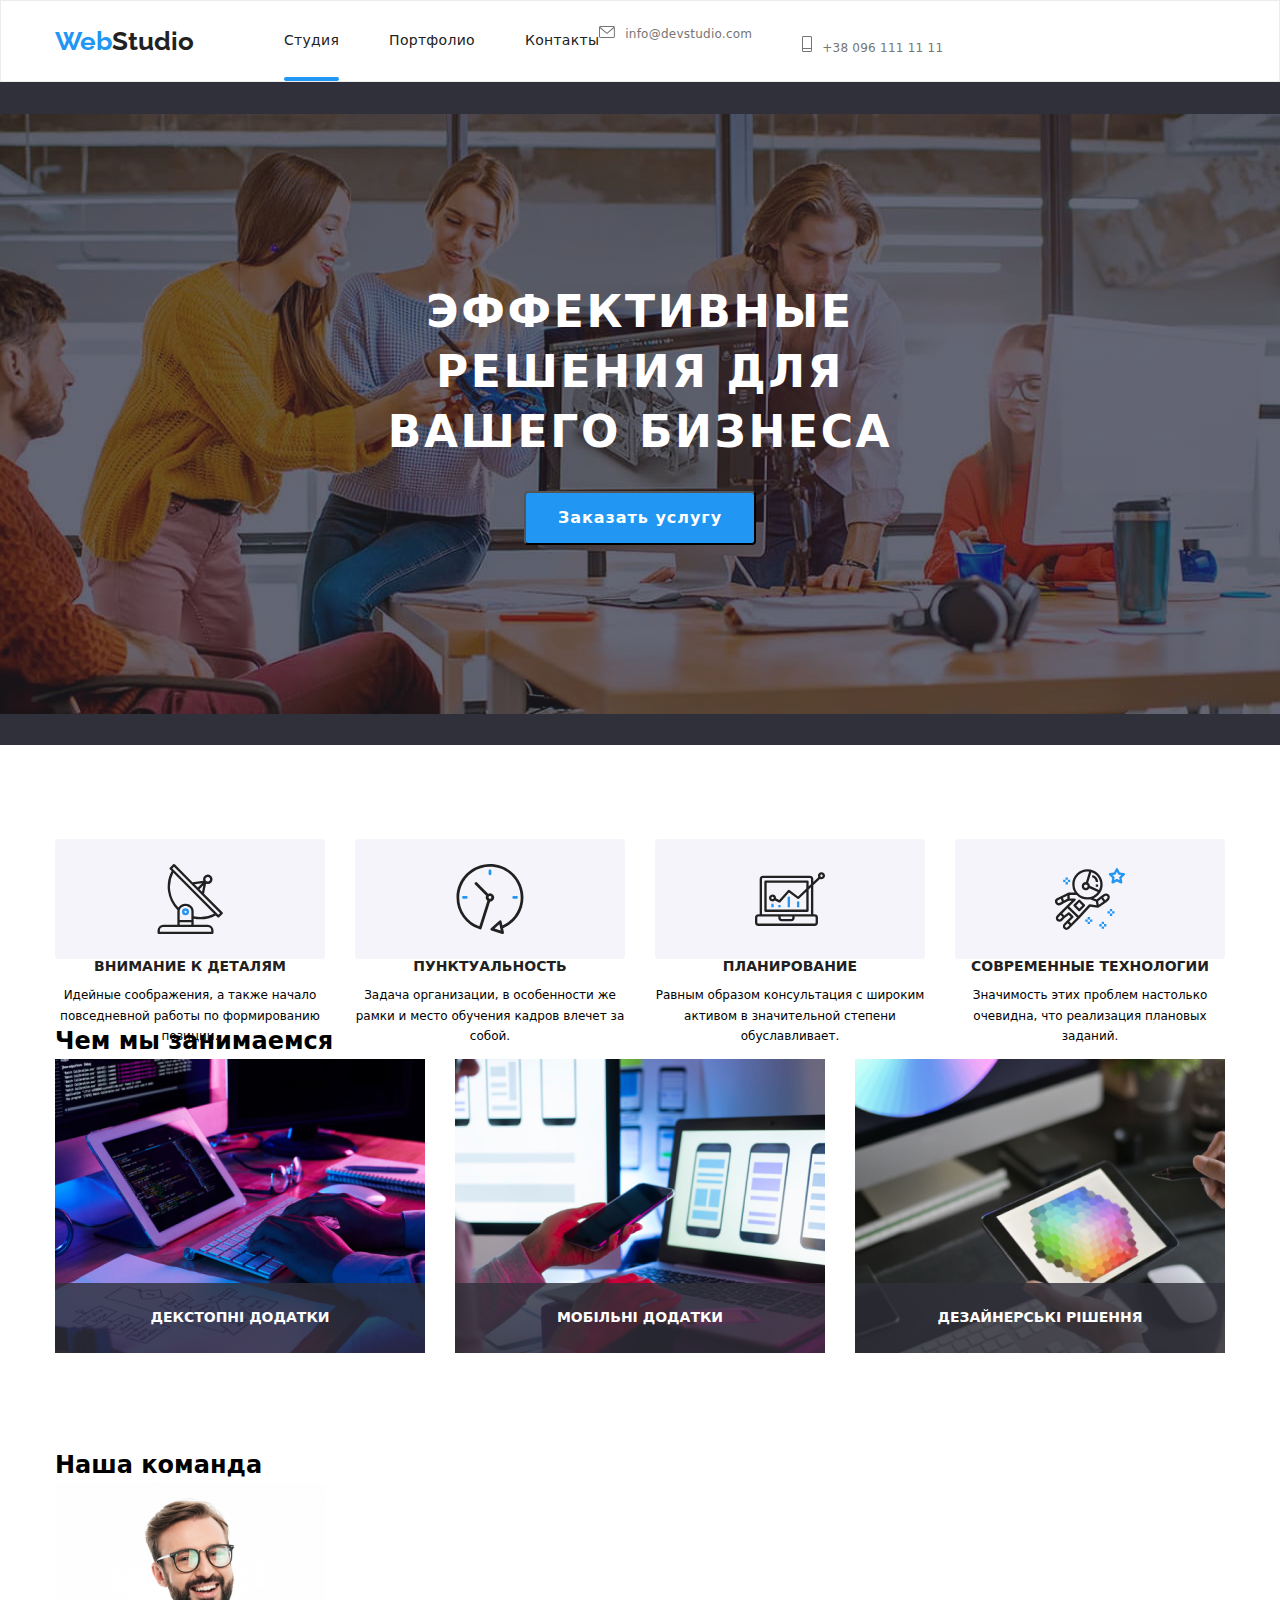
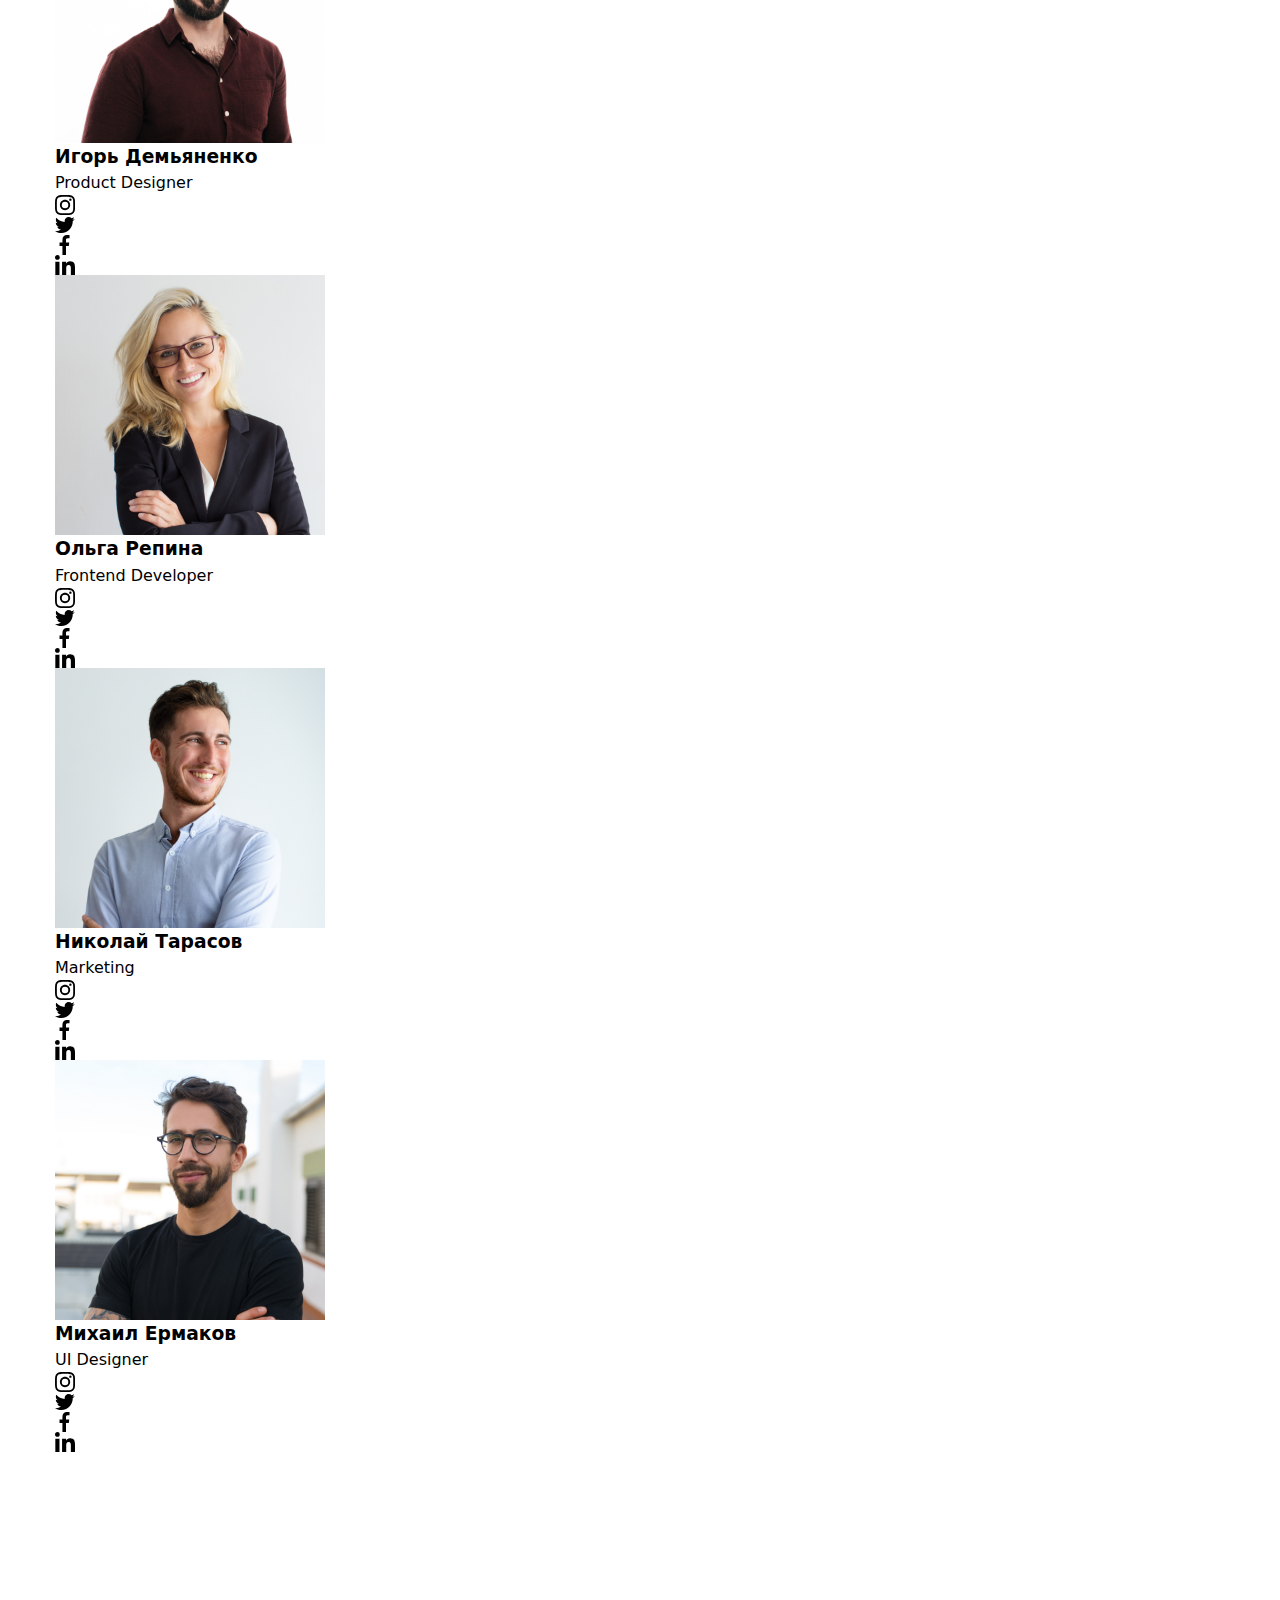
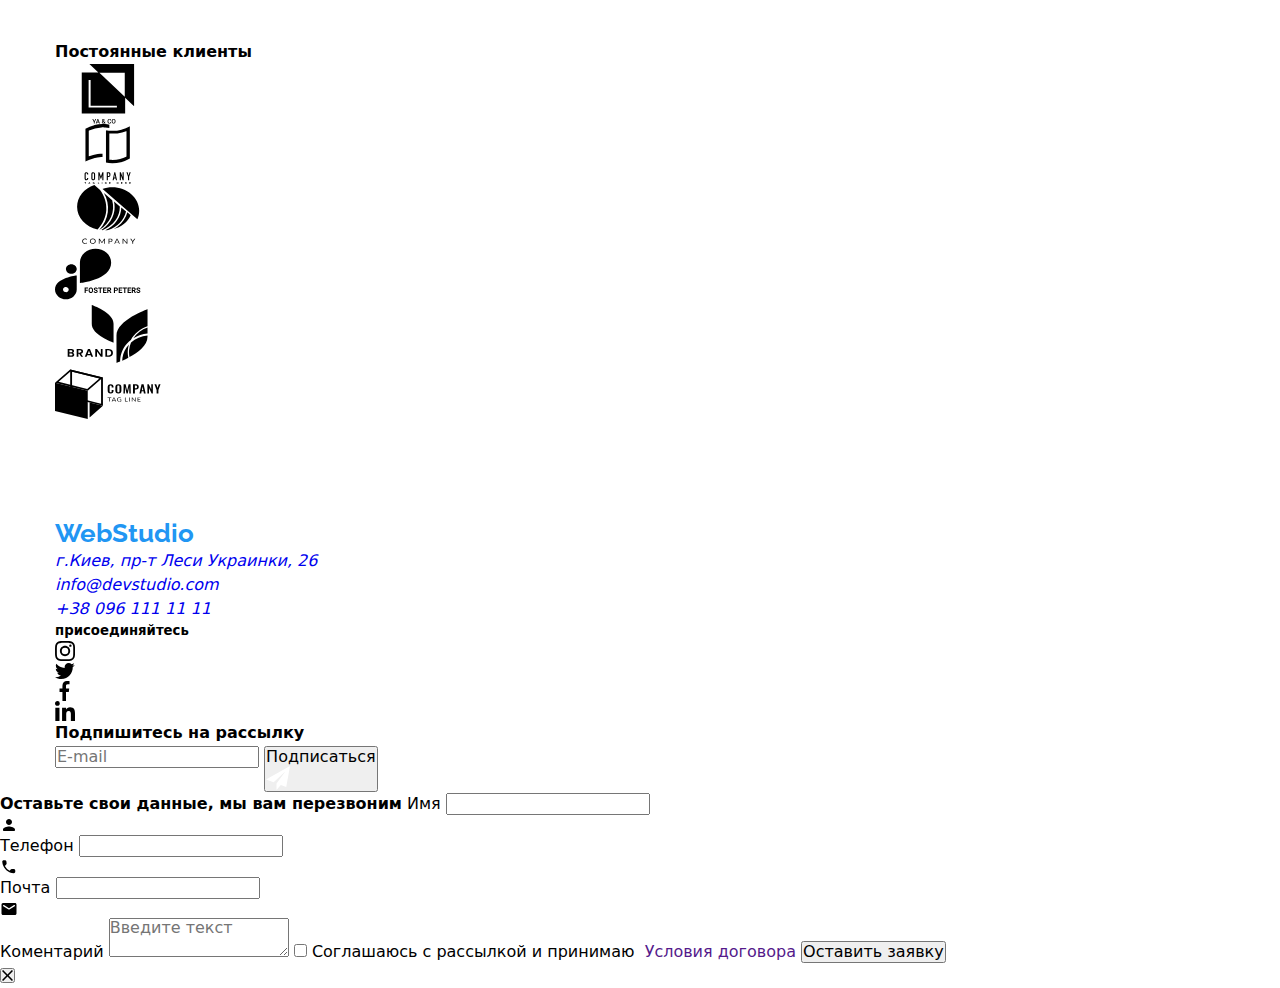
==== index.html @ 2e156f93 "ДЗ №8" ====
<!DOCTYPE html>
<html lang="ru">

<head>
    <meta charset="UTF-8" />
    <meta http-equiv="X-UA-Compatible" content="IE=edge" />
    <meta name="viewport" content="width=device-width, initial-scale=1.0" />
    <title>Document</title>
    <link rel="stylesheet" href="./css/reset.css" />
    <link rel="stylesheet"
        href="https://fonts.googleapis.com/css2?family=Raleway:wght@700&family=Roboto:wght@400;500;700;900&display=swap" />
    <link rel="stylesheet"
        href="https://cdnjs.cloudflare.com/ajax/libs/modern-normalize/1.1.0/modern-normalize.min.css" />
    <link rel="stylesheet" href="./css/main.min.css" />
</head>

<body>
    <!-- Шапка сайта -->
    <header class="page-header">
        <div class="container page-header-container">
            <nav class="main-nav">
                <a href="index.html" class="logo" lang="en">Web<span class="logo__second-part">Studio</span></a>
                <ul class="site-nav">
                    <li class="site-nav__item">
                        <a href="./index.html" class="site-nav__link site-nav__link-current">Студия</a>
                    </li>
                    <li class="site-nav__item">
                        <a href="./portfolio.html" class="site-nav__link">Портфолио</a>
                    </li>
                    <li class="site-nav__item">
                        <a href="./contact.html" class="site-nav__link">Контакты
                        </a>
                    </li>
                </ul>
            </nav>
            <ul class="contacts-header">
                <li class="contacts-header__item">
                    <a href="mailto:nfo@devstudio.com" class="contacts-header__link">
                        <svg class="contacts-header__icon" width="16" height="12">
                            <use href="./images/svg/mail.svg#icon-mail"></use>
                        </svg>info@devstudio.com
                    </a>
                </li>
                <li class="contacts-header__item">
                    <a href="tel:+380961111111" class="contacts-header__link"><svg class="contacts-header__icon"
                            width="10" height="16">
                            <use href="./images/svg/tel.svg#icon-tel"></use>
                        </svg>+38 096 111 11 11
                    </a>
                </li>
            </ul>
        </div>
    </header>

    <main>
        <!-- Герой -->
        <section class="hero">
            <div class="container hero-container">
                <h1 class="hero__title">
                    Эффективные решения для вашего бизнеса
                </h1>
                <button type="button" class="hero__button" data-modal-open>
                    Заказать услугу
                </button>
            </div>
        </section>

        <!-- Преимущества -->
        <section class="section section-feature">
            <h2 class="visually-hidden">Преимущества</h2>
            <div class="container">
                <ul class="feature-list">
                    <li class="feature-list__item">
                        <div class="feature-list__picture">
                            <svg class="feature-list__svg" width="70" height="70">
                                <use href="./images/svg/benefits.svg#icon-Tarelka"></use>
                            </svg>
                        </div>
                        <h3 class="feature-list__title">Внимание к деталям</h3>
                        <p class="feature-list__text">
                            Идейные соображения, а также начало повседневной
                            работы по формированию позиции.
                        </p>
                    </li>
                    <li class="feature-list__item">
                        <div class="feature-list__picture">
                            <svg class="feature-list__svg" width="70" height="70">
                                <use href="./images/svg/benefits.svg#icon-clock"></use>
                            </svg>
                        </div>
                        <h3 class="feature-list__title">Пунктуальность</h3>
                        <p class="feature-list__text">
                            Задача организации, в особенности же рамки и
                            место обучения кадров влечет за собой.
                        </p>
                    </li>
                    <li class="feature-list__item">
                        <div class="feature-list__picture">
                            <svg class="feature-list__svg" width="70" height="70">
                                <use href="./images/svg/benefits.svg#icon-diagram"></use>
                            </svg>
                        </div>
                        <h3 class="feature-list__title">Планирование</h3>
                        <p class="feature-list__text">
                            Равным образом консультация с широким активом в
                            значительной степени обуславливает.
                        </p>
                    </li>
                    <li class="feature-list__item">
                        <div class="feature-list__picture">
                            <svg class="feature-list__svg" width="70" height="70">
                                <use href="./images/svg/benefits.svg#icon-astronaut"></use>
                            </svg>
                        </div>
                        <h3 class="feature-list__title">Современные технологии</h3>
                        <p class="feature-list__text">
                            Значимость этих проблем настолько очевидна, что
                            реализация плановых заданий.
                        </p>
                    </li>
                </ul>
            </div>
        </section>
        <!-- Примеры работ -->
        <section class="section-works">
            <div class="container">
                <h2 class="section-title">Чем мы занимаемся</h2>
                <ul class="item-section">
                    <li class="image">
                        <div class="img-text">
                            <img src="./images/imgkodin.jpg" alt="кодинг" width="370" />

                            <h6 class="img-title">декстопні додатки</h6>
                        </div>
                    </li>

                    <li class="image">
                        <div class="img-text">
                            <img src="./images/imgadaptetion.jpg" alt="адаптация" width="370" />
                            <h6 class="img-title">мобільні додатки</h6>
                        </div>
                    </li>

                    <li class="image">
                        <div class="img-text">
                            <img src="./images/imgdizaer.jpg" alt="Дизайн" width="370" />

                            <h6 class="img-title">дезайнерські рішення</h6>
                        </div>
                    </li>
                </ul>
            </div>
        </section>

        <!-- Наша команда -->
        <section class="section section-command">
            <div class="container">
                <h2 class="section-title">Наша команда</h2>

                <ul class="command-list">
                    <li class="command-list__item">
                        <img src="./images/imgIgor.jpg" alt="Игорь Демьяненко" width="270" />

                        <div class="command-list__box">
                            <h3 class="command-list__title">Игорь Демьяненко</h3>
                            <p lang="en" class="command-list__text">Product Designer</p>

                            <ul class="icon-list">
                                <li class="icon-list__box">
                                    <a href="" class="icon-list__link">
                                        <svg class="icon-list__svg" width="20" height="20">
                                            <use href="./images/svg/Links.svg#icon-instagram-2"></use>
                                        </svg>
                                    </a>
                                </li>

                                <li class="icon-list__box">
                                    <a href="" class="icon-list__link">
                                        <svg class="icon-list__svg" width="20" height="20">
                                            <use href="./images/svg/Links.svg#icon-Vector-1"></use>
                                        </svg>
                                    </a>
                                </li>

                                <li class="icon-list__box">
                                    <a href="" class="icon-list__link">
                                        <svg class="icon-list__svg" width="20" height="20">
                                            <use href="./images/svg/Links.svg#icon-Vector"></use>
                                        </svg>
                                    </a>
                                </li>

                                <li class="icon-list__box">
                                    <a href="" class="icon-list__link">
                                        <svg class="icon-list__svg" width="20" height="20">
                                            <use href="./images/svg/Links.svg#icon-linkedin-1"></use>
                                        </svg>
                                    </a>
                                </li>
                            </ul>
                        </div>
                    </li>

                    <li class="command-list__item">
                        <img src="./images/imgOlga.jpg" alt="Ольга Репина" width="270" />
                        <div class="command-list__box">
                            <h3 class="command-list__title">Ольга Репина</h3>
                            <p lang="en" class="command-list__text">Frontend Developer</p>

                            <ul class="icon-list">
                                <li class="icon-list__box">
                                    <a href="" class="icon-list__link">
                                        <svg class="icon-list__svg" width="20" height="20">
                                            <use href="./images/svg/Links.svg#icon-instagram-2"></use>
                                        </svg>
                                    </a>
                                </li>

                                <li class="icon-list__box">
                                    <a href="" class="icon-list__link">
                                        <svg class="icon-list__svg" width="20" height="20">
                                            <use href="./images/svg/Links.svg#icon-Vector-1"></use>
                                        </svg>
                                    </a>
                                </li>

                                <li class="icon-list__box">
                                    <a href="" class="icon-list__link">
                                        <svg class="icon-list__svg" width="20" height="20">
                                            <use href="./images/svg/Links.svg#icon-Vector"></use>
                                        </svg>
                                    </a>
                                </li>

                                <li class="icon-list__box">
                                    <a href="" class="icon-list__link">
                                        <svg class="icon-list__svg" width="20" height="20">
                                            <use href="./images/svg/Links.svg#icon-linkedin-1"></use>
                                        </svg>
                                    </a>
                                </li>
                            </ul>
                        </div>
                    </li>

                    <li class="command-list__item">
                        <img src="./images/imgNikola.jpg" alt="Николай Тарасов" width="270" />
                        <div class="command-list__box">
                            <h3 class="command-list__title">Николай Тарасов</h3>
                            <p lang="en" class="command-list__text">Marketing</p>

                            <ul class="icon-list">
                                <li class="icon-list__box">
                                    <a href="" class="icon-list__link">
                                        <svg class="icon-list__svg" width="20" height="20">
                                            <use href="./images/svg/Links.svg#icon-instagram-2"></use>
                                        </svg>
                                    </a>
                                </li>

                                <li class="icon-list__box">
                                    <a href="" class="icon-list__link">
                                        <svg class="icon-list__svg" width="20" height="20">
                                            <use href="./images/svg/Links.svg#icon-Vector-1"></use>
                                        </svg>
                                    </a>
                                </li>

                                <li class="icon-list__box">
                                    <a href="" class="icon-list__link">
                                        <svg class="icon-list__svg" width="20" height="20">
                                            <use href="./images/svg/Links.svg#icon-Vector"></use>
                                        </svg>
                                    </a>
                                </li>

                                <li class="icon-list__box">
                                    <a href="" class="icon-list__link">
                                        <svg class="icon-list__svg" width="20" height="20">
                                            <use href="./images/svg/Links.svg#icon-linkedin-1"></use>
                                        </svg>
                                    </a>
                                </li>
                            </ul>

                        </div>
                    </li>

                    <li class="command-list__item">
                        <img src="./images/imgMihail.jpg" alt="Михаил Ермаков" width="270" />
                        <div class="command-list__box">
                            <h3 class="command-list__title">Михаил Ермаков</h3>
                            <p lang="en" class="command-list__text">UI Designer</p>

                            <ul class="icon-list">
                                <li class="icon-list__box">
                                    <a href="" class="icon-list__link">
                                        <svg class="icon-list__svg" width="20" height="20">
                                            <use href="./images/svg/Links.svg#icon-instagram-2"></use>
                                        </svg>
                                    </a>
                                </li>

                                <li class="icon-list__box">
                                    <a href="" class="icon-list__link">
                                        <svg class="icon-list__svg" width="20" height="20">
                                            <use href="./images/svg/Links.svg#icon-Vector-1"></use>
                                        </svg>
                                    </a>
                                </li>

                                <li class="icon-list__box">
                                    <a href="" class="icon-list__link">
                                        <svg class="icon-list__svg" width="20" height="20">
                                            <use href="./images/svg/Links.svg#icon-Vector"></use>
                                        </svg>
                                    </a>
                                </li>

                                <li class="icon-list__box">
                                    <a href="" class="icon-list__link">
                                        <svg class="icon-list__svg" width="20" height="20">
                                            <use href="./images/svg/Links.svg#icon-linkedin-1"></use>
                                        </svg>
                                    </a>
                                </li>
                            </ul>
                        </div>
                    </li>
                </ul>
            </div>
        </section>

        <!-- Постійні клієнти -->

        <section class="section client">
            <div class="container client">
                <h4 class="client-head">Постоянные клиенты</h4>
                <div class="icon-client">
                    <ul class="client-list">
                        <li class="client-box">
                            <a href="" class="client-link">
                                <svg class="icons" width="106" height="60">
                                    <use href="./images/svg/client.svg#icon-group-1"></use>
                                </svg>
                            </a>
                        </li>

                        <li class="client-box">
                            <a href="" class="client-link">
                                <svg class="icons" width="106" height="60">
                                    <use href="./images/svg/client.svg#icon-group-2"></use>
                                </svg>
                            </a>
                        </li>

                        <li class="client-box">
                            <a href="" class="client-link">
                                <svg class="icons" width="106" height="60">
                                    <use href="./images/svg/client.svg#icon-group-3"></use>
                                </svg>
                            </a>
                        </li>

                        <li class="client-box">
                            <a href="" class="client-link">
                                <svg class="icons" width="106" height="60">
                                    <use href="./images/svg/client.svg#icon-group-4"></use>
                                </svg>
                            </a>
                        </li>

                        <li class="client-box">
                            <a href="" class="client-link">
                                <svg class="icons" width="106" height="60">
                                    <use href="./images/svg/client.svg#icon-group-5"></use>
                                </svg>
                            </a>
                        </li>

                        <li class="client-box">
                            <a href="" class="client-link">
                                <svg class="icons" width="106" height="60">
                                    <use href="./images/svg/client.svg#icon-group-6"></use>
                                </svg>
                            </a>
                        </li>
                    </ul>
                </div>
            </div>
        </section>
    </main>

    <!-- Футер -->
    <footer>
        <div class="container footer">
            <div class="footer-address">
                <a href="index.html" lang="en" class="logo footer">Web<span>Studio</span></a>
                <address class="box">
                    <ul class="footer links">
                        <li>
                            <a href="https://goo.gl/maps/cpqFAesq7dwUJxLUA" target="_blank" rel="noopener noreferrer"
                                class="link">
                                <span class="adress">
                                    г.Киев, пр-т Леси Украинки, 26</span>
                            </a>
                        </li>
                        <li class="mail">
                            <a href="mailto:nfo@devstudio.com" class="link">info@devstudio.com</a>
                        </li>
                        <li>
                            <a href="tel:+380961111111" class="link">+38 096 111 11 11</a>
                        </li>
                    </ul>
                </address>
            </div>

            <div class="footer-social">
                <h5 class="footer-title">присоединяйтесь</h5>
                <ul class="soclist">
                    <li class="socitem">
                        <a class="soclink">
                            <svg class="socicon" width="20" height="20">
                                <use href="./images/svg/Links.svg#icon-instagram-2"></use>
                            </svg>
                        </a>
                    </li>
                    <li class="socitem">
                        <a class="soclink">
                            <svg class="socicon" width="20" height="20">
                                <use href="./images/svg/Links.svg#icon-Vector-1"></use>
                            </svg>
                        </a>
                    </li>
                    <li class="socitem">
                        <a class="soclink">
                            <svg class="socicon" width="20" height="20">
                                <use href="./images/svg/Links.svg#icon-Vector"></use>
                            </svg>
                        </a>
                    </li>
                    <li class="socitem">
                        <a class="soclink">
                            <svg class="socicon" width="20" height="20">
                                <use href="./images/svg/Links.svg#icon-linkedin-1"></use>
                            </svg>
                        </a>
                    </li>
                </ul>
            </div>
            <div class="footer-form">
                <b class="footer-title">Подпишитесь на рассылку</b>
                <form class="online-form">
                    <input type="text" placeholder="E-mail" name="online-name" class="online-input" />
                    <button type="submit" class="online-button">
                        Подписаться
                        <svg class="online-icon" width="24" height="24">
                            <use href="./images/svg/icon send .svg#icon-send"></use>
                        </svg>
                    </button>
                </form>
            </div>
        </div>
    </footer>
    <div class="backdrop is-hidden" data-modal>
        <div class="modal">
            <form class="form">
                <b class="form-title">Оставьте свои данные, мы вам перезвоним</b>
                <span class="form-field">
                    <label for="name" class="form-label">Имя</label>
                    <span class="input-box">
                        <input required pattern="[a-zA-Za-яА-Я]+" minlength="2" class="form-input" type="text"
                            name="name" id="name" autocomplete="name" />
                        <svg width="18" height="18" class="input-icon">
                            <use href="./images/svg/sprite modal.svg#icon-person"></use>
                        </svg>
                    </span>
                </span>

                <span class="form-field">
                    <label for="tel">Телефон</label>
                    <span class="input-box">
                        <input required pattern="[0-9]{3}-[0-9]{3}-[0-9]{2}-[0-9]{2}" title="xxx-xxx-xx-xx"
                            class="form-input" type="tel" name="user_phone" id="tel" autocomplete="on" />
                        <svg width="18" height="18" class="input-icon">
                            <use href="./images/svg/sprite modal.svg#icon-phone"></use>
                        </svg>
                    </span>
                </span>

                <span class="form-field">
                    <label for="mail">Почта</label>
                    <span class="input-box">
                        <input class="form-input" type="email" name="tel" id="mail" autocomplete="email" />
                        <svg width="18" height="18" class="input-icon">
                            <use href="./images/svg/sprite modal.svg#icon-email"></use>
                        </svg>
                    </span>
                </span>

                <span class="form-field">
                    <label for="comment">Коментарий</label>
                    <textarea class="form-input" name="comment" id="comment" placeholder="Введите текст"></textarea>
                </span>
                <span class="topic-option">
                    <input class="option" type="checkbox" name="user_policy" id="user-policy" />
                    <label for="user-policy" class="check-text">
                        Соглашаюсь с рассылкой и принимаю&nbsp;
                        <a href="" class="check-link">Условия договора</a></label>
                    <span class="check-box"></span>
                </span>

                <span class="form-button">
                    <button class="submit" type="submit">
                        Оставить заявку
                    </button>
                </span>
            </form>
            <button type="button" class="modal-close" data-modal-close>
                <svg class="backdrop-icon" width="11" height="11">
                    <use href="./images/svg/close.svg#icon-Vector-1"></use>
                </svg>
            </button>
        </div>
    </div>
    <script src="./js/modal.js"></script>
</body>

</html>
---- css/main.min.css ----
:root{--primary-text-color: #757575;--title-text-color: #212121;--accent-color: #2196f3;--primary-white-color: #ffffff;--background-color: #2f303a;--icon-color: #afb1b8;--background-feature: #f5f4fa}.visually-hidden{position:absolute;width:1px;height:1px;padding:0;margin:-1px;overflow:hidden;clip:rect(0, 0, 0, 0);white-space:nowrap;border:0}.section{padding:94px 0;margin-right:auto;margin-left:auto}@media(max-width: 1199px){.section-works{display:none}}.container{padding-left:15px;padding-right:15px;margin-left:auto;margin-right:auto}@media screen and (min-width: 480px){.container{width:480px}}@media screen and (min-width: 768px){.container{width:768px}}@media screen and (min-width: 1200px){.container{width:1200px}}.contacts-header__link{display:block;color:var(--primary-text-color);font-size:12px;font-weight:500;line-height:1.14;letter-spacing:.02em}.contacts-header__link:hover,.contacts-header__link:focus{color:var(--accent-color)}.contacts-header__link{transition:color 250ms cubic-bezier(0.4, 0, 0.2, 1)}.contacts-header__link{transition:color 250ms cubic-bezier(0.4, 0, 0.2, 1)}.contacts-header{display:flex}@media(max-width: 1199px){.contacts-header{display:block;margin-left:auto;align-items:center}}@media(max-width: 767px){.contacts-header{display:none}}@media(min-width: 767px){.contacts-header__item+.contacts-header__item{margin-top:10px}}@media(min-width: 1199px){.contacts-header__item+.contacts-header__item{margin-left:50px}}.contacts-header__icon{display:inline-block;margin-right:10px;fill:currentColor}.site-nav{display:flex;margin-left:90px}@media(max-width: 767px){.site-nav{display:none}}.site-nav__link{position:relative}.site-nav__item+.site-nav__item{margin-left:50px}.site-nav__link-current{color:var(--accent-color)}.site-nav__link-current::after{position:absolute;display:block;content:"";width:100%;height:4px;top:76px;bottom:-1px;background-color:var(--accent-color);border-radius:2px}.site-nav__link{display:block;padding-top:32px;padding-bottom:32px;color:var(--title-text-color);font-size:14px;font-weight:500;line-height:1.14;letter-spacing:.02em;transition:color 250ms cubic-bezier(0.4, 0, 0.2, 1)}.site-nav__link:hover,.site-nav__link:focus{color:var(--accent-color)}.page-header{border-bottom:1px;border:1px solid #ececec}.page-header-container{display:flex;align-items:center}.main-nav{display:flex;align-items:center}.logo{color:var(--accent-color);font-family:raleway,sans-serif;font-size:26px;font-weight:700;line-height:1.19}.logo:hover{color:var(--accent-color)}.logo__second-part{color:var(--title-text-color)}.hero{text-align:center;padding:200px 0;background:#2f303a;max-width:1600px;min-height:600px;margin-left:auto;margin-right:auto;background-image:linear-gradient(to right, rgba(47, 48, 58, 0.4), rgba(47, 48, 58, 0.4)),url(../images/header.jpg);background-repeat:no-repeat;background-position:center}.hero__title{max-width:650px;color:var(--primary-white-color);font-size:44px;font-weight:900;line-height:1.36;text-align:center;letter-spacing:.06em;text-transform:uppercase;margin:0 auto}.hero__button{border-radius:4px;padding:10px 32px;color:var(--primary-white-color);font-size:16px;font-weight:700;line-height:1.87;letter-spacing:.06em;background-color:var(--accent-color);margin-top:30px;transition:background-color 250ms cubic-bezier(0.4, 0, 0.2, 1)}.hero__button:hover{background-color:#188ce8}@media screen and (min-width: 768px){.feature-list{display:flex;flex-wrap:wrap;margin:-15px;height:120px}}@media screen and (min-width: 1200px){.feature-list{margin:-15px}}.feature-list__item{text-align:center}@media screen and (max-width: 767px){.feature-list__item:nth-child(4n){margin-right:0}}@media screen and (min-width: 768px){.feature-list__item{flex-basis:calc((100% - 60px)/2);height:120px;margin:15px}}@media screen and (min-width: 1200px){.feature-list__item{flex-basis:calc((100% - 120px)/4);height:120px;margin:15px}}@media screen and (max-width: 767px){.feature-list__item{height:120px;margin-bottom:56px}}.feature-list__picture{display:flex;justify-content:center;align-items:center;background-color:#f5f4fa;border-radius:4px;height:120px}.feature-list__svg{margin:0 auto;justify-content:center}.feature-list__title{color:var(--title-text-color);font-size:14px;font-weight:700;line-height:1.14;text-transform:uppercase;margin-bottom:10px}.feature-list__text{font-size:12px;font-weight:400;line-height:1.71}.item-section{display:flex}.item-section .image{margin-right:30px}.item-section .image:nth-child(3n){margin-right:0}.img-text{position:relative;display:flex;justify-content:center;align-items:center}.img-title{display:flex;align-items:center;justify-content:center;position:absolute;width:100%;height:70px;background-color:rgba(47,48,58,.8);font-size:14px;font-weight:700;line-height:1.14;text-align:center;text-transform:uppercase;color:var(--primary-white-color);bottom:0}/*# sourceMappingURL=main.min.css.map */
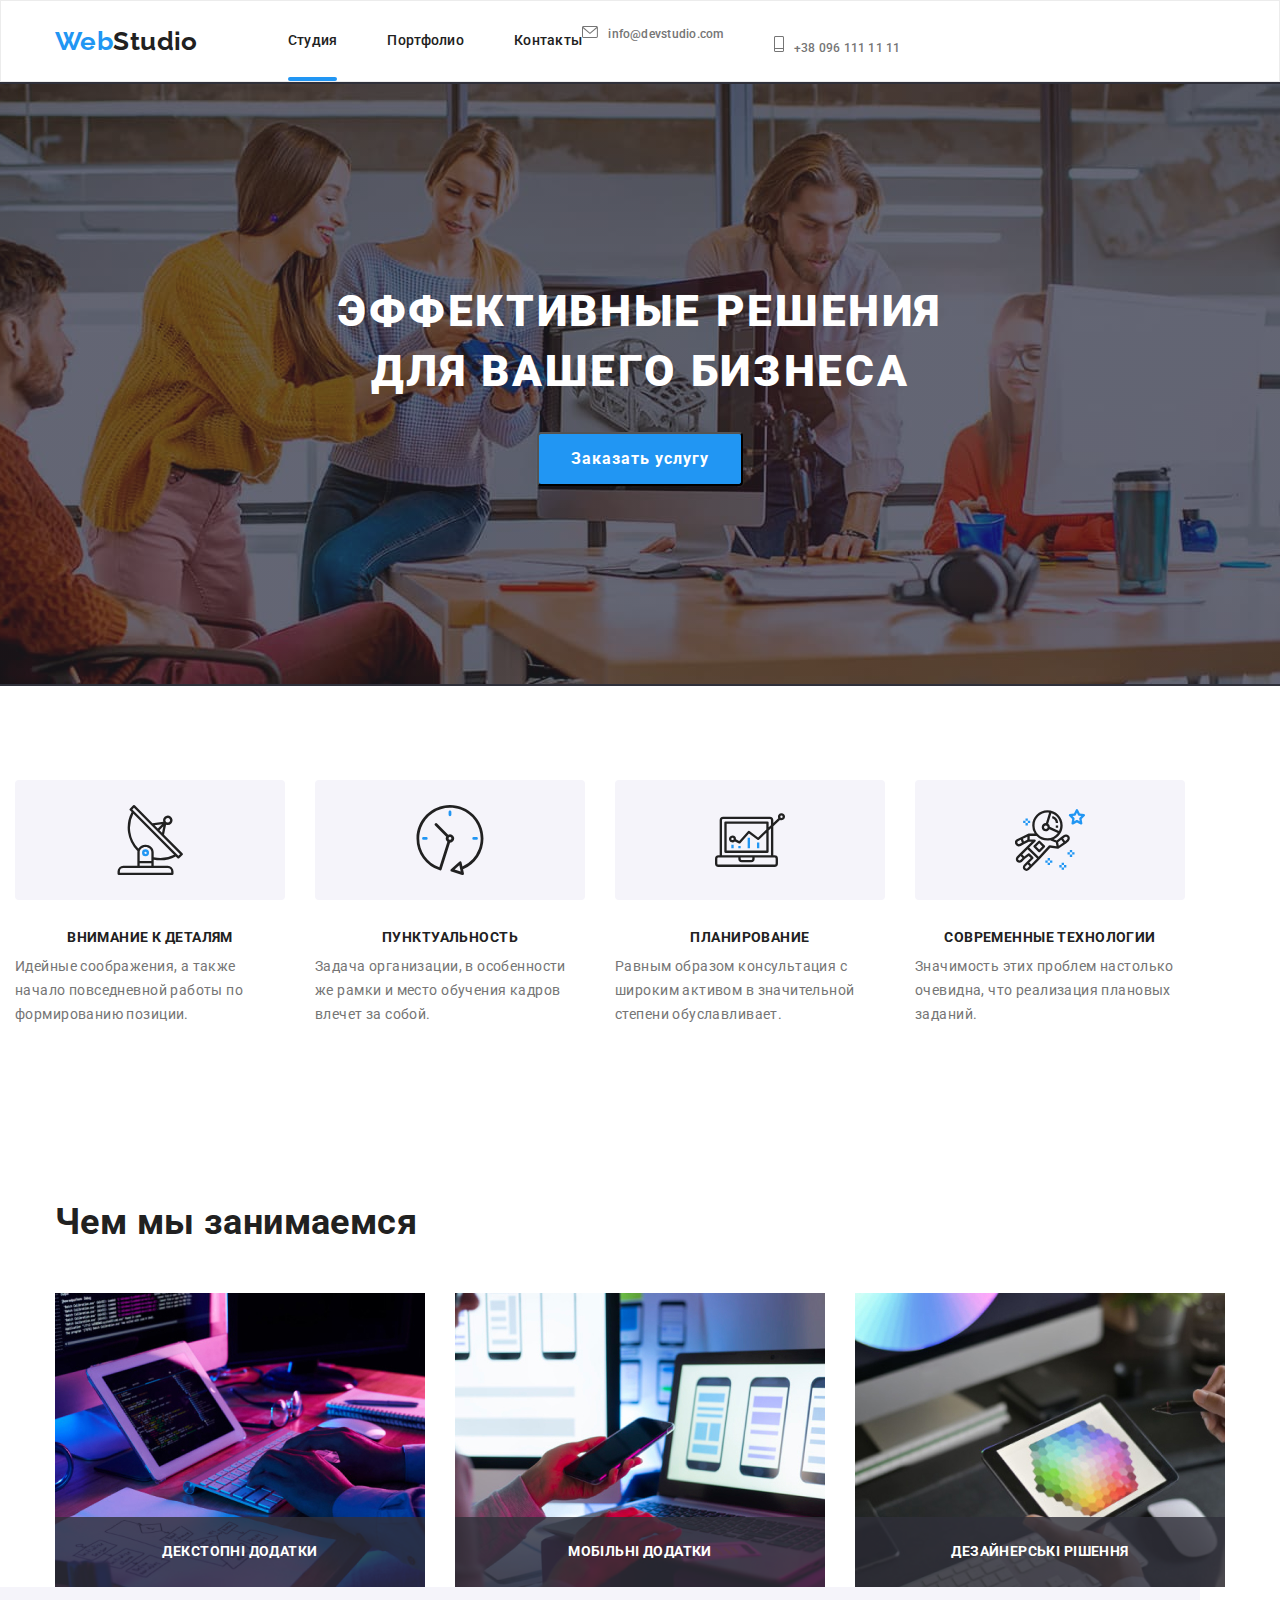
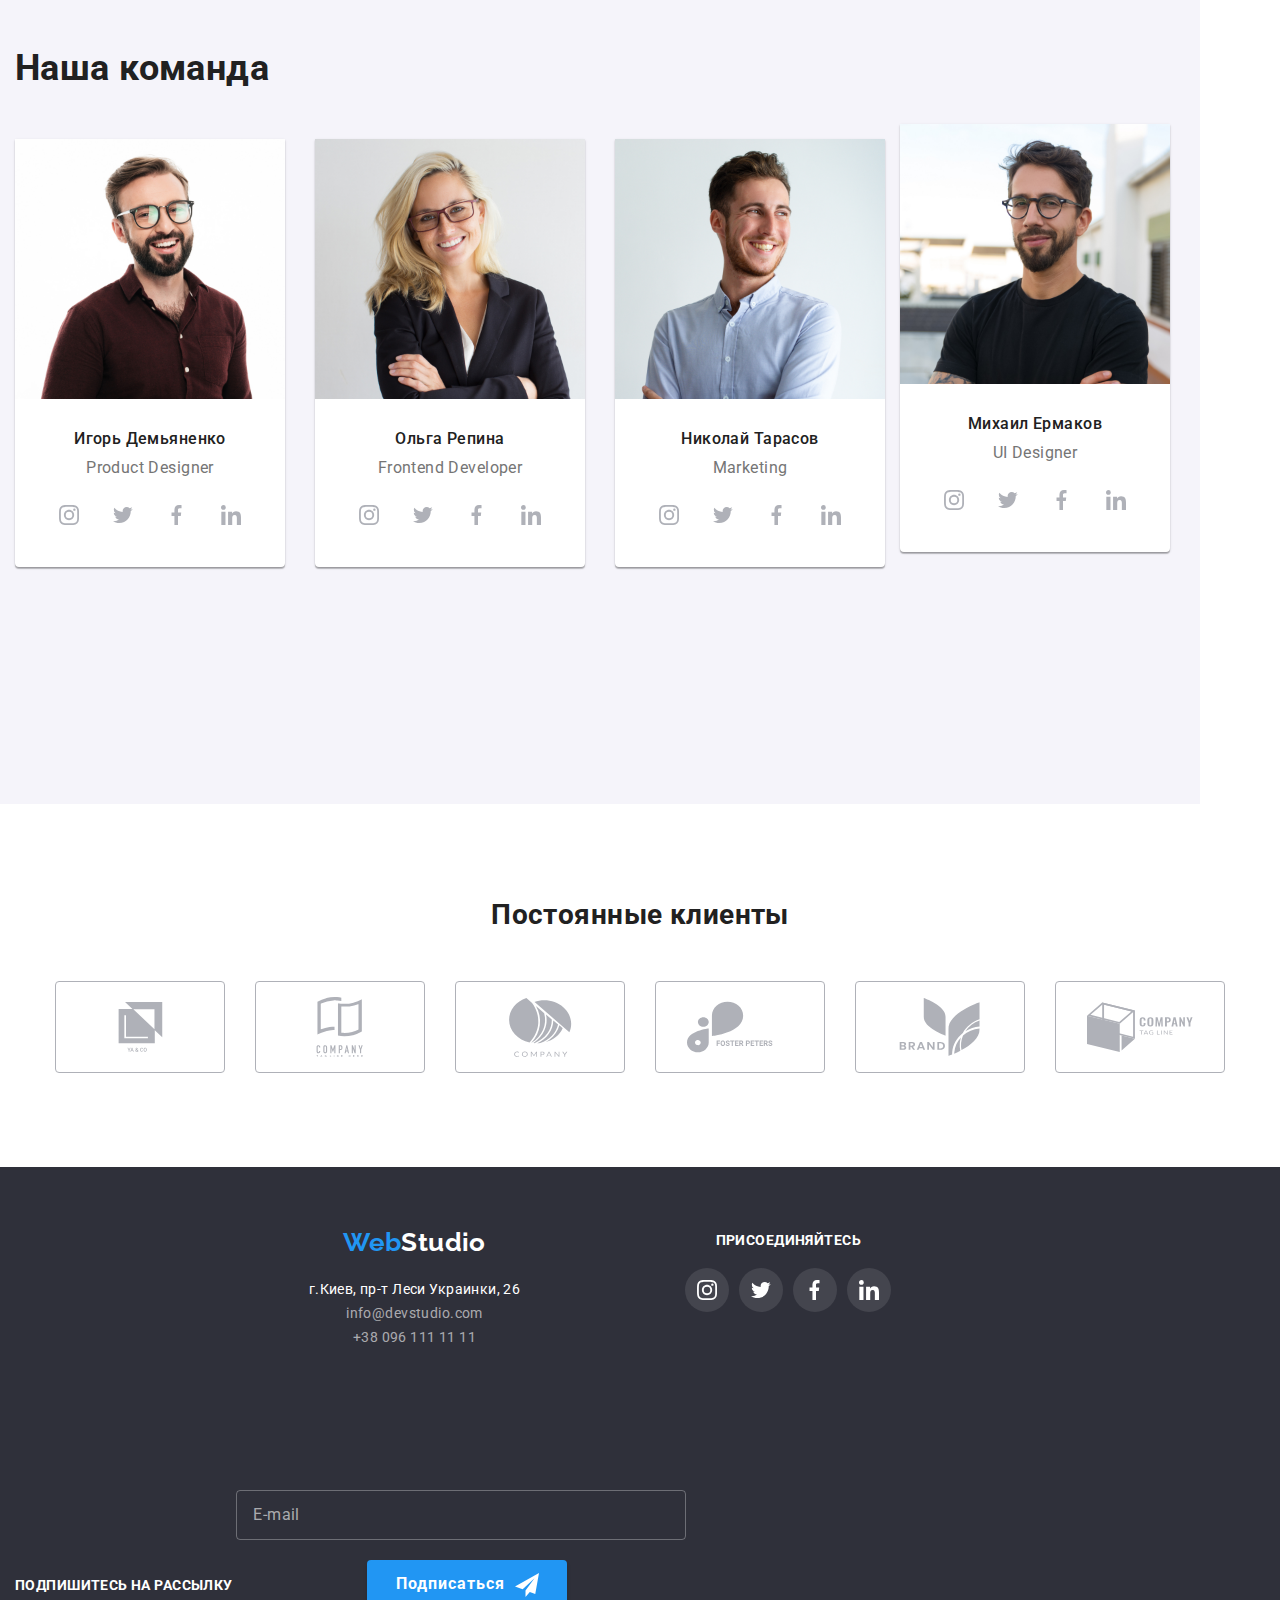
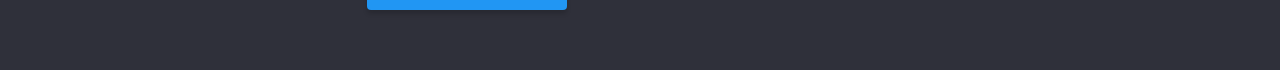
==== commit 432d68db: "ДЗ №8 tab" ====
--- a/index.html
+++ b/index.html
@@ -159,7 +159,7 @@
 
                 <ul class="command-list">
                     <li class="command-list__item">
-                        <img src="./images/imgIgor.jpg" alt="Игорь Демьяненко" width="270" />
+                        <img class="command-list__img" src="./images/imgIgor.jpg" alt="Игорь Демьяненко" width="270" />
 
                         <div class="command-list__box">
                             <h3 class="command-list__title">Игорь Демьяненко</h3>
@@ -202,7 +202,7 @@
                     </li>
 
                     <li class="command-list__item">
-                        <img src="./images/imgOlga.jpg" alt="Ольга Репина" width="270" />
+                        <img class="command-list__img" src="./images/imgOlga.jpg" alt="Ольга Репина" width="270" />
                         <div class="command-list__box">
                             <h3 class="command-list__title">Ольга Репина</h3>
                             <p lang="en" class="command-list__text">Frontend Developer</p>
@@ -244,7 +244,7 @@
                     </li>
 
                     <li class="command-list__item">
-                        <img src="./images/imgNikola.jpg" alt="Николай Тарасов" width="270" />
+                        <img class="command-list__img" src="./images/imgNikola.jpg" alt="Николай Тарасов" width="270" />
                         <div class="command-list__box">
                             <h3 class="command-list__title">Николай Тарасов</h3>
                             <p lang="en" class="command-list__text">Marketing</p>
@@ -287,7 +287,7 @@
                     </li>
 
                     <li class="command-list__item">
-                        <img src="./images/imgMihail.jpg" alt="Михаил Ермаков" width="270" />
+                        <img class="command-list__img" src="./images/imgMihail.jpg" alt="Михаил Ермаков" width="270" />
                         <div class="command-list__box">
                             <h3 class="command-list__title">Михаил Ермаков</h3>
                             <p lang="en" class="command-list__text">UI Designer</p>
@@ -340,7 +340,7 @@
                     <ul class="client-list">
                         <li class="client-box">
                             <a href="" class="client-link">
-                                <svg class="icons" width="106" height="60">
+                                <svg class="icons" width="45" height="50">
                                     <use href="./images/svg/client.svg#icon-group-1"></use>
                                 </svg>
                             </a>
@@ -394,59 +394,61 @@
     <!-- Футер -->
     <footer>
         <div class="container footer">
-            <div class="footer-address">
-                <a href="index.html" lang="en" class="logo footer">Web<span>Studio</span></a>
-                <address class="box">
-                    <ul class="footer links">
-                        <li>
-                            <a href="https://goo.gl/maps/cpqFAesq7dwUJxLUA" target="_blank" rel="noopener noreferrer"
-                                class="link">
-                                <span class="adress">
-                                    г.Киев, пр-т Леси Украинки, 26</span>
-                            </a>
-                        </li>
-                        <li class="mail">
-                            <a href="mailto:nfo@devstudio.com" class="link">info@devstudio.com</a>
-                        </li>
-                        <li>
-                            <a href="tel:+380961111111" class="link">+38 096 111 11 11</a>
+            <div class="footer-tab">
+                <div class="footer-address">
+                    <a href="index.html" lang="en" class="logo footer">Web<span>Studio</span></a>
+                    <address class="box">
+                        <ul class="footer links">
+                            <li>
+                                <a href="https://goo.gl/maps/cpqFAesq7dwUJxLUA" target="_blank"
+                                    rel="noopener noreferrer" class="link">
+                                    <span class="adress">
+                                        г.Киев, пр-т Леси Украинки, 26</span>
+                                </a>
+                            </li>
+                            <li class="mail">
+                                <a href="mailto:nfo@devstudio.com" class="link">info@devstudio.com</a>
+                            </li>
+                            <li>
+                                <a href="tel:+380961111111" class="link">+38 096 111 11 11</a>
+                            </li>
+                        </ul>
+                    </address>
+                </div>
+
+                <div class="footer-social">
+                    <h5 class="footer-title">присоединяйтесь</h5>
+                    <ul class="soclist">
+                        <li class="socitem">
+                            <a class="soclink">
+                                <svg class="socicon" width="20" height="20">
+                                    <use href="./images/svg/Links.svg#icon-instagram-2"></use>
+                                </svg>
+                            </a>
+                        </li>
+                        <li class="socitem">
+                            <a class="soclink">
+                                <svg class="socicon" width="20" height="20">
+                                    <use href="./images/svg/Links.svg#icon-Vector-1"></use>
+                                </svg>
+                            </a>
+                        </li>
+                        <li class="socitem">
+                            <a class="soclink">
+                                <svg class="socicon" width="20" height="20">
+                                    <use href="./images/svg/Links.svg#icon-Vector"></use>
+                                </svg>
+                            </a>
+                        </li>
+                        <li class="socitem">
+                            <a class="soclink">
+                                <svg class="socicon" width="20" height="20">
+                                    <use href="./images/svg/Links.svg#icon-linkedin-1"></use>
+                                </svg>
+                            </a>
                         </li>
                     </ul>
-                </address>
-            </div>
-
-            <div class="footer-social">
-                <h5 class="footer-title">присоединяйтесь</h5>
-                <ul class="soclist">
-                    <li class="socitem">
-                        <a class="soclink">
-                            <svg class="socicon" width="20" height="20">
-                                <use href="./images/svg/Links.svg#icon-instagram-2"></use>
-                            </svg>
-                        </a>
-                    </li>
-                    <li class="socitem">
-                        <a class="soclink">
-                            <svg class="socicon" width="20" height="20">
-                                <use href="./images/svg/Links.svg#icon-Vector-1"></use>
-                            </svg>
-                        </a>
-                    </li>
-                    <li class="socitem">
-                        <a class="soclink">
-                            <svg class="socicon" width="20" height="20">
-                                <use href="./images/svg/Links.svg#icon-Vector"></use>
-                            </svg>
-                        </a>
-                    </li>
-                    <li class="socitem">
-                        <a class="soclink">
-                            <svg class="socicon" width="20" height="20">
-                                <use href="./images/svg/Links.svg#icon-linkedin-1"></use>
-                            </svg>
-                        </a>
-                    </li>
-                </ul>
+                </div>
             </div>
             <div class="footer-form">
                 <b class="footer-title">Подпишитесь на рассылку</b>
--- a/css/main.min.css
+++ b/css/main.min.css
@@ -1 +1 @@
-:root{--primary-text-color: #757575;--title-text-color: #212121;--accent-color: #2196f3;--primary-white-color: #ffffff;--background-color: #2f303a;--icon-color: #afb1b8;--background-feature: #f5f4fa}.visually-hidden{position:absolute;width:1px;height:1px;padding:0;margin:-1px;overflow:hidden;clip:rect(0, 0, 0, 0);white-space:nowrap;border:0}.section{padding:94px 0;margin-right:auto;margin-left:auto}@media(max-width: 1199px){.section-works{display:none}}.container{padding-left:15px;padding-right:15px;margin-left:auto;margin-right:auto}@media screen and (min-width: 480px){.container{width:480px}}@media screen and (min-width: 768px){.container{width:768px}}@media screen and (min-width: 1200px){.container{width:1200px}}.contacts-header__link{display:block;color:var(--primary-text-color);font-size:12px;font-weight:500;line-height:1.14;letter-spacing:.02em}.contacts-header__link:hover,.contacts-header__link:focus{color:var(--accent-color)}.contacts-header__link{transition:color 250ms cubic-bezier(0.4, 0, 0.2, 1)}.contacts-header__link{transition:color 250ms cubic-bezier(0.4, 0, 0.2, 1)}.contacts-header{display:flex}@media(max-width: 1199px){.contacts-header{display:block;margin-left:auto;align-items:center}}@media(max-width: 767px){.contacts-header{display:none}}@media(min-width: 767px){.contacts-header__item+.contacts-header__item{margin-top:10px}}@media(min-width: 1199px){.contacts-header__item+.contacts-header__item{margin-left:50px}}.contacts-header__icon{display:inline-block;margin-right:10px;fill:currentColor}.site-nav{display:flex;margin-left:90px}@media(max-width: 767px){.site-nav{display:none}}.site-nav__link{position:relative}.site-nav__item+.site-nav__item{margin-left:50px}.site-nav__link-current{color:var(--accent-color)}.site-nav__link-current::after{position:absolute;display:block;content:"";width:100%;height:4px;top:76px;bottom:-1px;background-color:var(--accent-color);border-radius:2px}.site-nav__link{display:block;padding-top:32px;padding-bottom:32px;color:var(--title-text-color);font-size:14px;font-weight:500;line-height:1.14;letter-spacing:.02em;transition:color 250ms cubic-bezier(0.4, 0, 0.2, 1)}.site-nav__link:hover,.site-nav__link:focus{color:var(--accent-color)}.page-header{border-bottom:1px;border:1px solid #ececec}.page-header-container{display:flex;align-items:center}.main-nav{display:flex;align-items:center}.logo{color:var(--accent-color);font-family:raleway,sans-serif;font-size:26px;font-weight:700;line-height:1.19}.logo:hover{color:var(--accent-color)}.logo__second-part{color:var(--title-text-color)}.hero{text-align:center;padding:200px 0;background:#2f303a;max-width:1600px;min-height:600px;margin-left:auto;margin-right:auto;background-image:linear-gradient(to right, rgba(47, 48, 58, 0.4), rgba(47, 48, 58, 0.4)),url(../images/header.jpg);background-repeat:no-repeat;background-position:center}.hero__title{max-width:650px;color:var(--primary-white-color);font-size:44px;font-weight:900;line-height:1.36;text-align:center;letter-spacing:.06em;text-transform:uppercase;margin:0 auto}.hero__button{border-radius:4px;padding:10px 32px;color:var(--primary-white-color);font-size:16px;font-weight:700;line-height:1.87;letter-spacing:.06em;background-color:var(--accent-color);margin-top:30px;transition:background-color 250ms cubic-bezier(0.4, 0, 0.2, 1)}.hero__button:hover{background-color:#188ce8}@media screen and (min-width: 768px){.feature-list{display:flex;flex-wrap:wrap;margin:-15px;height:120px}}@media screen and (min-width: 1200px){.feature-list{margin:-15px}}.feature-list__item{text-align:center}@media screen and (max-width: 767px){.feature-list__item:nth-child(4n){margin-right:0}}@media screen and (min-width: 768px){.feature-list__item{flex-basis:calc((100% - 60px)/2);height:120px;margin:15px}}@media screen and (min-width: 1200px){.feature-list__item{flex-basis:calc((100% - 120px)/4);height:120px;margin:15px}}@media screen and (max-width: 767px){.feature-list__item{height:120px;margin-bottom:56px}}.feature-list__picture{display:flex;justify-content:center;align-items:center;background-color:#f5f4fa;border-radius:4px;height:120px}.feature-list__svg{margin:0 auto;justify-content:center}.feature-list__title{color:var(--title-text-color);font-size:14px;font-weight:700;line-height:1.14;text-transform:uppercase;margin-bottom:10px}.feature-list__text{font-size:12px;font-weight:400;line-height:1.71}.item-section{display:flex}.item-section .image{margin-right:30px}.item-section .image:nth-child(3n){margin-right:0}.img-text{position:relative;display:flex;justify-content:center;align-items:center}.img-title{display:flex;align-items:center;justify-content:center;position:absolute;width:100%;height:70px;background-color:rgba(47,48,58,.8);font-size:14px;font-weight:700;line-height:1.14;text-align:center;text-transform:uppercase;color:var(--primary-white-color);bottom:0}/*# sourceMappingURL=main.min.css.map */+:root{--primary-text-color: #757575;--title-text-color: #212121;--accent-color: #2196f3;--primary-white-color: #ffffff;--background-color: #2f303a;--icon-color: #afb1b8;--background-feature: #f5f4fa}.visually-hidden{position:absolute;width:1px;height:1px;padding:0;margin:-1px;overflow:hidden;clip:rect(0, 0, 0, 0);white-space:nowrap;border:0}.section{padding:60px 0;margin-right:auto;margin-left:auto}@media(max-width: 1199px){.section-works{display:none}}@media(min-width: 1199px){.section-feature{display:inline-block;padding:94px 0}}@media(min-width: 767px){.section-command{display:inline-block}}@media(min-width: 1200px){.section.client{padding:94px 0}}body{color:var(--primary-text-color);font-family:roboto,sans-serif;letter-spacing:.03em;font-size:14px;font-weight:400}.container{padding-left:15px;padding-right:15px;margin-left:auto;margin-right:auto}@media screen and (min-width: 480px){.container{width:480px}}@media screen and (min-width: 768px){.container{width:768px}}@media screen and (min-width: 1200px){.container{width:1200px}}.backdrop{position:fixed;top:0;left:0;width:100%;height:100%;background-color:rgba(0,0,0,.2);opacity:1;transition:opacity 250ms cubic-bezier(0.4, 0, 0.2, 1),visibility 250ms cubic-bezier(0.4, 0, 0.2, 1)}.backdrop.is-hidden{opacity:0;pointer-events:none}.submit{width:200px;height:50px;margin-top:30px;box-shadow:0px 4px 4px rgba(0,0,0,.15);border-radius:4px;background:var(--accent-color);border:none;font-size:16px;font-weight:700;line-height:1.87;letter-spacing:.06em;color:var(--primary-white-color);cursor:pointer;transition:background-color 250ms ubic-bezier(0.4, 0, 0.2, 1)}.submit:hover{background:#188ce8}.form-button{display:flex;justify-content:center}.contacts-header__link{display:block;color:var(--primary-text-color);font-size:12px;font-weight:500;line-height:1.14;letter-spacing:.02em}.contacts-header__link:hover,.contacts-header__link:focus{color:var(--accent-color)}.contacts-header__link{transition:color 250ms cubic-bezier(0.4, 0, 0.2, 1)}.contacts-header__link{transition:color 250ms cubic-bezier(0.4, 0, 0.2, 1)}.contacts-header{display:flex}@media(max-width: 1199px){.contacts-header{display:block;margin-left:auto;align-items:center}}@media(max-width: 767px){.contacts-header{display:none}}@media(min-width: 767px){.contacts-header__item+.contacts-header__item{margin-top:10px}}@media(min-width: 1199px){.contacts-header__item+.contacts-header__item{margin-left:50px}}.contacts-header__icon{display:inline-block;margin-right:10px;fill:currentColor}.section-title{margin-bottom:50px;color:var(--title-text-color);font-size:36px;font-weight:700;line-height:1.17;text-align:center}.modal{position:absolute;top:50%;left:50%;transform:translate(-50%, -50%);box-shadow:0px 1px 3px rgba(0,0,0,.12),0px 1px 1px rgba(0,0,0,.14),0px 2px 1px rgba(0,0,0,.2);border-radius:4px;min-width:528px;min-height:581px;background-color:var(--primary-white-color)}.modal-close{position:absolute;display:inline-flex;right:8px;top:8px;align-items:center;justify-content:center;width:30px;height:30px;border-radius:50%;background-color:var(--primary-white-color);border:1px solid rgba(0,0,0,.1);box-sizing:border-box;cursor:pointer}.form{display:flex;flex-direction:column;margin:0 auto;padding:40px}.form-title{display:block;margin-bottom:12px;font-size:20px;font-weight:700;line-height:23px;text-align:center;color:var(--title-text-color)}.form-field{margin-bottom:10px;justify-content:center}.form-field label{display:block;margin-bottom:4px;color:var(--primary-text-color);font-size:12px;font-weight:400;line-height:1.16;letter-spacing:.01em}.input-box{position:relative}.form-field input{width:100%;margin:0;padding:6px 10px;padding-left:42px;border:1px solid rgba(33,33,33,.2);border-radius:4px;height:40px;cursor:pointer;background-color:rgba(0,0,0,0);outline:rgba(0,0,0,0);transition:border 250ms cubic-bezier(0.4, 0, 0.2, 1)}.form-input:focus{border-color:var(--accent-color)}.form-input:focus+.input-icon{fill:var(--accent-color)}.input-icon{position:absolute;left:15px;top:50%;transform:translateY(-50%)}.backdrop-icon:hover{fill:var(--accent-color)}.backdrop-icon:focus{color:var(--accent-color)}textarea{width:100%;height:120px;border:1px solid rgba(33,33,33,.2);border-radius:4px;padding:12px 16px;resize:none;outline:none;transition:border 250ms cubic-bezier(0.4, 0, 0.2, 1)}.form-field textarea::-moz-placeholder{font-size:12px;font-weight:400;line-height:1.16;letter-spacing:.01em;color:rgba(117,117,117,.5)}.form-field textarea:-ms-input-placeholder{font-size:12px;font-weight:400;line-height:1.16;letter-spacing:.01em;color:rgba(117,117,117,.5)}.form-field textarea::placeholder{font-size:12px;font-weight:400;line-height:1.16;letter-spacing:.01em;color:rgba(117,117,117,.5)}.topic-option{display:flex;align-items:center}.topic-option label{font-size:14px;font-weight:400;line-height:1.71;color:var(--primary-text-color)}.option{-webkit-appearance:none;-moz-appearance:none;appearance:none;position:absolute}.option:checked+.check-text::before{border-color:var(--accent-color);background-color:var(--accent-color);background-image:url(../images/svg/checkon.svg)}.check-text{display:flex;align-items:center;padding-left:12px}.check-text span{display:flex;align-items:center;justify-content:center;margin-right:7px;width:16px;height:15px;border-radius:2px;border:2px solid var(--main-title-color)}.check-text::before{content:"";display:block;width:16px;height:15px;border:2px solid var(--title-text-color);border-radius:2px;cursor:pointer;margin-right:9px;background-size:contain;transition:background-color 250ms cubic-bezier(0.4, 0, 0.2, 1)}.check-link{color:var(--accent-color);text-decoration:underline}.check-icon{fill:rgba(0,0,0,0)}.site-nav{display:flex;margin-left:90px}@media(max-width: 767px){.site-nav{display:none}}.site-nav__link{position:relative}.site-nav__item+.site-nav__item{margin-left:50px}.site-nav__link-current{color:var(--accent-color)}.site-nav__link-current::after{position:absolute;display:block;content:"";width:100%;height:4px;top:76px;bottom:-1px;background-color:var(--accent-color);border-radius:2px}.site-nav__link{display:block;padding-top:32px;padding-bottom:32px;color:var(--title-text-color);font-size:14px;font-weight:500;line-height:1.14;letter-spacing:.02em;transition:color 250ms cubic-bezier(0.4, 0, 0.2, 1)}.site-nav__link:hover,.site-nav__link:focus{color:var(--accent-color)}.page-header{border-bottom:1px;border:1px solid #ececec}.page-header-container{display:flex;align-items:center}.main-nav{display:flex;align-items:center}.logo{color:var(--accent-color);font-family:raleway,sans-serif;font-size:26px;font-weight:700;line-height:1.19}.logo:hover{color:var(--accent-color)}.logo__second-part{color:var(--title-text-color)}.hero{text-align:center;padding:200px 0;background:#2f303a;max-width:1600px;min-height:600px;margin-left:auto;margin-right:auto;background-image:linear-gradient(to right, rgba(47, 48, 58, 0.4), rgba(47, 48, 58, 0.4)),url(../images/header.jpg);background-repeat:no-repeat;background-position:center}.hero__title{max-width:650px;color:var(--primary-white-color);font-size:44px;font-weight:900;line-height:1.36;text-align:center;letter-spacing:.06em;text-transform:uppercase;margin:0 auto}@media screen and (max-width: 1199px){.hero__title{font-size:26px;font-weight:900;line-height:1.62}}.hero__button{border-radius:4px;padding:10px 32px;color:var(--primary-white-color);font-size:16px;font-weight:700;line-height:1.87;letter-spacing:.06em;background-color:var(--accent-color);margin-top:30px;transition:background-color 250ms cubic-bezier(0.4, 0, 0.2, 1)}.hero__button:hover{background-color:#188ce8}@media screen and (min-width: 768px){.feature-list{display:flex;flex-wrap:wrap;margin:-15px;justify-content:center}}@media screen and (min-width: 1200px){.feature-list{margin:-15px}}.feature-list__item{text-align:center}@media screen and (max-width: 767px){.feature-list__item:nth-child(4n){margin-right:0}}@media screen and (min-width: 768px){.feature-list__item{width:354px;height:120px;margin:15px;margin-bottom:136px}}@media screen and (min-width: 1200px){.feature-list__item{width:270px;height:120px;margin:15px;margin-bottom:222px}}@media screen and (max-width: 767px){.feature-list__item{height:120px;margin-bottom:136px}}.feature-list__picture{display:flex;justify-content:center;align-items:center;margin-bottom:30px;background-color:#f5f4fa;border-radius:4px;height:120px}.feature-list__svg{margin:0 auto;justify-content:center}.feature-list__title{color:var(--title-text-color);font-size:14px;font-weight:700;line-height:1.14;text-transform:uppercase;margin-bottom:10px}.feature-list__text{font-size:14px;font-weight:400;line-height:1.71;margin-bottom:30px;text-align:left}.item-section{display:flex}.item-section .image{margin-right:30px}.item-section .image:nth-child(3n){margin-right:0}.img-text{position:relative;display:flex;justify-content:center;align-items:center}.img-title{display:flex;align-items:center;justify-content:center;position:absolute;width:100%;height:70px;background-color:rgba(47,48,58,.8);font-size:14px;font-weight:700;line-height:1.14;text-align:center;text-transform:uppercase;color:var(--primary-white-color);bottom:0}.section-command{background:#f5f4fa}.section-title{text-align:center}@media(min-width: 480px){.section-title{margin-bottom:30px}}@media(min-width: 1199px){.section-title{margin-bottom:50px}}@media(min-width: 1200px){.section-title{display:flex}}.command-list{align-content:inherit}@media screen and (min-width: 768px){.command-list{display:flex;flex-wrap:wrap;margin:-15px}}@media screen and (max-width: 767px){.command-list__item{display:block;background:var(--primary-white-color);box-shadow:0px 1px 3px rgba(0,0,0,.12),0px 1px 1px rgba(0,0,0,.14),0px 2px 1px rgba(0,0,0,.2);border-radius:0px 0px 4px 4px;height:622px;margin-bottom:30px}.command-list__item:nth-child(4){margin:0}}@media screen and (min-width: 768px){.command-list__item{display:block;background:var(--primary-white-color);box-shadow:0px 1px 3px rgba(0,0,0,.12),0px 1px 1px rgba(0,0,0,.14),0px 2px 1px rgba(0,0,0,.2);border-radius:0px 0px 4px 4px;height:622px;margin-bottom:30px;margin:15px;height:536px}}@media screen and (min-width: 1200px){.command-list__item{background:var(--primary-white-color);box-shadow:0px 1px 3px rgba(0,0,0,.12),0px 1px 1px rgba(0,0,0,.14),0px 2px 1px rgba(0,0,0,.2);border-radius:0px 0px 4px 4px;height:428px;margin-bottom:192px}.command-list__item:nth-child(4){margin:0}}.command-list__title{margin-bottom:10px;text-align:center;color:var(--title-text-color);font-size:16px;font-weight:500;line-height:1.19;text-align:center}.command-list__text{text-align:center;font-size:16px;font-weight:400;line-height:1.19;margin-bottom:16px}.command-list__box{padding-top:30px;padding-bottom:30px}.icon-list{display:flex;align-items:center;justify-content:space-between;width:206px;height:44px;margin-left:auto;margin-right:auto}.icon-list__link{display:flex;align-items:center;justify-content:center;width:100%;height:100%;border-radius:50%;background-color:#fff;color:var(--main-icons-color);fill:#afb1b8;transition:background-color 250ms cubic-bezier(0.4, 0, 0.2, 1),color 250ms cubic-bezier(0.4, 0, 0.2, 1)}.icon-list__link:hover,.icon-list__link:focus{background-color:var(--accent-color);fill:var(--primary-white-color)}.icon-list__box{width:44px;height:44px;margin-left:10px;fill:#afb1b8}.icon-list__box:first-child{margin-left:0}.icon-list__svg{color:currentColor}@media screen and (min-width: 480px){.command-list__img{width:450px}}@media screen and (min-width: 768px){.command-list__img{width:354px}}@media screen and (min-width: 1200px){.command-list__img{width:270px}}.container.client{color:var(--title-text-color);font-size:36px;font-weight:700;line-height:1.17;text-align:center}@media screen and (min-width: 480px){.container.client{color:var(--title-text-color);font-size:28px;font-weight:700;line-height:1.18;text-align:center}}@media screen and (min-width: 480px){.client-head{margin-bottom:30px}}@media screen and (min-width: 768px){.client-head{margin-bottom:50px}}.client-list{margin:-15px}@media screen and (min-width: 480px){.client-list{display:flex;flex-wrap:wrap;justify-content:center}}@media screen and (min-width: 480px){.client-box{width:210px;height:92px;margin:15px}}@media screen and (min-width: 768px){.client-box{width:226px;height:92px;margin:15px}}@media screen and (min-width: 1200px){.client-box{width:170px;height:92px;margin:15px}}.client-link{display:flex;align-items:center;justify-content:center;width:100%;height:100%;border:1px solid #afb1b8;border-radius:4px;color:#afb1b8;transition:color 250ms cubic-bezier(0.4, 0, 0.2, 1),border-color 250ms cubic-bezier(0.4, 0, 0.2, 1)}.client-link:hover{background-color:var(--primary-white-color);color:var(--accent-color);border-color:var(--accent-color)}.client-link:focus{background-color:var(--primary-white-color);color:var(--accent-color);border-color:var(--accent-color)}.icons{fill:currentColor}footer{background-color:#2f303a}@media screen and (min-width: 480px){.container.footer{display:block;justify-content:space-between}}@media screen and (min-width: 768px){.container.footer{display:inline-block}}@media screen and (min-width: 768px){.footer-tab{display:flex;text-align:center;justify-content:center}}@media screen and (min-width: 480px){.footer-address{text-align:center;padding-top:60px;padding-bottom:60px}}@media screen and (min-width: 768px){.footer-address{margin-right:165px;padding-top:60px;padding-bottom:60px}}.logo.footer{display:inline-block;margin-bottom:20px}span{color:var(--primary-white-color)}.footer .link{color:var(--primary-white-color)}.footer .link{font-style:normal;font-size:14px;font-weight:400;line-height:1.71;color:rgba(255,255,255,.6);transition:color 250ms cubic-bezier(0.4, 0, 0.2, 1)}.footer .links :hover,.footer .links :focus{color:var(--accent-color)}.adress{transition:color 250ms cubic-bezier(0.4, 0, 0.2, 1)}@media screen and (min-width: 480px){.footer-social{display:block;text-align:center}}@media screen and (min-width: 768px){.footer-social{padding-top:65px}}.footer-title{text-transform:uppercase;color:var(--primary-white-color);font-size:14px;font-weight:700;line-height:16px}.soclist{display:flex;justify-content:center;margin-top:20px}.socitem{width:44px;height:44px;margin-left:10px}.socitem:first-child{margin-left:0}.soclink{display:flex;align-items:center;justify-content:center;width:100%;height:100%;border-radius:50%;background-color:rgba(255,255,255,.1);fill:var(--primary-white-color);transition:background-color 250ms cubic-bezier(0.4, 0, 0.2, 1)}.soclink:hover,.soclink:focus{background-color:var(--accent-color)}.online-form{display:flex;margin-top:20px}@media screen and (min-width: 480px){.online-form{display:inline-block;margin-top:20px}}.online-input{width:358px;height:50px;color:var(--primary-white-color);padding-left:16px;margin-right:12px;border-radius:4px;border:1px solid rgba(255,255,255,.3);background-color:rgba(0,0,0,0);transition:border-color 250ms cubic-bezier(0.4, 0, 0.2, 1)}@media screen and (min-width: 480px){.online-input{width:450px;height:50px}}.online-input::-moz-placeholder{font-size:16px;line-height:1.25;letter-spacing:.03em;color:rgba(255,255,255,.6);-moz-transition:color 250ms cubic-bezier(0.4, 0, 0.2, 1);transition:color 250ms cubic-bezier(0.4, 0, 0.2, 1)}.online-input:-ms-input-placeholder{font-size:16px;line-height:1.25;letter-spacing:.03em;color:rgba(255,255,255,.6);-ms-transition:color 250ms cubic-bezier(0.4, 0, 0.2, 1);transition:color 250ms cubic-bezier(0.4, 0, 0.2, 1)}.online-input::placeholder{font-size:16px;line-height:1.25;letter-spacing:.03em;color:rgba(255,255,255,.6);transition:color 250ms cubic-bezier(0.4, 0, 0.2, 1)}.online-input:focus{border-color:var(--accent-color)}.online-input:focus::-moz-placeholder{color:var(--main-footer-color)}.online-input:focus:-ms-input-placeholder{color:var(--main-footer-color)}.online-input:focus::placeholder{color:var(--main-footer-color)}.online-button{position:relative;display:block;margin:0 auto;min-width:200px;min-height:50px;border-radius:4px;border:none;background-color:var(--accent-color);box-shadow:0px 4px 4px rgba(0,0,0,.15);cursor:pointer;padding-left:29px;text-align:left;font-size:16px;font-weight:700;line-height:1.88;letter-spacing:.06em;color:var(--primary-white-color);transition:background-color 250ms cubic-bezier(0.4, 0, 0.2, 1)}@media screen and (min-width: 480px){.online-button{margin-top:20px;margin-bottom:60px}}.online-button:hover{background-color:#188ce8}.online-icon{position:absolute;right:28px;top:50%;transform:translateY(-50%)}@media screen and (min-width: 480px){.footer-form{display:block;padding-top:60px;text-align:center}}@media screen and (min-width: 768px){.footer-form{display:inline-block;text-align:center;justify-content:center}}/*# sourceMappingURL=main.min.css.map */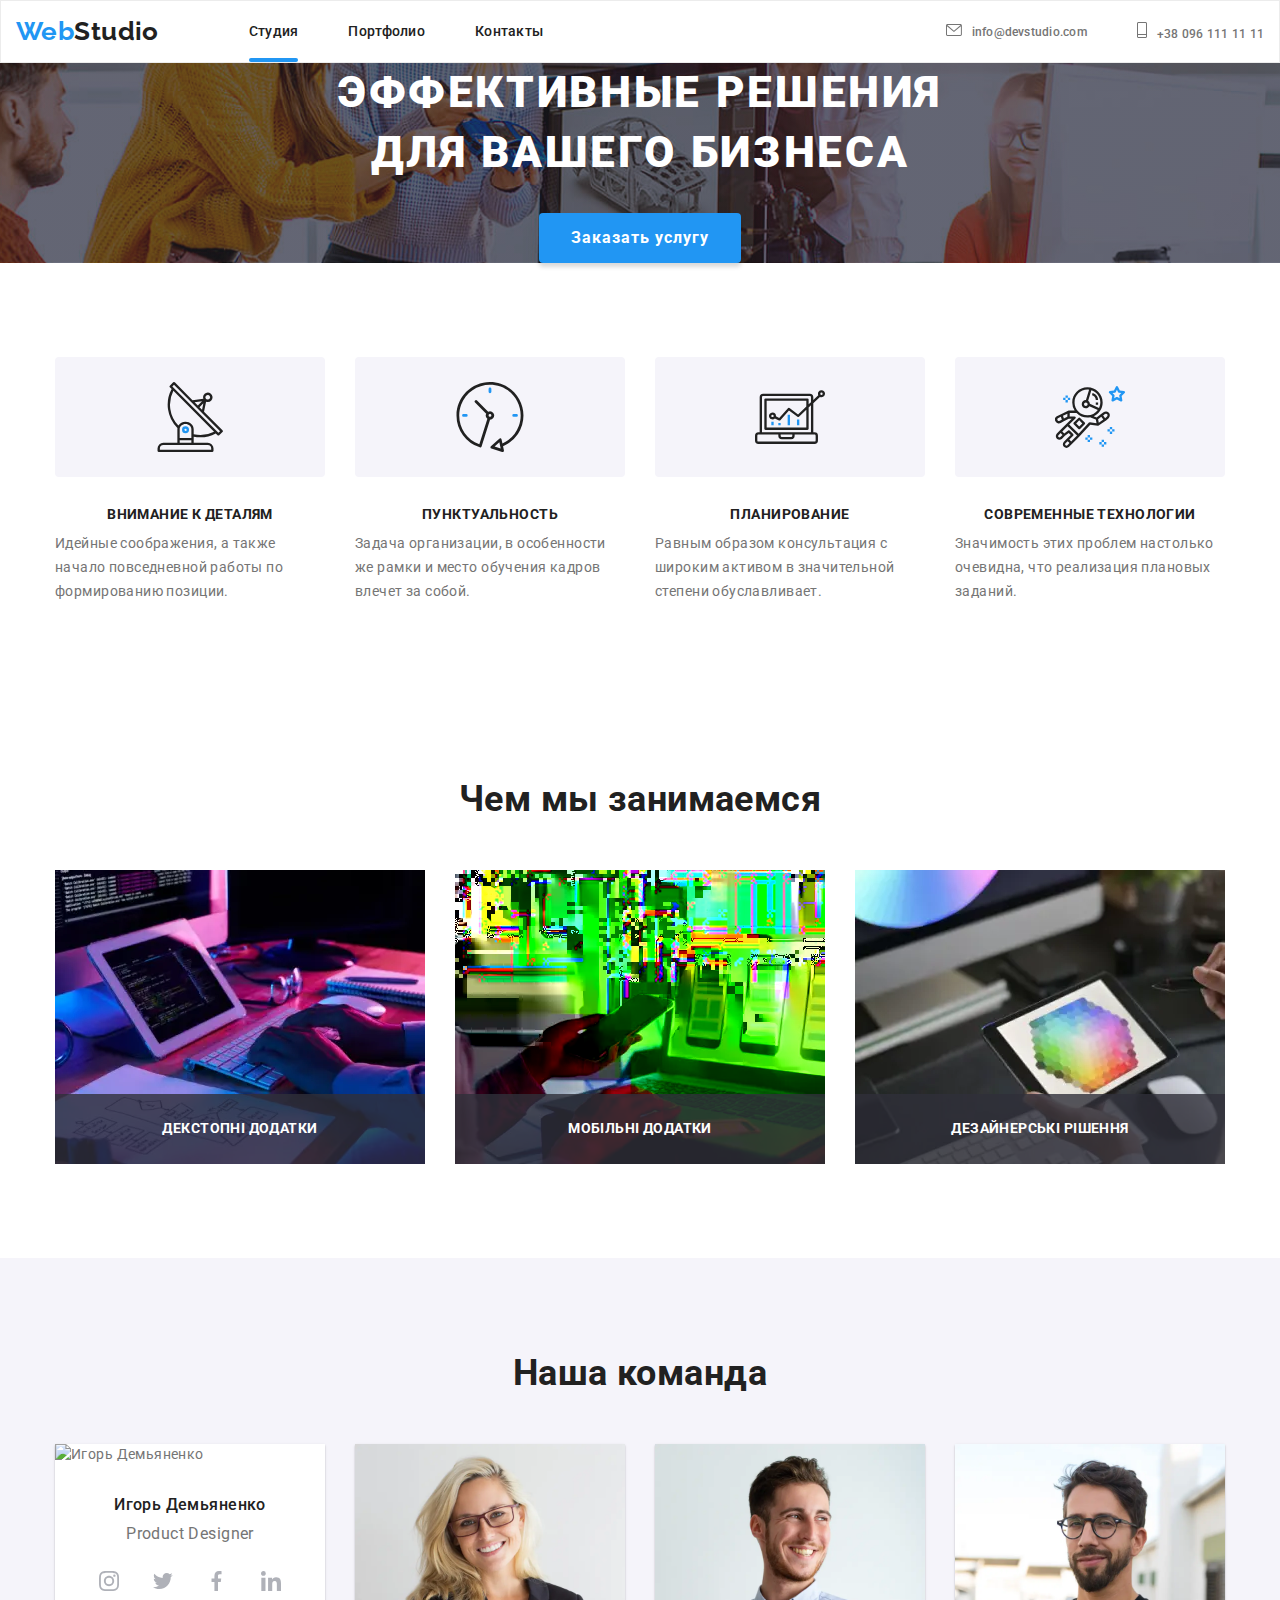
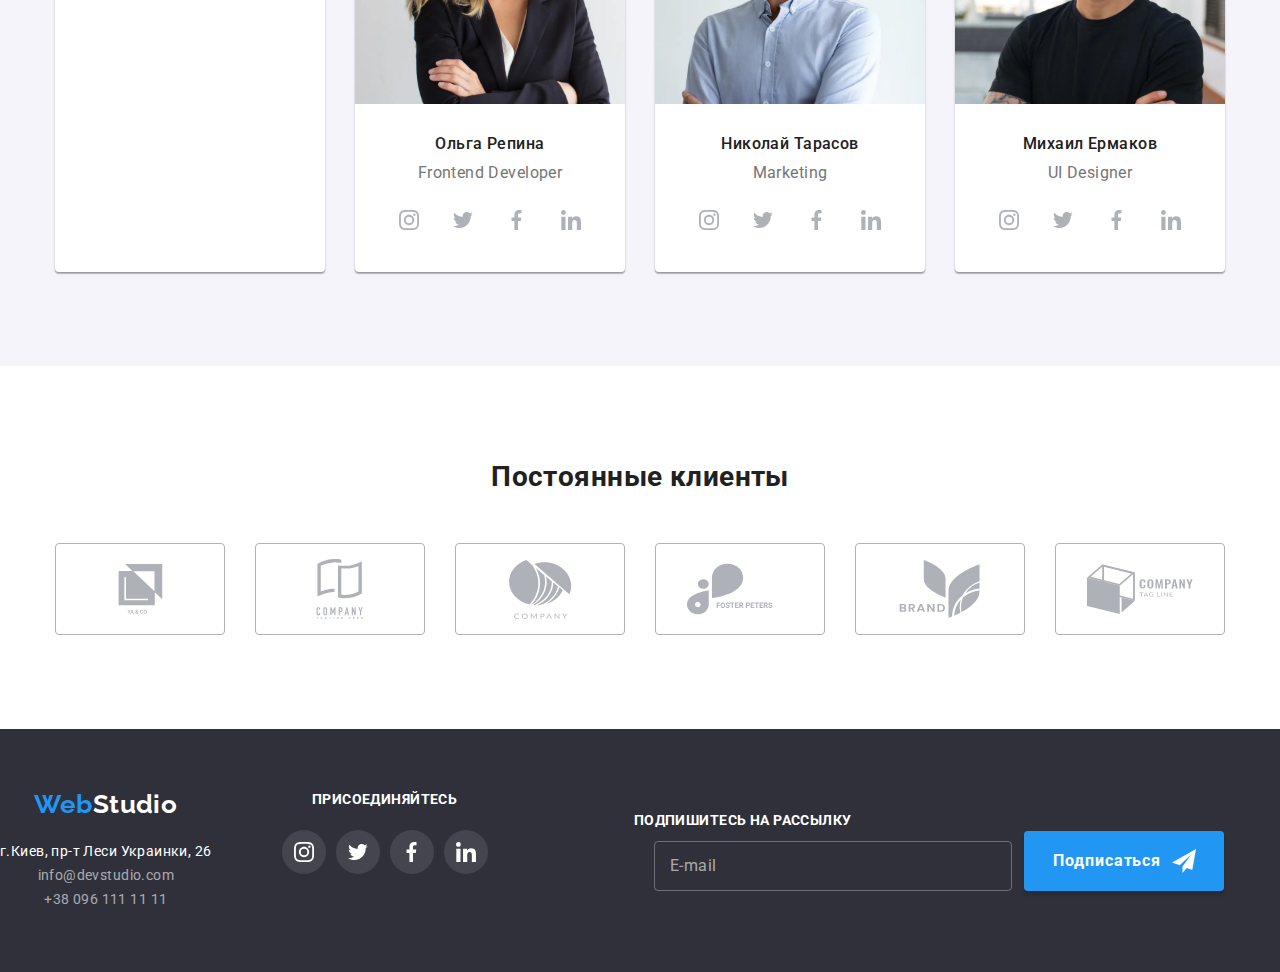
==== commit 89ef2ec9: "ДЗ №8" ====
--- a/index.html
+++ b/index.html
@@ -33,6 +33,14 @@
                     </li>
                 </ul>
             </nav>
+            <button type="button" class="mobile-menu-open" data-menu-open>
+                <svg class="mobile-menu-open__icon" width="40" height="40">
+                    <use href="./images/svg/sprite modal.svg#burger-icon"></use>
+                </svg>
+            </button>
+
+
+
             <ul class="contacts-header">
                 <li class="contacts-header__item">
                     <a href="mailto:nfo@devstudio.com" class="contacts-header__link">
@@ -50,6 +58,48 @@
                 </li>
             </ul>
         </div>
+        <div class="mobile-menu" data-menu>
+            <div class="container mobile-menu__container">
+                <button class="mobile-menu__close-btn" data-menu-close>
+                    <svg class="mobile-menu__close-icon" width="19" height="19">
+                        <use href="./images/svg/close.svg#icon-Vector-1"></use>
+                    </svg>
+                </button>
+                <ul class="mobile-menu__title">
+                    <li class="mobile-menu__item">
+                        <a href="./index.html" class="mobile-menu__link mobile-menu__link-current">Студия</a>
+                    </li>
+                    <li class="mobile-menu__item">
+                        <a href="./portfolio.html" class="mobile-menu__link">Портфолио</a>
+                    </li>
+                    <li class="mobile-menu__item">
+                        <a href="./contact.html" class="mobile-menu__link">Контакты
+                        </a>
+                    </li>
+                </ul>
+                <ul class="mobile-menu__contacts">
+                    <li class="mobile-menu__tel">
+                        <a href="tel:+380961111111" class="mobile-menu__link mobile-menu__link-tel">+38 096 111 11
+                            11</a>
+                    </li>
+                    <li class="mobile-menu__mail">
+                        <a href="mailto:nfo@devstudio.com"
+                            class="mobile-menu__link mobile-menu__link-mail">nfo@devstudio.com</a>
+                    </li>
+                    <ul class="social-menu">
+                        <li class="social-menu__item social-menu__item-border"><a href=""
+                                class="social-menu__link">Instagram</a>
+                        </li>
+                        <li class="social-menu__item social-menu__item-border"><a href=""
+                                class="social-menu__link">Twitter</a></li>
+                        <li class="social-menu__item social-menu__item-border"><a href=""
+                                class="social-menu__link">Facebook</a></li>
+                        <li class="social-menu__item"><a href="" class="social-menu__link">Linkedin</a></li>
+                    </ul>
+                </ul>
+            </div>
+
+        </div>
     </header>
 
     <main>
@@ -128,22 +178,47 @@
                 <ul class="item-section">
                     <li class="image">
                         <div class="img-text">
-                            <img src="./images/imgkodin.jpg" alt="кодинг" width="370" />
-
-                            <h6 class="img-title">декстопні додатки</h6>
+                            <picture>
+                                <source
+                                    srcset="./images/desktop/webp/koding.webp 1x, ./images/desktop/webp/koding@2x.webp 2x"
+                                    media="(min-width: 1200px)" type="image/webp" />
+                                <source srcset="./images/desktop/koding.jpg 1x, ./images/desktop/koding@2x.jpg 2x"
+                                    media="(min-width: 1200px)" />
+
+                                <img srcset="./images/2x/koding.jpg" src="./images/imgkodin.jpg" alt="кодинг" </picture>
+                                <h6 class="img-title">декстопні додатки</h6>
                         </div>
                     </li>
 
                     <li class="image">
                         <div class="img-text">
-                            <img src="./images/imgadaptetion.jpg" alt="адаптация" width="370" />
+                            <picture>
+                                <source
+                                    srcset="./images/desktop/webp/adaptetion.webp 1x, ./images/desktop/webp/adaptetion@2x.webp 2x"
+                                    media="(min-width: 1200px)" type="image/webp" />
+                                <source
+                                    srcset="./images/desktop/adaptetion.jpg 1x, ./images/desktop/adaptetion@2x.jpg 2x"
+                                    media="(min-width: 1200px)" />
+                                <img srcset="./images/2x/adaptetion.jpg" src="./images/imgadaptetion.jpg"
+                                    alt="адаптация" />
+                            </picture>
+
                             <h6 class="img-title">мобільні додатки</h6>
                         </div>
                     </li>
 
                     <li class="image">
                         <div class="img-text">
-                            <img src="./images/imgdizaer.jpg" alt="Дизайн" width="370" />
+                            <picture>
+                                <source
+                                    srcset="./images/desktop/webp/dizaer.webp 1x, ./images/desktop/webp/dizaer@2x.webp 2x"
+                                    media="(min-width: 1200px)" type="image/webp" />
+                                <source srcset="./images/desktop/dizaer.jpg 1x, ./images/desktop/dizaer@2x.jpg 2x"
+                                    media="(min-width: 1200px)" />
+                                <img srcset="./images/2x/dizaer.jpg" src="./images/imgdizaer.jpg" alt="Дизайн"
+                                    width="370" />
+                            </picture>
+
 
                             <h6 class="img-title">дезайнерські рішення</h6>
                         </div>
@@ -159,7 +234,22 @@
 
                 <ul class="command-list">
                     <li class="command-list__item">
-                        <img class="command-list__img" src="./images/imgIgor.jpg" alt="Игорь Демьяненко" width="270" />
+                        <picture>
+                            <source srcset="./images/desktop/webp/igor.webp 1x, ./images/desktop/webp/igor@2x.webp 2x"
+                                media="(min-width: 1200px)" type="image/webp" />
+                            <source srcset="./images/desktop/igor.jpg 1x, ./images/desktop/igor@2x.jpg 2x"
+                                media="(min-width: 1200px)" />
+                            <source srcset="./images/tab/webp/igor-tab.webp 1x, ./images/tab/webp/igor-tab@2x.webp 2x"
+                                media="(min-width: 768px)" type="image/webp" />
+                            <source srcset="./images/tab/igor-tab.jpg 1x, ./images/tab/igor-tab@2x.jpg 2x"
+                                media="(min-width: 768px)" />
+                            <source srcset="./images/mob/webp/igor-mob.webp 1x, ./images/mob/webp/igor-mob@2x.webp 2x"
+                                media="(max-width: 767px)" type="image/webp" />
+                            <source srcset="./images/mob/igor-mob.jpg 1x, ./images/mob/igor-mob@2x.jpg 2x"
+                                media="(max-width: 767px)" />
+                            <img class="command-list__img" src="./images/mob/igor-mob.jpg" alt="Игорь Демьяненко" />
+                        </picture>
+
 
                         <div class="command-list__box">
                             <h3 class="command-list__title">Игорь Демьяненко</h3>
@@ -202,7 +292,22 @@
                     </li>
 
                     <li class="command-list__item">
-                        <img class="command-list__img" src="./images/imgOlga.jpg" alt="Ольга Репина" width="270" />
+                        <picture>
+                            <source srcset="./images/desktop/webp/olga.webp 1x, ./images/desktop/webp/olga@2x.webp 2x"
+                                media="(min-width: 1200px)" type="image/webp" />
+                            <source srcset="./images/desktop/olga.jpg 1x, ./images/desktop/olga@2x.jpg 2x"
+                                media="(min-width: 1200px)" />
+                            <source srcset="./images/tab/webp/olga-tab.webp 1x, ./images/tab/webp/olga-tab@2x.webp 2x"
+                                media="(min-width: 768px)" type="image/webp" />
+                            <source srcset="./images/tab/olga-tab.jpg 1x, ./images/tab/olga-tab@2x.jpg 2x"
+                                media="(min-width: 768px)" />
+                            <source srcset="./images/mob/webp/olga-mob.webp 1x, ./images/mob/webp/olga-mob@2x.webp 2x"
+                                media="(max-width: 767px)" type="image/webp" />
+                            <source srcset="./images/mob/olga-mob.jpg 1x, ./images/mob/olga-mob@2x.jpg 2x"
+                                media="(max-width: 767px)" />
+                            <img class="command-list__img" src="./images/mob/olga-mob.jpg" alt="Ольга Репина" />
+                        </picture>
+
                         <div class="command-list__box">
                             <h3 class="command-list__title">Ольга Репина</h3>
                             <p lang="en" class="command-list__text">Frontend Developer</p>
@@ -244,7 +349,26 @@
                     </li>
 
                     <li class="command-list__item">
-                        <img class="command-list__img" src="./images/imgNikola.jpg" alt="Николай Тарасов" width="270" />
+                        <picture>
+                            <source
+                                srcset="./images/desktop/webp/mikola.webp 1x, ./images/desktop/webp/mikola@2x.webp 2x"
+                                media="(min-width: 1200px)" type="image/webp" />
+                            <source srcset="./images/desktop/mikola.jpg 1x, ./images/desktop/mikola@2x.jpg 2x"
+                                media="(min-width: 1200px)" />
+                            <source
+                                srcset="./images/tab/webp/mikola-tab.webp 1x, ./images/tab/webp/mikola-tab@2x.webp 2x"
+                                media="(min-width: 768px)" type="image/webp" />
+                            <source srcset="./images/tab/mikola-tab.jpg 1x, ./images/tab/mikola-tab@2x.jpg 2x"
+                                media="(min-width: 768px)" />
+                            <source
+                                srcset="./images/mob/webp/mikola-mob.webp 1x, ./images/mob/webp/mikola-mob@2x.webp 2x"
+                                media="(max-width: 767px)" type="image/webp" />
+                            <source srcset="./images/mob/mikola-mob.jpg 1x, ./images/mob/mikola-mob@2x.jpg 2x"
+                                media="(max-width: 767px)" />
+                            <img class="command-list__img" src="./images/mob/mikola-mob.jpg" alt="Николай Тарасов" />
+                        </picture>
+
+
                         <div class="command-list__box">
                             <h3 class="command-list__title">Николай Тарасов</h3>
                             <p lang="en" class="command-list__text">Marketing</p>
@@ -287,7 +411,22 @@
                     </li>
 
                     <li class="command-list__item">
-                        <img class="command-list__img" src="./images/imgMihail.jpg" alt="Михаил Ермаков" width="270" />
+                        <picture>
+                            <source srcset="./images/desktop/webp/miha.webp 1x, ./images/desktop/webp/miha@2x.webp 2x"
+                                media="(min-width: 1200px)" type="image/webp" />
+                            <source srcset="./images/desktop/miha.jpg 1x, ./images/desktop/miha@2x.jpg 2x"
+                                media="(min-width: 1200px)" />
+                            <source srcset="./images/tab/webp/miha-tab.webp 1x, ./images/tab/webp/miha-tab@2x.webp 2x"
+                                media="(min-width: 768px)" type="image/webp" />
+                            <source srcset="./images/tab/miha-tab.jpg 1x, ./images/tab/miha-tab@2x.jpg 2x"
+                                media="(min-width: 768px)" />
+                            <source srcset="./images/mob/webp/miha-mob.webp 1x, ./images/mob/webp/miha-mob@2x.webp 2x"
+                                media="(max-width: 767px)" type="image/webp" />
+                            <source srcset="./images/mob/miha-mob.jpg 1x, ./images/mob/miha-mob@2x.jpg 2x"
+                                media="(max-width: 767px)" />
+                            <img class="command-list__img" src="./images/mob/miha-mob.jpg" alt="Михаил Ермаков" />
+                        </picture>
+
                         <div class="command-list__box">
                             <h3 class="command-list__title">Михаил Ермаков</h3>
                             <p lang="en" class="command-list__text">UI Designer</p>
@@ -394,66 +533,66 @@
     <!-- Футер -->
     <footer>
         <div class="container footer">
-            <div class="footer-tab">
-                <div class="footer-address">
-                    <a href="index.html" lang="en" class="logo footer">Web<span>Studio</span></a>
-                    <address class="box">
-                        <ul class="footer links">
-                            <li>
-                                <a href="https://goo.gl/maps/cpqFAesq7dwUJxLUA" target="_blank"
-                                    rel="noopener noreferrer" class="link">
-                                    <span class="adress">
-                                        г.Киев, пр-т Леси Украинки, 26</span>
-                                </a>
-                            </li>
-                            <li class="mail">
-                                <a href="mailto:nfo@devstudio.com" class="link">info@devstudio.com</a>
-                            </li>
-                            <li>
-                                <a href="tel:+380961111111" class="link">+38 096 111 11 11</a>
-                            </li>
-                        </ul>
-                    </address>
-                </div>
-
-                <div class="footer-social">
-                    <h5 class="footer-title">присоединяйтесь</h5>
-                    <ul class="soclist">
-                        <li class="socitem">
-                            <a class="soclink">
-                                <svg class="socicon" width="20" height="20">
-                                    <use href="./images/svg/Links.svg#icon-instagram-2"></use>
-                                </svg>
+            <div class="footer-address">
+                <a href="index.html" lang="en" class="logo footer">Web<span>Studio</span></a>
+                <address class="box">
+                    <ul class="footer links">
+                        <li>
+                            <a href="https://goo.gl/maps/cpqFAesq7dwUJxLUA" target="_blank" rel="noopener noreferrer"
+                                class="link">
+                                <span class="adress">
+                                    г.Киев, пр-т Леси Украинки, 26</span>
                             </a>
                         </li>
-                        <li class="socitem">
-                            <a class="soclink">
-                                <svg class="socicon" width="20" height="20">
-                                    <use href="./images/svg/Links.svg#icon-Vector-1"></use>
-                                </svg>
-                            </a>
-                        </li>
-                        <li class="socitem">
-                            <a class="soclink">
-                                <svg class="socicon" width="20" height="20">
-                                    <use href="./images/svg/Links.svg#icon-Vector"></use>
-                                </svg>
-                            </a>
-                        </li>
-                        <li class="socitem">
-                            <a class="soclink">
-                                <svg class="socicon" width="20" height="20">
-                                    <use href="./images/svg/Links.svg#icon-linkedin-1"></use>
-                                </svg>
-                            </a>
+                        <li class="mail">
+                            <a href="mailto:nfo@devstudio.com" class="link">info@devstudio.com</a>
+                        </li>
+                        <li>
+                            <a href="tel:+380961111111" class="link">+38 096 111 11 11</a>
                         </li>
                     </ul>
-                </div>
+                </address>
+
+            </div>
+            <div class="footer-social">
+                <b class="footer-title">присоединяйтесь</b>
+                <ul class="soclist">
+                    <li class="socitem">
+                        <a class="soclink">
+                            <svg class="socicon" width="20" height="20">
+                                <use href="./images/svg/Links.svg#icon-instagram-2"></use>
+                            </svg>
+                        </a>
+                    </li>
+                    <li class="socitem">
+                        <a class="soclink">
+                            <svg class="socicon" width="20" height="20">
+                                <use href="./images/svg/Links.svg#icon-Vector-1"></use>
+                            </svg>
+                        </a>
+                    </li>
+                    <li class="socitem">
+                        <a class="soclink">
+                            <svg class="socicon" width="20" height="20">
+                                <use href="./images/svg/Links.svg#icon-Vector"></use>
+                            </svg>
+                        </a>
+                    </li>
+                    <li class="socitem">
+                        <a class="soclink">
+                            <svg class="socicon" width="20" height="20">
+                                <use href="./images/svg/Links.svg#icon-linkedin-1"></use>
+                            </svg>
+                        </a>
+                    </li>
+                </ul>
             </div>
             <div class="footer-form">
                 <b class="footer-title">Подпишитесь на рассылку</b>
                 <form class="online-form">
-                    <input type="text" placeholder="E-mail" name="online-name" class="online-input" />
+                    <label class="online-label">
+                        <input type="email" placeholder="E-mail" name="email" class="online-input" />
+                    </label>
                     <button type="submit" class="online-button">
                         Подписаться
                         <svg class="online-icon" width="24" height="24">
@@ -462,7 +601,11 @@
                     </button>
                 </form>
             </div>
+
         </div>
+
+
+
     </footer>
     <div class="backdrop is-hidden" data-modal>
         <div class="modal">
@@ -525,6 +668,7 @@
             </button>
         </div>
     </div>
+    <script src="./js/mobile-menu.js"></script>
     <script src="./js/modal.js"></script>
 </body>
 
--- a/css/main.min.css
+++ b/css/main.min.css
@@ -1 +1 @@
-:root{--primary-text-color: #757575;--title-text-color: #212121;--accent-color: #2196f3;--primary-white-color: #ffffff;--background-color: #2f303a;--icon-color: #afb1b8;--background-feature: #f5f4fa}.visually-hidden{position:absolute;width:1px;height:1px;padding:0;margin:-1px;overflow:hidden;clip:rect(0, 0, 0, 0);white-space:nowrap;border:0}.section{padding:60px 0;margin-right:auto;margin-left:auto}@media(max-width: 1199px){.section-works{display:none}}@media(min-width: 1199px){.section-feature{display:inline-block;padding:94px 0}}@media(min-width: 767px){.section-command{display:inline-block}}@media(min-width: 1200px){.section.client{padding:94px 0}}body{color:var(--primary-text-color);font-family:roboto,sans-serif;letter-spacing:.03em;font-size:14px;font-weight:400}.container{padding-left:15px;padding-right:15px;margin-left:auto;margin-right:auto}@media screen and (min-width: 480px){.container{width:480px}}@media screen and (min-width: 768px){.container{width:768px}}@media screen and (min-width: 1200px){.container{width:1200px}}.backdrop{position:fixed;top:0;left:0;width:100%;height:100%;background-color:rgba(0,0,0,.2);opacity:1;transition:opacity 250ms cubic-bezier(0.4, 0, 0.2, 1),visibility 250ms cubic-bezier(0.4, 0, 0.2, 1)}.backdrop.is-hidden{opacity:0;pointer-events:none}.submit{width:200px;height:50px;margin-top:30px;box-shadow:0px 4px 4px rgba(0,0,0,.15);border-radius:4px;background:var(--accent-color);border:none;font-size:16px;font-weight:700;line-height:1.87;letter-spacing:.06em;color:var(--primary-white-color);cursor:pointer;transition:background-color 250ms ubic-bezier(0.4, 0, 0.2, 1)}.submit:hover{background:#188ce8}.form-button{display:flex;justify-content:center}.contacts-header__link{display:block;color:var(--primary-text-color);font-size:12px;font-weight:500;line-height:1.14;letter-spacing:.02em}.contacts-header__link:hover,.contacts-header__link:focus{color:var(--accent-color)}.contacts-header__link{transition:color 250ms cubic-bezier(0.4, 0, 0.2, 1)}.contacts-header__link{transition:color 250ms cubic-bezier(0.4, 0, 0.2, 1)}.contacts-header{display:flex}@media(max-width: 1199px){.contacts-header{display:block;margin-left:auto;align-items:center}}@media(max-width: 767px){.contacts-header{display:none}}@media(min-width: 767px){.contacts-header__item+.contacts-header__item{margin-top:10px}}@media(min-width: 1199px){.contacts-header__item+.contacts-header__item{margin-left:50px}}.contacts-header__icon{display:inline-block;margin-right:10px;fill:currentColor}.section-title{margin-bottom:50px;color:var(--title-text-color);font-size:36px;font-weight:700;line-height:1.17;text-align:center}.modal{position:absolute;top:50%;left:50%;transform:translate(-50%, -50%);box-shadow:0px 1px 3px rgba(0,0,0,.12),0px 1px 1px rgba(0,0,0,.14),0px 2px 1px rgba(0,0,0,.2);border-radius:4px;min-width:528px;min-height:581px;background-color:var(--primary-white-color)}.modal-close{position:absolute;display:inline-flex;right:8px;top:8px;align-items:center;justify-content:center;width:30px;height:30px;border-radius:50%;background-color:var(--primary-white-color);border:1px solid rgba(0,0,0,.1);box-sizing:border-box;cursor:pointer}.form{display:flex;flex-direction:column;margin:0 auto;padding:40px}.form-title{display:block;margin-bottom:12px;font-size:20px;font-weight:700;line-height:23px;text-align:center;color:var(--title-text-color)}.form-field{margin-bottom:10px;justify-content:center}.form-field label{display:block;margin-bottom:4px;color:var(--primary-text-color);font-size:12px;font-weight:400;line-height:1.16;letter-spacing:.01em}.input-box{position:relative}.form-field input{width:100%;margin:0;padding:6px 10px;padding-left:42px;border:1px solid rgba(33,33,33,.2);border-radius:4px;height:40px;cursor:pointer;background-color:rgba(0,0,0,0);outline:rgba(0,0,0,0);transition:border 250ms cubic-bezier(0.4, 0, 0.2, 1)}.form-input:focus{border-color:var(--accent-color)}.form-input:focus+.input-icon{fill:var(--accent-color)}.input-icon{position:absolute;left:15px;top:50%;transform:translateY(-50%)}.backdrop-icon:hover{fill:var(--accent-color)}.backdrop-icon:focus{color:var(--accent-color)}textarea{width:100%;height:120px;border:1px solid rgba(33,33,33,.2);border-radius:4px;padding:12px 16px;resize:none;outline:none;transition:border 250ms cubic-bezier(0.4, 0, 0.2, 1)}.form-field textarea::-moz-placeholder{font-size:12px;font-weight:400;line-height:1.16;letter-spacing:.01em;color:rgba(117,117,117,.5)}.form-field textarea:-ms-input-placeholder{font-size:12px;font-weight:400;line-height:1.16;letter-spacing:.01em;color:rgba(117,117,117,.5)}.form-field textarea::placeholder{font-size:12px;font-weight:400;line-height:1.16;letter-spacing:.01em;color:rgba(117,117,117,.5)}.topic-option{display:flex;align-items:center}.topic-option label{font-size:14px;font-weight:400;line-height:1.71;color:var(--primary-text-color)}.option{-webkit-appearance:none;-moz-appearance:none;appearance:none;position:absolute}.option:checked+.check-text::before{border-color:var(--accent-color);background-color:var(--accent-color);background-image:url(../images/svg/checkon.svg)}.check-text{display:flex;align-items:center;padding-left:12px}.check-text span{display:flex;align-items:center;justify-content:center;margin-right:7px;width:16px;height:15px;border-radius:2px;border:2px solid var(--main-title-color)}.check-text::before{content:"";display:block;width:16px;height:15px;border:2px solid var(--title-text-color);border-radius:2px;cursor:pointer;margin-right:9px;background-size:contain;transition:background-color 250ms cubic-bezier(0.4, 0, 0.2, 1)}.check-link{color:var(--accent-color);text-decoration:underline}.check-icon{fill:rgba(0,0,0,0)}.site-nav{display:flex;margin-left:90px}@media(max-width: 767px){.site-nav{display:none}}.site-nav__link{position:relative}.site-nav__item+.site-nav__item{margin-left:50px}.site-nav__link-current{color:var(--accent-color)}.site-nav__link-current::after{position:absolute;display:block;content:"";width:100%;height:4px;top:76px;bottom:-1px;background-color:var(--accent-color);border-radius:2px}.site-nav__link{display:block;padding-top:32px;padding-bottom:32px;color:var(--title-text-color);font-size:14px;font-weight:500;line-height:1.14;letter-spacing:.02em;transition:color 250ms cubic-bezier(0.4, 0, 0.2, 1)}.site-nav__link:hover,.site-nav__link:focus{color:var(--accent-color)}.page-header{border-bottom:1px;border:1px solid #ececec}.page-header-container{display:flex;align-items:center}.main-nav{display:flex;align-items:center}.logo{color:var(--accent-color);font-family:raleway,sans-serif;font-size:26px;font-weight:700;line-height:1.19}.logo:hover{color:var(--accent-color)}.logo__second-part{color:var(--title-text-color)}.hero{text-align:center;padding:200px 0;background:#2f303a;max-width:1600px;min-height:600px;margin-left:auto;margin-right:auto;background-image:linear-gradient(to right, rgba(47, 48, 58, 0.4), rgba(47, 48, 58, 0.4)),url(../images/header.jpg);background-repeat:no-repeat;background-position:center}.hero__title{max-width:650px;color:var(--primary-white-color);font-size:44px;font-weight:900;line-height:1.36;text-align:center;letter-spacing:.06em;text-transform:uppercase;margin:0 auto}@media screen and (max-width: 1199px){.hero__title{font-size:26px;font-weight:900;line-height:1.62}}.hero__button{border-radius:4px;padding:10px 32px;color:var(--primary-white-color);font-size:16px;font-weight:700;line-height:1.87;letter-spacing:.06em;background-color:var(--accent-color);margin-top:30px;transition:background-color 250ms cubic-bezier(0.4, 0, 0.2, 1)}.hero__button:hover{background-color:#188ce8}@media screen and (min-width: 768px){.feature-list{display:flex;flex-wrap:wrap;margin:-15px;justify-content:center}}@media screen and (min-width: 1200px){.feature-list{margin:-15px}}.feature-list__item{text-align:center}@media screen and (max-width: 767px){.feature-list__item:nth-child(4n){margin-right:0}}@media screen and (min-width: 768px){.feature-list__item{width:354px;height:120px;margin:15px;margin-bottom:136px}}@media screen and (min-width: 1200px){.feature-list__item{width:270px;height:120px;margin:15px;margin-bottom:222px}}@media screen and (max-width: 767px){.feature-list__item{height:120px;margin-bottom:136px}}.feature-list__picture{display:flex;justify-content:center;align-items:center;margin-bottom:30px;background-color:#f5f4fa;border-radius:4px;height:120px}.feature-list__svg{margin:0 auto;justify-content:center}.feature-list__title{color:var(--title-text-color);font-size:14px;font-weight:700;line-height:1.14;text-transform:uppercase;margin-bottom:10px}.feature-list__text{font-size:14px;font-weight:400;line-height:1.71;margin-bottom:30px;text-align:left}.item-section{display:flex}.item-section .image{margin-right:30px}.item-section .image:nth-child(3n){margin-right:0}.img-text{position:relative;display:flex;justify-content:center;align-items:center}.img-title{display:flex;align-items:center;justify-content:center;position:absolute;width:100%;height:70px;background-color:rgba(47,48,58,.8);font-size:14px;font-weight:700;line-height:1.14;text-align:center;text-transform:uppercase;color:var(--primary-white-color);bottom:0}.section-command{background:#f5f4fa}.section-title{text-align:center}@media(min-width: 480px){.section-title{margin-bottom:30px}}@media(min-width: 1199px){.section-title{margin-bottom:50px}}@media(min-width: 1200px){.section-title{display:flex}}.command-list{align-content:inherit}@media screen and (min-width: 768px){.command-list{display:flex;flex-wrap:wrap;margin:-15px}}@media screen and (max-width: 767px){.command-list__item{display:block;background:var(--primary-white-color);box-shadow:0px 1px 3px rgba(0,0,0,.12),0px 1px 1px rgba(0,0,0,.14),0px 2px 1px rgba(0,0,0,.2);border-radius:0px 0px 4px 4px;height:622px;margin-bottom:30px}.command-list__item:nth-child(4){margin:0}}@media screen and (min-width: 768px){.command-list__item{display:block;background:var(--primary-white-color);box-shadow:0px 1px 3px rgba(0,0,0,.12),0px 1px 1px rgba(0,0,0,.14),0px 2px 1px rgba(0,0,0,.2);border-radius:0px 0px 4px 4px;height:622px;margin-bottom:30px;margin:15px;height:536px}}@media screen and (min-width: 1200px){.command-list__item{background:var(--primary-white-color);box-shadow:0px 1px 3px rgba(0,0,0,.12),0px 1px 1px rgba(0,0,0,.14),0px 2px 1px rgba(0,0,0,.2);border-radius:0px 0px 4px 4px;height:428px;margin-bottom:192px}.command-list__item:nth-child(4){margin:0}}.command-list__title{margin-bottom:10px;text-align:center;color:var(--title-text-color);font-size:16px;font-weight:500;line-height:1.19;text-align:center}.command-list__text{text-align:center;font-size:16px;font-weight:400;line-height:1.19;margin-bottom:16px}.command-list__box{padding-top:30px;padding-bottom:30px}.icon-list{display:flex;align-items:center;justify-content:space-between;width:206px;height:44px;margin-left:auto;margin-right:auto}.icon-list__link{display:flex;align-items:center;justify-content:center;width:100%;height:100%;border-radius:50%;background-color:#fff;color:var(--main-icons-color);fill:#afb1b8;transition:background-color 250ms cubic-bezier(0.4, 0, 0.2, 1),color 250ms cubic-bezier(0.4, 0, 0.2, 1)}.icon-list__link:hover,.icon-list__link:focus{background-color:var(--accent-color);fill:var(--primary-white-color)}.icon-list__box{width:44px;height:44px;margin-left:10px;fill:#afb1b8}.icon-list__box:first-child{margin-left:0}.icon-list__svg{color:currentColor}@media screen and (min-width: 480px){.command-list__img{width:450px}}@media screen and (min-width: 768px){.command-list__img{width:354px}}@media screen and (min-width: 1200px){.command-list__img{width:270px}}.container.client{color:var(--title-text-color);font-size:36px;font-weight:700;line-height:1.17;text-align:center}@media screen and (min-width: 480px){.container.client{color:var(--title-text-color);font-size:28px;font-weight:700;line-height:1.18;text-align:center}}@media screen and (min-width: 480px){.client-head{margin-bottom:30px}}@media screen and (min-width: 768px){.client-head{margin-bottom:50px}}.client-list{margin:-15px}@media screen and (min-width: 480px){.client-list{display:flex;flex-wrap:wrap;justify-content:center}}@media screen and (min-width: 480px){.client-box{width:210px;height:92px;margin:15px}}@media screen and (min-width: 768px){.client-box{width:226px;height:92px;margin:15px}}@media screen and (min-width: 1200px){.client-box{width:170px;height:92px;margin:15px}}.client-link{display:flex;align-items:center;justify-content:center;width:100%;height:100%;border:1px solid #afb1b8;border-radius:4px;color:#afb1b8;transition:color 250ms cubic-bezier(0.4, 0, 0.2, 1),border-color 250ms cubic-bezier(0.4, 0, 0.2, 1)}.client-link:hover{background-color:var(--primary-white-color);color:var(--accent-color);border-color:var(--accent-color)}.client-link:focus{background-color:var(--primary-white-color);color:var(--accent-color);border-color:var(--accent-color)}.icons{fill:currentColor}footer{background-color:#2f303a}@media screen and (min-width: 480px){.container.footer{display:block;justify-content:space-between}}@media screen and (min-width: 768px){.container.footer{display:inline-block}}@media screen and (min-width: 768px){.footer-tab{display:flex;text-align:center;justify-content:center}}@media screen and (min-width: 480px){.footer-address{text-align:center;padding-top:60px;padding-bottom:60px}}@media screen and (min-width: 768px){.footer-address{margin-right:165px;padding-top:60px;padding-bottom:60px}}.logo.footer{display:inline-block;margin-bottom:20px}span{color:var(--primary-white-color)}.footer .link{color:var(--primary-white-color)}.footer .link{font-style:normal;font-size:14px;font-weight:400;line-height:1.71;color:rgba(255,255,255,.6);transition:color 250ms cubic-bezier(0.4, 0, 0.2, 1)}.footer .links :hover,.footer .links :focus{color:var(--accent-color)}.adress{transition:color 250ms cubic-bezier(0.4, 0, 0.2, 1)}@media screen and (min-width: 480px){.footer-social{display:block;text-align:center}}@media screen and (min-width: 768px){.footer-social{padding-top:65px}}.footer-title{text-transform:uppercase;color:var(--primary-white-color);font-size:14px;font-weight:700;line-height:16px}.soclist{display:flex;justify-content:center;margin-top:20px}.socitem{width:44px;height:44px;margin-left:10px}.socitem:first-child{margin-left:0}.soclink{display:flex;align-items:center;justify-content:center;width:100%;height:100%;border-radius:50%;background-color:rgba(255,255,255,.1);fill:var(--primary-white-color);transition:background-color 250ms cubic-bezier(0.4, 0, 0.2, 1)}.soclink:hover,.soclink:focus{background-color:var(--accent-color)}.online-form{display:flex;margin-top:20px}@media screen and (min-width: 480px){.online-form{display:inline-block;margin-top:20px}}.online-input{width:358px;height:50px;color:var(--primary-white-color);padding-left:16px;margin-right:12px;border-radius:4px;border:1px solid rgba(255,255,255,.3);background-color:rgba(0,0,0,0);transition:border-color 250ms cubic-bezier(0.4, 0, 0.2, 1)}@media screen and (min-width: 480px){.online-input{width:450px;height:50px}}.online-input::-moz-placeholder{font-size:16px;line-height:1.25;letter-spacing:.03em;color:rgba(255,255,255,.6);-moz-transition:color 250ms cubic-bezier(0.4, 0, 0.2, 1);transition:color 250ms cubic-bezier(0.4, 0, 0.2, 1)}.online-input:-ms-input-placeholder{font-size:16px;line-height:1.25;letter-spacing:.03em;color:rgba(255,255,255,.6);-ms-transition:color 250ms cubic-bezier(0.4, 0, 0.2, 1);transition:color 250ms cubic-bezier(0.4, 0, 0.2, 1)}.online-input::placeholder{font-size:16px;line-height:1.25;letter-spacing:.03em;color:rgba(255,255,255,.6);transition:color 250ms cubic-bezier(0.4, 0, 0.2, 1)}.online-input:focus{border-color:var(--accent-color)}.online-input:focus::-moz-placeholder{color:var(--main-footer-color)}.online-input:focus:-ms-input-placeholder{color:var(--main-footer-color)}.online-input:focus::placeholder{color:var(--main-footer-color)}.online-button{position:relative;display:block;margin:0 auto;min-width:200px;min-height:50px;border-radius:4px;border:none;background-color:var(--accent-color);box-shadow:0px 4px 4px rgba(0,0,0,.15);cursor:pointer;padding-left:29px;text-align:left;font-size:16px;font-weight:700;line-height:1.88;letter-spacing:.06em;color:var(--primary-white-color);transition:background-color 250ms cubic-bezier(0.4, 0, 0.2, 1)}@media screen and (min-width: 480px){.online-button{margin-top:20px;margin-bottom:60px}}.online-button:hover{background-color:#188ce8}.online-icon{position:absolute;right:28px;top:50%;transform:translateY(-50%)}@media screen and (min-width: 480px){.footer-form{display:block;padding-top:60px;text-align:center}}@media screen and (min-width: 768px){.footer-form{display:inline-block;text-align:center;justify-content:center}}/*# sourceMappingURL=main.min.css.map */+:root{--primary-text-color: #757575;--title-text-color: #212121;--accent-color: #2196f3;--primary-white-color: #ffffff;--background-color: #2f303a;--icon-color: #afb1b8;--background-feature: #f5f4fa}.visually-hidden{position:absolute;width:1px;height:1px;padding:0;margin:-1px;overflow:hidden;clip:rect(0, 0, 0, 0);white-space:nowrap;border:0}.section{padding:60px 0;margin-right:auto;margin-left:auto}@media(max-width: 1199px){.section-works{display:none}}.section-works{padding-bottom:94px}@media(min-width: 1199px){.section-feature{padding:94px 0}}@media(min-width: 1200px){.section-command{padding:94px 0}}@media(min-width: 1200px){.section.client{padding:94px 0}}body{color:var(--primary-text-color);font-family:roboto,sans-serif;letter-spacing:.03em;font-size:14px;font-weight:400}.container{padding-left:15px;padding-right:15px}@media screen and (min-width: 480px){.container .container{width:480px;margin-left:auto;margin-right:auto}}@media screen and (min-width: 768px){.container .container{width:768px}}@media screen and (min-width: 1200px){.container .container{width:1200px}}.backdrop{position:fixed;top:0;left:0;width:100%;height:100%;background-color:rgba(0,0,0,.2);opacity:1;transition:opacity 250ms cubic-bezier(0.4, 0, 0.2, 1),visibility 250ms cubic-bezier(0.4, 0, 0.2, 1)}.backdrop.is-hidden{opacity:0;pointer-events:none}.mobile-menu{position:fixed;width:100%;height:100%;z-index:1000;top:0;left:0;background-color:var(--primary-white-color);opacity:0;visibility:hidden;pointer-events:none;transition:opacity 250ms linear,visibility 250ms linear}@media screen and (min-width: 768px){.mobile-menu{display:none}}@media screen and (min-width: 768px){.mobile-menu-open{display:none}}.mobile-menu.is-open{opacity:1;visibility:visible;pointer-events:auto}.mobile-menu__container{position:relative;padding-left:25px;padding-top:48px;padding-bottom:48px}.mobile-menu__close-btn{position:absolute;top:21px;right:25px;background-color:rgba(0,0,0,0);border:none;padding:0;line-height:0;cursor:pointer}.mobile-menu__close-btn:hover,.mobile-menu__close-btn:focus{fill:var(--accent-color)}.mobile-menu__item{margin-bottom:36px}.mobile-menu__item:nth-child(3n){margin-bottom:0}.mobile-menu__link{color:var(--title-text-color);font-size:40px;font-weight:500;line-height:1.17;letter-spacing:.02em;transition:color 250ms cubic-bezier(0.4, 0, 0.2, 1)}.mobile-menu__link:hover,.mobile-menu__link:focus{color:var(--accent-color)}.mobile-menu__link-current{color:var(--accent-color)}.mobile-menu__contacts{padding-top:302px}.mobile-menu__link-tel{color:var(--accent-color);font-size:34px;font-weight:500;line-height:1.18;letter-spacing:.02em}.mobile-menu__link-mail{color:var(--primary-text-color);font-size:24px;font-weight:500;line-height:1.17;letter-spacing:.02em}.mobile-menu__tel{margin-bottom:32px}.social-menu{display:flex;padding-top:64px}.social-menu__item-border::after{content:"";margin-left:10px;margin-right:10px;width:22px;height:0px;background-color:var(--primary-text-color);border:1px solid rgba(33,33,33,.2);transform:rotate(90deg)}.social-menu__link{color:var(--accent-color)}.submit{width:200px;height:50px;margin-top:30px;box-shadow:0px 4px 4px rgba(0,0,0,.15);border-radius:4px;background:var(--accent-color);border:none;font-size:16px;font-weight:700;line-height:1.87;letter-spacing:.06em;color:var(--primary-white-color);cursor:pointer;transition:background-color 250ms ubic-bezier(0.4, 0, 0.2, 1)}.submit:hover{background:#188ce8}.form-button{display:flex;justify-content:center}.contacts-header__link{display:block;color:var(--primary-text-color);font-size:12px;font-weight:500;line-height:1.14;letter-spacing:.02em}.contacts-header__link:hover,.contacts-header__link:focus{color:var(--accent-color)}.contacts-header__link{transition:color 250ms cubic-bezier(0.4, 0, 0.2, 1)}.contacts-header__link{transition:color 250ms cubic-bezier(0.4, 0, 0.2, 1)}.contacts-header{display:flex}@media(max-width: 1199px){.contacts-header{display:block;margin-left:auto;align-items:center}}@media(max-width: 767px){.contacts-header{display:none}}@media(min-width: 1200px){.contacts-header{display:flex;margin-left:auto;align-items:center;text-align:center}}@media(max-width: 1199px){.contacts-header__item+.contacts-header__item{margin-top:10px}}@media(min-width: 1199px){.contacts-header__item+.contacts-header__item{margin-left:50px}}.contacts-header__icon{display:inline-block;margin-right:10px;fill:currentColor}.section-title{margin-bottom:50px;color:var(--title-text-color);font-size:36px;font-weight:700;line-height:1.17;text-align:center}.modal{position:absolute;top:50%;left:50%;transform:translate(-50%, -50%);box-shadow:0px 1px 3px rgba(0,0,0,.12),0px 1px 1px rgba(0,0,0,.14),0px 2px 1px rgba(0,0,0,.2);border-radius:4px;min-width:528px;min-height:581px;background-color:var(--primary-white-color)}.modal-close{position:absolute;display:inline-flex;right:8px;top:8px;align-items:center;justify-content:center;width:30px;height:30px;border-radius:50%;background-color:var(--primary-white-color);border:1px solid rgba(0,0,0,.1);box-sizing:border-box;cursor:pointer}.form{display:flex;flex-direction:column;margin:0 auto;padding:40px}.form-title{display:block;margin-bottom:12px;font-size:20px;font-weight:700;line-height:23px;text-align:center;color:var(--title-text-color)}.form-field{margin-bottom:10px;justify-content:center}.form-field label{display:block;margin-bottom:4px;color:var(--primary-text-color);font-size:12px;font-weight:400;line-height:1.16;letter-spacing:.01em}.input-box{position:relative}.form-field input{width:100%;margin:0;padding:6px 10px;padding-left:42px;border:1px solid rgba(33,33,33,.2);border-radius:4px;height:40px;cursor:pointer;background-color:rgba(0,0,0,0);outline:rgba(0,0,0,0);transition:border 250ms cubic-bezier(0.4, 0, 0.2, 1)}.form-input:focus{border-color:var(--accent-color)}.form-input:focus+.input-icon{fill:var(--accent-color)}.input-icon{position:absolute;left:15px;top:50%;transform:translateY(-50%)}.backdrop-icon:hover{fill:var(--accent-color)}.backdrop-icon:focus{color:var(--accent-color)}textarea{width:100%;height:120px;border:1px solid rgba(33,33,33,.2);border-radius:4px;padding:12px 16px;resize:none;outline:none;transition:border 250ms cubic-bezier(0.4, 0, 0.2, 1)}.form-field textarea::-moz-placeholder{font-size:12px;font-weight:400;line-height:1.16;letter-spacing:.01em;color:rgba(117,117,117,.5)}.form-field textarea:-ms-input-placeholder{font-size:12px;font-weight:400;line-height:1.16;letter-spacing:.01em;color:rgba(117,117,117,.5)}.form-field textarea::placeholder{font-size:12px;font-weight:400;line-height:1.16;letter-spacing:.01em;color:rgba(117,117,117,.5)}.topic-option{display:flex;align-items:center}.topic-option label{font-size:14px;font-weight:400;line-height:1.71;color:var(--primary-text-color)}.option{-webkit-appearance:none;-moz-appearance:none;appearance:none;position:absolute}.option:checked+.check-text::before{border-color:var(--accent-color);background-color:var(--accent-color);background-image:url(../images/svg/checkon.svg)}.check-text{display:flex;align-items:center;padding-left:12px}.check-text span{display:flex;align-items:center;justify-content:center;margin-right:7px;width:16px;height:15px;border-radius:2px;border:2px solid var(--main-title-color)}.check-text::before{content:"";display:block;width:16px;height:15px;border:2px solid var(--title-text-color);border-radius:2px;cursor:pointer;margin-right:9px;background-size:contain;transition:background-color 250ms cubic-bezier(0.4, 0, 0.2, 1)}.check-link{color:var(--accent-color);text-decoration:underline}.check-icon{fill:rgba(0,0,0,0)}.site-nav{display:flex;margin-left:90px}@media(max-width: 767px){.site-nav{display:none}}.site-nav__link{position:relative}.site-nav__item+.site-nav__item{margin-left:50px}.site-nav__link-current{color:var(--accent-color)}.site-nav__link-current::after{position:absolute;display:block;content:"";width:100%;height:4px;top:76px;bottom:-1px;background-color:var(--accent-color);border-radius:2px}@media screen and (min-width: 1200px){.site-nav__link-current::after{top:67px}}.site-nav__link{padding-top:32px;padding-bottom:32px;color:var(--title-text-color);font-size:14px;font-weight:500;line-height:1.14;letter-spacing:.02em;transition:color 250ms cubic-bezier(0.4, 0, 0.2, 1)}.site-nav__link:hover,.site-nav__link:focus{color:var(--accent-color)}.page-header{border-bottom:1px;border:1px solid #ececec;padding-top:15px;padding-bottom:15px}.page-header-container{display:flex;align-items:center;justify-content:space-between}.main-nav{display:flex;align-items:center}.logo{color:var(--accent-color);font-family:raleway,sans-serif;font-size:26px;font-weight:700;line-height:1.19}.logo:hover{color:var(--accent-color)}.logo__second-part{color:var(--title-text-color)}.mobile-menu-open{background-color:rgba(0,0,0,0);border:none;padding:0;line-height:0}.hero{text-align:center;background:#2f303a;margin-left:auto;margin-right:auto;background-repeat:no-repeat;background-position:center}@media screen and (min-device-pixel-ratio: 2)and (max-width: 767px),screen and (-webkit-min-device-pixel-ratio: 2)and (max-width: 767px),screen and (min-resolution: 192dpi)and (max-width: 767px),screen and (min-resolution: 2dppx)and (max-width: 767px){.hero{background-image:linear-gradient(to right, rgba(47, 48, 58, 0.4), rgba(47, 48, 58, 0.4)),url(..//../images/mob/hero-mob@2x.jpg);padding:118px 0;max-width:480px;min-height:400px}}@media screen and (max-width: 767px){.hero{background-image:linear-gradient(to right, rgba(47, 48, 58, 0.4), rgba(47, 48, 58, 0.4)),url(..//../images/mob/hero-mob.jpg)}}@media screen and (min-device-pixel-ratio: 2)and (min-width: 768px),screen and (-webkit-min-device-pixel-ratio: 2)and (min-width: 768px),screen and (min-resolution: 192dpi)and (min-width: 768px),screen and (min-resolution: 2dppx)and (min-width: 768px){.hero{background-image:linear-gradient(to right, rgba(47, 48, 58, 0.4), rgba(47, 48, 58, 0.4)),url(..//../images/tab/hero-tab@2x.jpg);padding:118px 0;max-width:768px;min-height:400px}}@media screen and (min-width: 768px){.hero{background-image:linear-gradient(to right, rgba(47, 48, 58, 0.4), rgba(47, 48, 58, 0.4)),url(..//../images/tab/hero-tab.jpg)}}@media screen and (min-device-pixel-ratio: 2)and (min-width: 1200px),screen and (-webkit-min-device-pixel-ratio: 2)and (min-width: 1200px),screen and (min-resolution: 192dpi)and (min-width: 1200px),screen and (min-resolution: 2dppx)and (min-width: 1200px){.hero{background-image:linear-gradient(to right, rgba(47, 48, 58, 0.4), rgba(47, 48, 58, 0.4)),url(..//../images/desktop/hero-desk@2x.jpg);padding:200px 0;max-width:1600px;min-height:600px}}@media screen and (min-width: 1200px){.hero{background-image:linear-gradient(to right, rgba(47, 48, 58, 0.4), rgba(47, 48, 58, 0.4)),url(..//../images/desktop/hero-desk.jpg)}}.hero__title{max-width:650px;color:var(--primary-white-color);font-size:44px;font-weight:900;line-height:1.36;text-align:center;letter-spacing:.06em;text-transform:uppercase;margin:0 auto}@media screen and (max-width: 1199px){.hero__title{font-size:26px;font-weight:900;line-height:1.62}}.hero__button{border:none;border-radius:4px;padding:10px 32px;color:var(--primary-white-color);font-size:16px;font-weight:700;line-height:1.87;letter-spacing:.06em;background-color:var(--accent-color);margin-top:30px;box-shadow:0px 4px 4px rgba(0,0,0,.15);transition:background-color 250ms cubic-bezier(0.4, 0, 0.2, 1)}.hero__button:hover{background-color:#188ce8}@media screen and (min-width: 768px){.feature-list{display:flex;flex-wrap:wrap;margin:-15px;justify-content:center}}@media screen and (min-width: 1200px){.feature-list{margin:-15px}}.feature-list__item{text-align:center}@media screen and (max-width: 767px){.feature-list__item:nth-child(4n){margin-right:0}}@media screen and (min-width: 768px){.feature-list__item{width:354px;height:120px;margin:15px;margin-bottom:136px}}@media screen and (min-width: 1200px){.feature-list__item{width:270px;height:120px;margin:15px;margin-bottom:222px}}@media screen and (max-width: 767px){.feature-list__item{height:120px;margin-bottom:136px}}.feature-list__picture{display:flex;justify-content:center;align-items:center;margin-bottom:30px;background-color:#f5f4fa;border-radius:4px;height:120px}.feature-list__svg{margin:0 auto;justify-content:center}.feature-list__title{color:var(--title-text-color);font-size:14px;font-weight:700;line-height:1.14;text-transform:uppercase;margin-bottom:10px}.feature-list__text{font-size:14px;font-weight:400;line-height:1.71;margin-bottom:30px;text-align:left}.item-section{display:flex;justify-content:center}.item-section .image{margin-right:30px}.item-section .image:nth-child(3n){margin-right:0}.img-text{position:relative;display:flex;justify-content:center;align-items:center}.img-title{display:flex;align-items:center;justify-content:center;position:absolute;width:100%;height:70px;background-color:rgba(47,48,58,.8);font-size:14px;font-weight:700;line-height:1.14;text-align:center;text-transform:uppercase;color:var(--primary-white-color);bottom:0}.section-command{background:#f5f4fa}.section-title{text-align:center}@media(min-width: 480px){.section-title{margin-bottom:30px}}@media(min-width: 1199px){.section-title{margin-bottom:50px}}.command-list{justify-content:center;align-content:inherit}@media screen and (min-width: 768px){.command-list{display:flex;flex-wrap:wrap;margin:-15px}}@media screen and (max-width: 767px){.command-list__item{display:block;background:var(--primary-white-color);box-shadow:0px 1px 3px rgba(0,0,0,.12),0px 1px 1px rgba(0,0,0,.14),0px 2px 1px rgba(0,0,0,.2);border-radius:0px 0px 4px 4px;height:622px;margin-bottom:30px}.command-list__item:nth-child(4){margin:0}}@media screen and (min-width: 768px){.command-list__item{display:block;background:var(--primary-white-color);box-shadow:0px 1px 3px rgba(0,0,0,.12),0px 1px 1px rgba(0,0,0,.14),0px 2px 1px rgba(0,0,0,.2);border-radius:0px 0px 4px 4px;height:622px;margin-bottom:30px;margin:15px;height:536px}}@media screen and (min-width: 1200px){.command-list__item{background:var(--primary-white-color);box-shadow:0px 1px 3px rgba(0,0,0,.12),0px 1px 1px rgba(0,0,0,.14),0px 2px 1px rgba(0,0,0,.2);border-radius:0px 0px 4px 4px;height:428px}}.command-list__title{margin-bottom:10px;text-align:center;color:var(--title-text-color);font-size:16px;font-weight:500;line-height:1.19;text-align:center}.command-list__text{text-align:center;font-size:16px;font-weight:400;line-height:1.19;margin-bottom:16px}.command-list__box{padding-top:30px;padding-bottom:30px}.icon-list{display:flex;align-items:center;justify-content:space-between;width:206px;height:44px;margin-left:auto;margin-right:auto}.icon-list__link{display:flex;align-items:center;justify-content:center;width:100%;height:100%;border-radius:50%;background-color:#fff;color:var(--main-icons-color);fill:#afb1b8;transition:background-color 250ms cubic-bezier(0.4, 0, 0.2, 1),color 250ms cubic-bezier(0.4, 0, 0.2, 1)}.icon-list__link:hover,.icon-list__link:focus{background-color:var(--accent-color);fill:var(--primary-white-color)}.icon-list__box{width:44px;height:44px;margin-left:10px;fill:#afb1b8}.icon-list__box:first-child{margin-left:0}.icon-list__svg{color:currentColor}@media screen and (min-width: 480px){.command-list__img{width:450px}}@media screen and (min-width: 768px){.command-list__img{width:354px}}@media screen and (min-width: 1200px){.command-list__img{width:270px}}.container.client{color:var(--title-text-color);font-size:36px;font-weight:700;line-height:1.17;text-align:center}@media screen and (min-width: 480px){.container.client{color:var(--title-text-color);font-size:28px;font-weight:700;line-height:1.18;text-align:center}}@media screen and (min-width: 480px){.client-head{margin-bottom:30px}}@media screen and (min-width: 768px){.client-head{margin-bottom:50px}}.client-list{margin:-15px}@media screen and (min-width: 480px){.client-list{display:flex;flex-wrap:wrap;justify-content:center}}@media screen and (min-width: 480px){.client-box{width:210px;height:92px;margin:15px}}@media screen and (min-width: 768px){.client-box{width:226px;height:92px;margin:15px}}@media screen and (min-width: 1200px){.client-box{width:170px;height:92px;margin:15px}}.client-link{display:flex;align-items:center;justify-content:center;width:100%;height:100%;border:1px solid #afb1b8;border-radius:4px;color:#afb1b8;transition:color 250ms cubic-bezier(0.4, 0, 0.2, 1),border-color 250ms cubic-bezier(0.4, 0, 0.2, 1)}.client-link:hover{background-color:var(--primary-white-color);color:var(--accent-color);border-color:var(--accent-color)}.client-link:focus{background-color:var(--primary-white-color);color:var(--accent-color);border-color:var(--accent-color)}.icons{fill:currentColor}footer{padding-top:60px;padding-bottom:60px;background-color:#2f303a;text-align:center}@media screen and (min-width: 1200px){footer{text-align:left}}.container.footer{text-align:center}@media screen and (min-width: 480px){.container.footer{display:block;justify-content:space-between}}@media screen and (min-width: 768px){.container.footer{display:flex;flex-wrap:wrap;justify-content:space-around}}@media screen and (min-width: 1200px){.container.footer{padding-left:0;padding-right:0;text-align:left}}.footer-address{margin-bottom:60px}@media screen and (min-width: 480px){.footer-address{text-align:center}}@media screen and (min-width: 1200px){.footer-address{margin-right:70px;margin-bottom:0}}.logo.footer{display:inline-block;margin-bottom:20px}span{color:var(--primary-white-color)}.footer .link{color:var(--primary-white-color)}.footer .link{font-style:normal;font-size:14px;font-weight:400;line-height:1.71;color:rgba(255,255,255,.6);transition:color 250ms cubic-bezier(0.4, 0, 0.2, 1)}.footer .links :hover,.footer .links :focus{color:var(--accent-color)}.adress{transition:color 250ms cubic-bezier(0.4, 0, 0.2, 1)}@media screen and (min-width: 480px){.footer-social{display:block;text-align:center;margin-bottom:60px}}@media screen and (min-width: 1200px){.footer-social{margin-right:90px;margin-bottom:0}}.footer-title{text-transform:uppercase;color:var(--primary-white-color);font-size:14px;font-weight:700;line-height:16px;margin-bottom:10px}.soclist{display:flex;justify-content:center;margin-top:20px}.socitem{width:44px;height:44px;margin-left:10px}.socitem:first-child{margin-left:0}.soclink{display:flex;align-items:center;justify-content:center;width:100%;height:100%;border-radius:50%;background-color:rgba(255,255,255,.1);fill:var(--primary-white-color);transition:background-color 250ms cubic-bezier(0.4, 0, 0.2, 1)}.soclink:hover,.soclink:focus{background-color:var(--accent-color)}.online-form{margin-top:10px}@media screen and (min-width: 768px){.online-form{min-width:450px;margin:auto}}@media screen and (min-width: 1200px){.online-form{display:flex}}.online-label{display:block;margin-left:20px;margin-top:10px}@media screen and (min-width: 1200px){.online-label{display:block;margin-right:12px;margin-bottom:0}}.online-input{width:100%;color:var(--primary-white-color);padding:16px 15px;border-radius:4px;border:1px solid rgba(255,255,255,.3);background-color:rgba(0,0,0,0);transition:border-color 250ms cubic-bezier(0.4, 0, 0.2, 1)}.online-input::-moz-placeholder{font-size:16px;line-height:1.25;letter-spacing:.03em;color:rgba(255,255,255,.6);-moz-transition:color 250ms cubic-bezier(0.4, 0, 0.2, 1);transition:color 250ms cubic-bezier(0.4, 0, 0.2, 1)}.online-input:-ms-input-placeholder{font-size:16px;line-height:1.25;letter-spacing:.03em;color:rgba(255,255,255,.6);-ms-transition:color 250ms cubic-bezier(0.4, 0, 0.2, 1);transition:color 250ms cubic-bezier(0.4, 0, 0.2, 1)}.online-input::placeholder{font-size:16px;line-height:1.25;letter-spacing:.03em;color:rgba(255,255,255,.6);transition:color 250ms cubic-bezier(0.4, 0, 0.2, 1)}.online-input:focus{border-color:var(--accent-color)}.online-input:focus::-moz-placeholder{color:var(--main-footer-color)}.online-input:focus:-ms-input-placeholder{color:var(--main-footer-color)}.online-input:focus::placeholder{color:var(--main-footer-color)}@media screen and (min-width: 1200px){.online-input{min-width:358px}}.online-button{position:relative;display:block;margin:0 auto;min-width:200px;min-height:50px;border-radius:4px;border:none;background-color:var(--accent-color);box-shadow:0px 4px 4px rgba(0,0,0,.15);cursor:pointer;padding-left:29px;text-align:left;font-size:16px;font-weight:700;line-height:1.88;letter-spacing:.06em;color:var(--primary-white-color);transition:background-color 250ms cubic-bezier(0.4, 0, 0.2, 1)}@media screen and (min-width: 480px){.online-button{margin-top:20px}}@media screen and (min-width: 1200px){.online-button{margin-top:0}}.online-button:hover{background-color:#188ce8}.online-icon{position:absolute;right:28px;top:50%;transform:translateY(-50%)}@media screen and (min-width: 768px){.footer-form{min-width:450px;margin:auto}}@media screen and (min-width: 480px){.button{display:flex;justify-content:flex-start;margin-bottom:50px;gap:8px;flex-wrap:wrap}}@media screen and (min-width: 768px){.button{justify-content:center}}.content>button{font-family:inherit;cursor:pointer;border-radius:4px;padding:6px 22px;display:inline-block;border:none;color:var(--title-text-color);background-color:#f5f4fa;font-size:16px;font-weight:500;line-height:1.53;transition:color 250ms cubic-bezier(0.4, 0, 0.2, 1),background-color 250ms cubic-bezier(0.4, 0, 0.2, 1),box-shadow 250ms cubic-bezier(0.4, 0, 0.2, 1)}.content>button:hover,.content>button:focus{background-color:var(--accent-color);color:var(--primary-white-color);box-shadow:0px 3px 1px rgba(0,0,0,.1),0px 1px 2px rgba(0,0,0,.08),0px 2px 2px rgba(0,0,0,.12)}.content:nth-child(5n){margin-right:0}@media screen and (min-width: 768px){.picture-nav{display:flex;flex-wrap:wrap}}.picture-nav .link{color:var(--title-text-color);font-size:18px;font-weight:700;line-height:2;letter-spacing:.06em}.picture-nav .text{color:var(--primary-text-color);font-size:16px;font-weight:400;line-height:1.87}.picture-nav .headin{font-size:18px;font-weight:700;line-height:2;letter-spacing:.06em}.item-nav{margin-bottom:30px}@media screen and (max-width: 1199px){.item-nav{margin-right:30px}.item-nav:nth-child(even){margin-right:0}.item-nav:nth-child(9){margin-right:0}}@media screen and (min-width: 1200px){.item-nav{margin-right:30px}.item-nav:nth-child(3n){margin-right:0}}.item-nav:hover{box-shadow:0px 1px 1px rgba(0,0,0,.12),0px 4px 4px rgba(0,0,0,.06),1px 4px 6px rgba(0,0,0,.16)}.link.wrap:hover .text-wrap{transform:translateY(0)}.box-wrap{position:relative;overflow:hidden}.text-wrap{position:absolute;top:0;height:100%;padding:63px 24px;font-size:18px;line-height:1.56;color:var(--primary-white-color);text-align:left;background-color:rgba(33,150,243,.9);transform:translateY(101%);transition:transform 250ms cubic-bezier(0.4, 0, 0.2, 1)}.text-box{padding:24px 20px;background-color:var(--primary-white-color);border:1px solid #eee}.headin{margin-bottom:4px}/*# sourceMappingURL=main.min.css.map */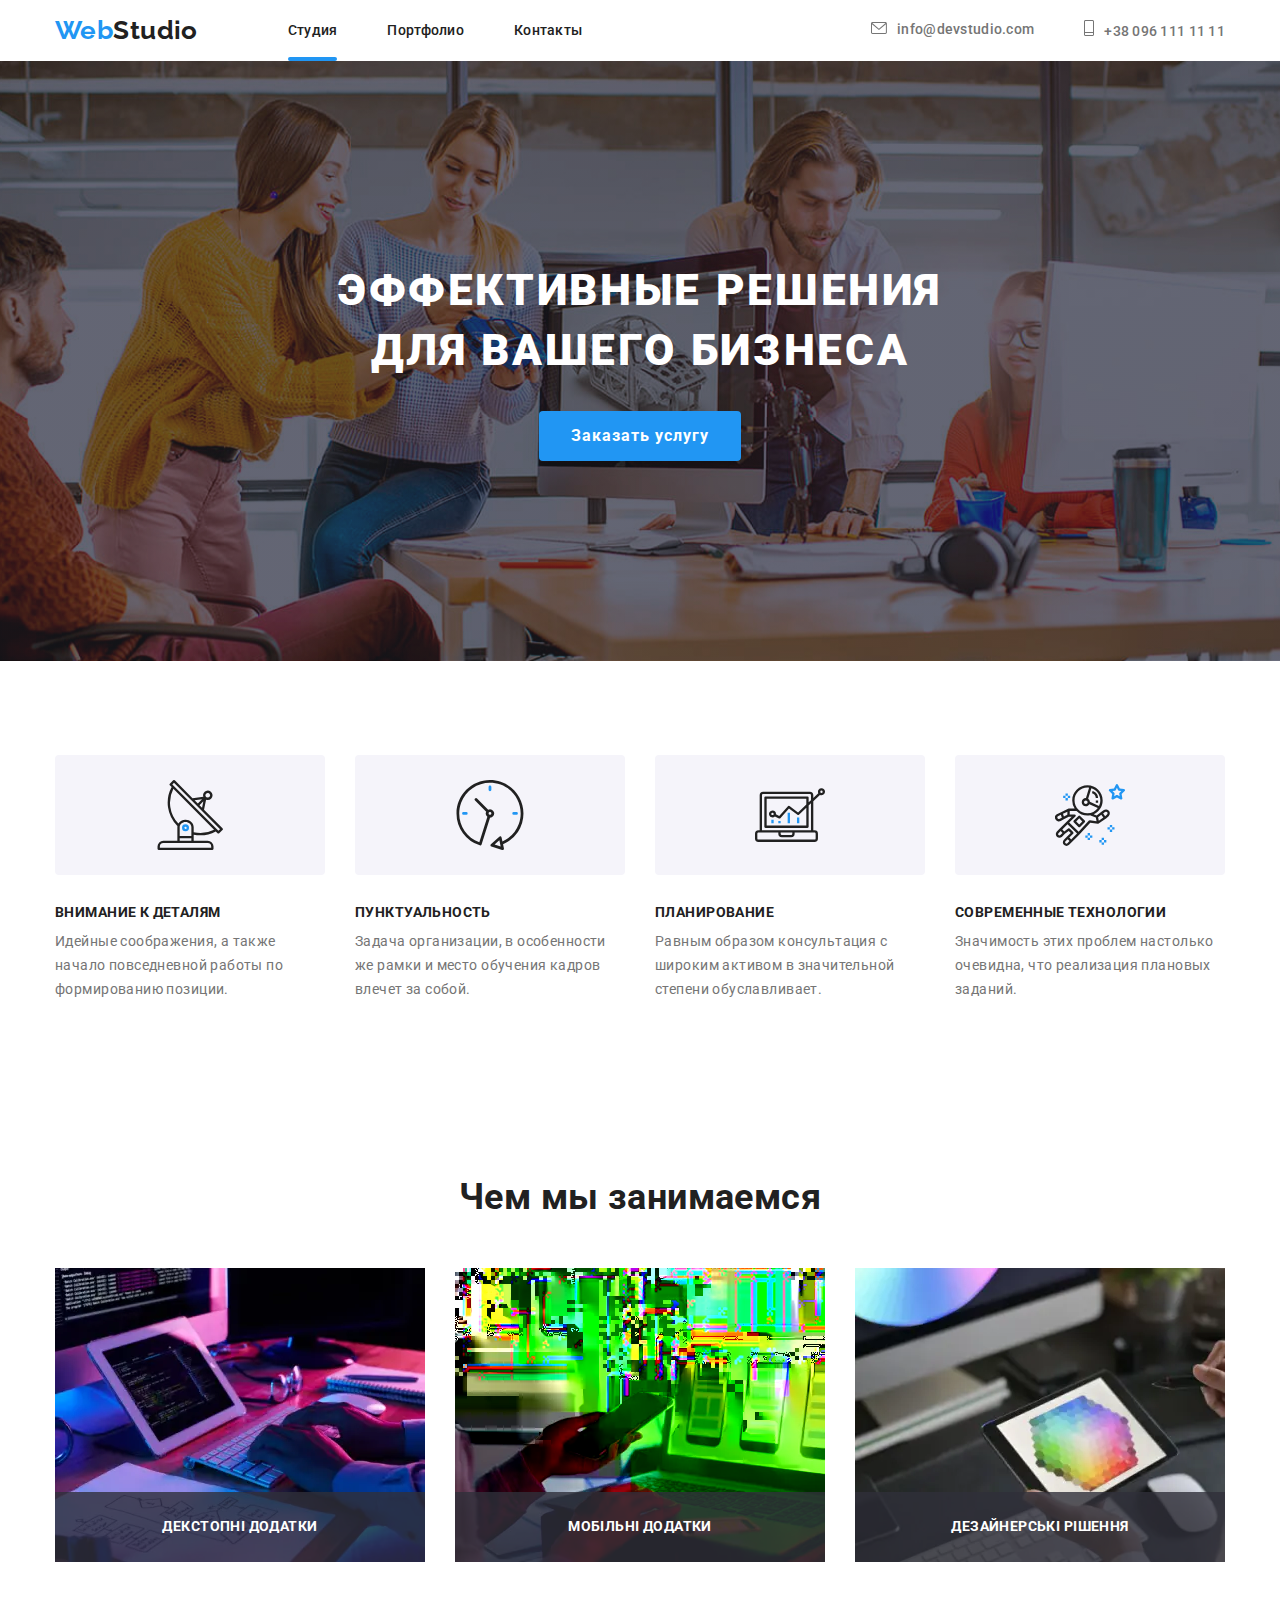
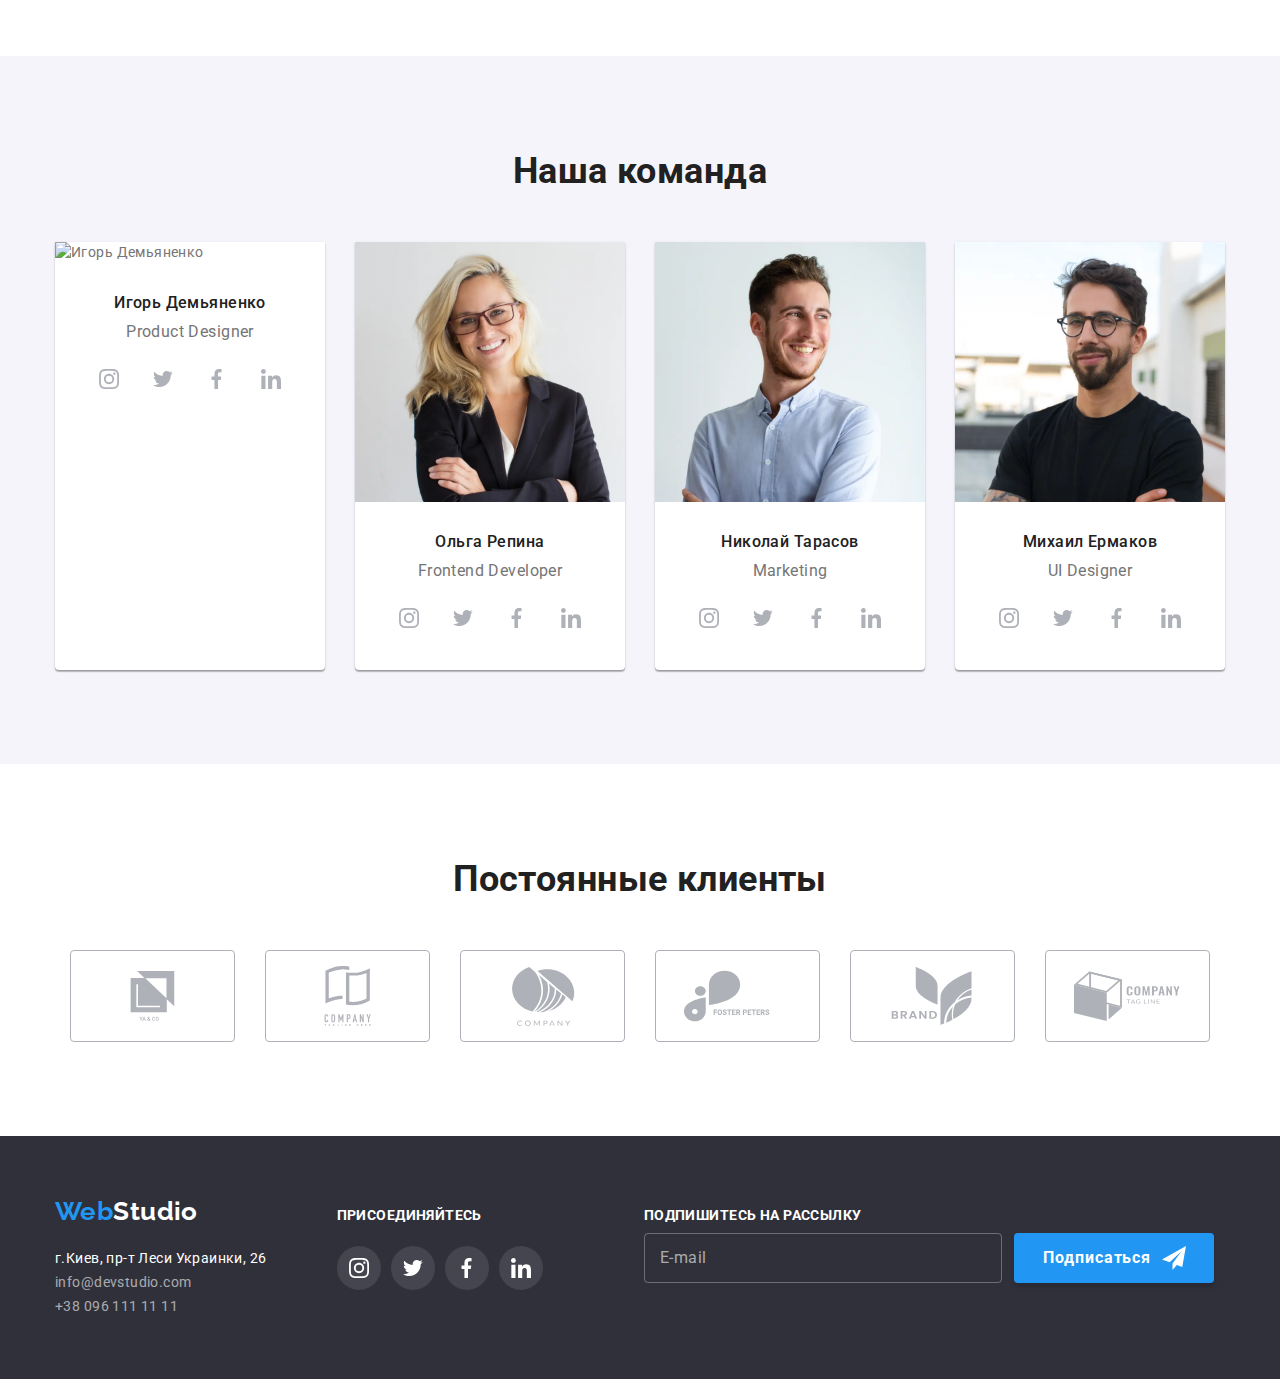
==== commit 35f92dcb: "ДЗ №8" ====
--- a/index.html
+++ b/index.html
@@ -86,19 +86,18 @@
                         <a href="mailto:nfo@devstudio.com"
                             class="mobile-menu__link mobile-menu__link-mail">nfo@devstudio.com</a>
                     </li>
-                    <ul class="social-menu">
-                        <li class="social-menu__item social-menu__item-border"><a href=""
-                                class="social-menu__link">Instagram</a>
-                        </li>
-                        <li class="social-menu__item social-menu__item-border"><a href=""
-                                class="social-menu__link">Twitter</a></li>
-                        <li class="social-menu__item social-menu__item-border"><a href=""
-                                class="social-menu__link">Facebook</a></li>
-                        <li class="social-menu__item"><a href="" class="social-menu__link">Linkedin</a></li>
-                    </ul>
-                </ul>
-            </div>
-
+                </ul>
+                <ul class="social-menu">
+                    <li class="social-menu__item social-menu__item-border"><a href=""
+                            class="social-menu__link">Instagram</a>
+                    </li>
+                    <li class="social-menu__item social-menu__item-border"><a href=""
+                            class="social-menu__link">Twitter</a></li>
+                    <li class="social-menu__item social-menu__item-border"><a href=""
+                            class="social-menu__link">Facebook</a></li>
+                    <li class="social-menu__item"><a href="" class="social-menu__link">Linkedin</a></li>
+                </ul>
+            </div>
         </div>
     </header>
 
@@ -185,8 +184,9 @@
                                 <source srcset="./images/desktop/koding.jpg 1x, ./images/desktop/koding@2x.jpg 2x"
                                     media="(min-width: 1200px)" />
 
-                                <img srcset="./images/2x/koding.jpg" src="./images/imgkodin.jpg" alt="кодинг" </picture>
-                                <h6 class="img-title">декстопні додатки</h6>
+                                <img srcset="./images/2x/koding.jpg" src="./images/imgkodin.jpg" alt="кодинг" />
+                            </picture>
+                            <h6 class="img-title">декстопні додатки</h6>
                         </div>
                     </li>
 
@@ -475,57 +475,55 @@
         <section class="section client">
             <div class="container client">
                 <h4 class="client-head">Постоянные клиенты</h4>
-                <div class="icon-client">
-                    <ul class="client-list">
-                        <li class="client-box">
-                            <a href="" class="client-link">
-                                <svg class="icons" width="45" height="50">
-                                    <use href="./images/svg/client.svg#icon-group-1"></use>
-                                </svg>
-                            </a>
-                        </li>
-
-                        <li class="client-box">
-                            <a href="" class="client-link">
-                                <svg class="icons" width="106" height="60">
-                                    <use href="./images/svg/client.svg#icon-group-2"></use>
-                                </svg>
-                            </a>
-                        </li>
-
-                        <li class="client-box">
-                            <a href="" class="client-link">
-                                <svg class="icons" width="106" height="60">
-                                    <use href="./images/svg/client.svg#icon-group-3"></use>
-                                </svg>
-                            </a>
-                        </li>
-
-                        <li class="client-box">
-                            <a href="" class="client-link">
-                                <svg class="icons" width="106" height="60">
-                                    <use href="./images/svg/client.svg#icon-group-4"></use>
-                                </svg>
-                            </a>
-                        </li>
-
-                        <li class="client-box">
-                            <a href="" class="client-link">
-                                <svg class="icons" width="106" height="60">
-                                    <use href="./images/svg/client.svg#icon-group-5"></use>
-                                </svg>
-                            </a>
-                        </li>
-
-                        <li class="client-box">
-                            <a href="" class="client-link">
-                                <svg class="icons" width="106" height="60">
-                                    <use href="./images/svg/client.svg#icon-group-6"></use>
-                                </svg>
-                            </a>
-                        </li>
-                    </ul>
-                </div>
+                <ul class="client-list">
+                    <li class="client-box">
+                        <a href="" class="client-link">
+                            <svg class="icons" width="45" height="50">
+                                <use href="./images/svg/client.svg#icon-group-1"></use>
+                            </svg>
+                        </a>
+                    </li>
+
+                    <li class="client-box">
+                        <a href="" class="client-link">
+                            <svg class="icons" width="106" height="60">
+                                <use href="./images/svg/client.svg#icon-group-2"></use>
+                            </svg>
+                        </a>
+                    </li>
+
+                    <li class="client-box">
+                        <a href="" class="client-link">
+                            <svg class="icons" width="106" height="60">
+                                <use href="./images/svg/client.svg#icon-group-3"></use>
+                            </svg>
+                        </a>
+                    </li>
+
+                    <li class="client-box">
+                        <a href="" class="client-link">
+                            <svg class="icons" width="106" height="60">
+                                <use href="./images/svg/client.svg#icon-group-4"></use>
+                            </svg>
+                        </a>
+                    </li>
+
+                    <li class="client-box">
+                        <a href="" class="client-link">
+                            <svg class="icons" width="106" height="60">
+                                <use href="./images/svg/client.svg#icon-group-5"></use>
+                            </svg>
+                        </a>
+                    </li>
+
+                    <li class="client-box">
+                        <a href="" class="client-link">
+                            <svg class="icons" width="106" height="60">
+                                <use href="./images/svg/client.svg#icon-group-6"></use>
+                            </svg>
+                        </a>
+                    </li>
+                </ul>
             </div>
         </section>
     </main>
@@ -588,7 +586,7 @@
                 </ul>
             </div>
             <div class="footer-form">
-                <b class="footer-title">Подпишитесь на рассылку</b>
+                <h3 class="footer-title portfolio">Подпишитесь на рассылку</h3>
                 <form class="online-form">
                     <label class="online-label">
                         <input type="email" placeholder="E-mail" name="email" class="online-input" />
--- a/css/main.min.css
+++ b/css/main.min.css
@@ -1 +1 @@
-:root{--primary-text-color: #757575;--title-text-color: #212121;--accent-color: #2196f3;--primary-white-color: #ffffff;--background-color: #2f303a;--icon-color: #afb1b8;--background-feature: #f5f4fa}.visually-hidden{position:absolute;width:1px;height:1px;padding:0;margin:-1px;overflow:hidden;clip:rect(0, 0, 0, 0);white-space:nowrap;border:0}.section{padding:60px 0;margin-right:auto;margin-left:auto}@media(max-width: 1199px){.section-works{display:none}}.section-works{padding-bottom:94px}@media(min-width: 1199px){.section-feature{padding:94px 0}}@media(min-width: 1200px){.section-command{padding:94px 0}}@media(min-width: 1200px){.section.client{padding:94px 0}}body{color:var(--primary-text-color);font-family:roboto,sans-serif;letter-spacing:.03em;font-size:14px;font-weight:400}.container{padding-left:15px;padding-right:15px}@media screen and (min-width: 480px){.container .container{width:480px;margin-left:auto;margin-right:auto}}@media screen and (min-width: 768px){.container .container{width:768px}}@media screen and (min-width: 1200px){.container .container{width:1200px}}.backdrop{position:fixed;top:0;left:0;width:100%;height:100%;background-color:rgba(0,0,0,.2);opacity:1;transition:opacity 250ms cubic-bezier(0.4, 0, 0.2, 1),visibility 250ms cubic-bezier(0.4, 0, 0.2, 1)}.backdrop.is-hidden{opacity:0;pointer-events:none}.mobile-menu{position:fixed;width:100%;height:100%;z-index:1000;top:0;left:0;background-color:var(--primary-white-color);opacity:0;visibility:hidden;pointer-events:none;transition:opacity 250ms linear,visibility 250ms linear}@media screen and (min-width: 768px){.mobile-menu{display:none}}@media screen and (min-width: 768px){.mobile-menu-open{display:none}}.mobile-menu.is-open{opacity:1;visibility:visible;pointer-events:auto}.mobile-menu__container{position:relative;padding-left:25px;padding-top:48px;padding-bottom:48px}.mobile-menu__close-btn{position:absolute;top:21px;right:25px;background-color:rgba(0,0,0,0);border:none;padding:0;line-height:0;cursor:pointer}.mobile-menu__close-btn:hover,.mobile-menu__close-btn:focus{fill:var(--accent-color)}.mobile-menu__item{margin-bottom:36px}.mobile-menu__item:nth-child(3n){margin-bottom:0}.mobile-menu__link{color:var(--title-text-color);font-size:40px;font-weight:500;line-height:1.17;letter-spacing:.02em;transition:color 250ms cubic-bezier(0.4, 0, 0.2, 1)}.mobile-menu__link:hover,.mobile-menu__link:focus{color:var(--accent-color)}.mobile-menu__link-current{color:var(--accent-color)}.mobile-menu__contacts{padding-top:302px}.mobile-menu__link-tel{color:var(--accent-color);font-size:34px;font-weight:500;line-height:1.18;letter-spacing:.02em}.mobile-menu__link-mail{color:var(--primary-text-color);font-size:24px;font-weight:500;line-height:1.17;letter-spacing:.02em}.mobile-menu__tel{margin-bottom:32px}.social-menu{display:flex;padding-top:64px}.social-menu__item-border::after{content:"";margin-left:10px;margin-right:10px;width:22px;height:0px;background-color:var(--primary-text-color);border:1px solid rgba(33,33,33,.2);transform:rotate(90deg)}.social-menu__link{color:var(--accent-color)}.submit{width:200px;height:50px;margin-top:30px;box-shadow:0px 4px 4px rgba(0,0,0,.15);border-radius:4px;background:var(--accent-color);border:none;font-size:16px;font-weight:700;line-height:1.87;letter-spacing:.06em;color:var(--primary-white-color);cursor:pointer;transition:background-color 250ms ubic-bezier(0.4, 0, 0.2, 1)}.submit:hover{background:#188ce8}.form-button{display:flex;justify-content:center}.contacts-header__link{display:block;color:var(--primary-text-color);font-size:12px;font-weight:500;line-height:1.14;letter-spacing:.02em}.contacts-header__link:hover,.contacts-header__link:focus{color:var(--accent-color)}.contacts-header__link{transition:color 250ms cubic-bezier(0.4, 0, 0.2, 1)}.contacts-header__link{transition:color 250ms cubic-bezier(0.4, 0, 0.2, 1)}.contacts-header{display:flex}@media(max-width: 1199px){.contacts-header{display:block;margin-left:auto;align-items:center}}@media(max-width: 767px){.contacts-header{display:none}}@media(min-width: 1200px){.contacts-header{display:flex;margin-left:auto;align-items:center;text-align:center}}@media(max-width: 1199px){.contacts-header__item+.contacts-header__item{margin-top:10px}}@media(min-width: 1199px){.contacts-header__item+.contacts-header__item{margin-left:50px}}.contacts-header__icon{display:inline-block;margin-right:10px;fill:currentColor}.section-title{margin-bottom:50px;color:var(--title-text-color);font-size:36px;font-weight:700;line-height:1.17;text-align:center}.modal{position:absolute;top:50%;left:50%;transform:translate(-50%, -50%);box-shadow:0px 1px 3px rgba(0,0,0,.12),0px 1px 1px rgba(0,0,0,.14),0px 2px 1px rgba(0,0,0,.2);border-radius:4px;min-width:528px;min-height:581px;background-color:var(--primary-white-color)}.modal-close{position:absolute;display:inline-flex;right:8px;top:8px;align-items:center;justify-content:center;width:30px;height:30px;border-radius:50%;background-color:var(--primary-white-color);border:1px solid rgba(0,0,0,.1);box-sizing:border-box;cursor:pointer}.form{display:flex;flex-direction:column;margin:0 auto;padding:40px}.form-title{display:block;margin-bottom:12px;font-size:20px;font-weight:700;line-height:23px;text-align:center;color:var(--title-text-color)}.form-field{margin-bottom:10px;justify-content:center}.form-field label{display:block;margin-bottom:4px;color:var(--primary-text-color);font-size:12px;font-weight:400;line-height:1.16;letter-spacing:.01em}.input-box{position:relative}.form-field input{width:100%;margin:0;padding:6px 10px;padding-left:42px;border:1px solid rgba(33,33,33,.2);border-radius:4px;height:40px;cursor:pointer;background-color:rgba(0,0,0,0);outline:rgba(0,0,0,0);transition:border 250ms cubic-bezier(0.4, 0, 0.2, 1)}.form-input:focus{border-color:var(--accent-color)}.form-input:focus+.input-icon{fill:var(--accent-color)}.input-icon{position:absolute;left:15px;top:50%;transform:translateY(-50%)}.backdrop-icon:hover{fill:var(--accent-color)}.backdrop-icon:focus{color:var(--accent-color)}textarea{width:100%;height:120px;border:1px solid rgba(33,33,33,.2);border-radius:4px;padding:12px 16px;resize:none;outline:none;transition:border 250ms cubic-bezier(0.4, 0, 0.2, 1)}.form-field textarea::-moz-placeholder{font-size:12px;font-weight:400;line-height:1.16;letter-spacing:.01em;color:rgba(117,117,117,.5)}.form-field textarea:-ms-input-placeholder{font-size:12px;font-weight:400;line-height:1.16;letter-spacing:.01em;color:rgba(117,117,117,.5)}.form-field textarea::placeholder{font-size:12px;font-weight:400;line-height:1.16;letter-spacing:.01em;color:rgba(117,117,117,.5)}.topic-option{display:flex;align-items:center}.topic-option label{font-size:14px;font-weight:400;line-height:1.71;color:var(--primary-text-color)}.option{-webkit-appearance:none;-moz-appearance:none;appearance:none;position:absolute}.option:checked+.check-text::before{border-color:var(--accent-color);background-color:var(--accent-color);background-image:url(../images/svg/checkon.svg)}.check-text{display:flex;align-items:center;padding-left:12px}.check-text span{display:flex;align-items:center;justify-content:center;margin-right:7px;width:16px;height:15px;border-radius:2px;border:2px solid var(--main-title-color)}.check-text::before{content:"";display:block;width:16px;height:15px;border:2px solid var(--title-text-color);border-radius:2px;cursor:pointer;margin-right:9px;background-size:contain;transition:background-color 250ms cubic-bezier(0.4, 0, 0.2, 1)}.check-link{color:var(--accent-color);text-decoration:underline}.check-icon{fill:rgba(0,0,0,0)}.site-nav{display:flex;margin-left:90px}@media(max-width: 767px){.site-nav{display:none}}.site-nav__link{position:relative}.site-nav__item+.site-nav__item{margin-left:50px}.site-nav__link-current{color:var(--accent-color)}.site-nav__link-current::after{position:absolute;display:block;content:"";width:100%;height:4px;top:76px;bottom:-1px;background-color:var(--accent-color);border-radius:2px}@media screen and (min-width: 1200px){.site-nav__link-current::after{top:67px}}.site-nav__link{padding-top:32px;padding-bottom:32px;color:var(--title-text-color);font-size:14px;font-weight:500;line-height:1.14;letter-spacing:.02em;transition:color 250ms cubic-bezier(0.4, 0, 0.2, 1)}.site-nav__link:hover,.site-nav__link:focus{color:var(--accent-color)}.page-header{border-bottom:1px;border:1px solid #ececec;padding-top:15px;padding-bottom:15px}.page-header-container{display:flex;align-items:center;justify-content:space-between}.main-nav{display:flex;align-items:center}.logo{color:var(--accent-color);font-family:raleway,sans-serif;font-size:26px;font-weight:700;line-height:1.19}.logo:hover{color:var(--accent-color)}.logo__second-part{color:var(--title-text-color)}.mobile-menu-open{background-color:rgba(0,0,0,0);border:none;padding:0;line-height:0}.hero{text-align:center;background:#2f303a;margin-left:auto;margin-right:auto;background-repeat:no-repeat;background-position:center}@media screen and (min-device-pixel-ratio: 2)and (max-width: 767px),screen and (-webkit-min-device-pixel-ratio: 2)and (max-width: 767px),screen and (min-resolution: 192dpi)and (max-width: 767px),screen and (min-resolution: 2dppx)and (max-width: 767px){.hero{background-image:linear-gradient(to right, rgba(47, 48, 58, 0.4), rgba(47, 48, 58, 0.4)),url(..//../images/mob/hero-mob@2x.jpg);padding:118px 0;max-width:480px;min-height:400px}}@media screen and (max-width: 767px){.hero{background-image:linear-gradient(to right, rgba(47, 48, 58, 0.4), rgba(47, 48, 58, 0.4)),url(..//../images/mob/hero-mob.jpg)}}@media screen and (min-device-pixel-ratio: 2)and (min-width: 768px),screen and (-webkit-min-device-pixel-ratio: 2)and (min-width: 768px),screen and (min-resolution: 192dpi)and (min-width: 768px),screen and (min-resolution: 2dppx)and (min-width: 768px){.hero{background-image:linear-gradient(to right, rgba(47, 48, 58, 0.4), rgba(47, 48, 58, 0.4)),url(..//../images/tab/hero-tab@2x.jpg);padding:118px 0;max-width:768px;min-height:400px}}@media screen and (min-width: 768px){.hero{background-image:linear-gradient(to right, rgba(47, 48, 58, 0.4), rgba(47, 48, 58, 0.4)),url(..//../images/tab/hero-tab.jpg)}}@media screen and (min-device-pixel-ratio: 2)and (min-width: 1200px),screen and (-webkit-min-device-pixel-ratio: 2)and (min-width: 1200px),screen and (min-resolution: 192dpi)and (min-width: 1200px),screen and (min-resolution: 2dppx)and (min-width: 1200px){.hero{background-image:linear-gradient(to right, rgba(47, 48, 58, 0.4), rgba(47, 48, 58, 0.4)),url(..//../images/desktop/hero-desk@2x.jpg);padding:200px 0;max-width:1600px;min-height:600px}}@media screen and (min-width: 1200px){.hero{background-image:linear-gradient(to right, rgba(47, 48, 58, 0.4), rgba(47, 48, 58, 0.4)),url(..//../images/desktop/hero-desk.jpg)}}.hero__title{max-width:650px;color:var(--primary-white-color);font-size:44px;font-weight:900;line-height:1.36;text-align:center;letter-spacing:.06em;text-transform:uppercase;margin:0 auto}@media screen and (max-width: 1199px){.hero__title{font-size:26px;font-weight:900;line-height:1.62}}.hero__button{border:none;border-radius:4px;padding:10px 32px;color:var(--primary-white-color);font-size:16px;font-weight:700;line-height:1.87;letter-spacing:.06em;background-color:var(--accent-color);margin-top:30px;box-shadow:0px 4px 4px rgba(0,0,0,.15);transition:background-color 250ms cubic-bezier(0.4, 0, 0.2, 1)}.hero__button:hover{background-color:#188ce8}@media screen and (min-width: 768px){.feature-list{display:flex;flex-wrap:wrap;margin:-15px;justify-content:center}}@media screen and (min-width: 1200px){.feature-list{margin:-15px}}.feature-list__item{text-align:center}@media screen and (max-width: 767px){.feature-list__item:nth-child(4n){margin-right:0}}@media screen and (min-width: 768px){.feature-list__item{width:354px;height:120px;margin:15px;margin-bottom:136px}}@media screen and (min-width: 1200px){.feature-list__item{width:270px;height:120px;margin:15px;margin-bottom:222px}}@media screen and (max-width: 767px){.feature-list__item{height:120px;margin-bottom:136px}}.feature-list__picture{display:flex;justify-content:center;align-items:center;margin-bottom:30px;background-color:#f5f4fa;border-radius:4px;height:120px}.feature-list__svg{margin:0 auto;justify-content:center}.feature-list__title{color:var(--title-text-color);font-size:14px;font-weight:700;line-height:1.14;text-transform:uppercase;margin-bottom:10px}.feature-list__text{font-size:14px;font-weight:400;line-height:1.71;margin-bottom:30px;text-align:left}.item-section{display:flex;justify-content:center}.item-section .image{margin-right:30px}.item-section .image:nth-child(3n){margin-right:0}.img-text{position:relative;display:flex;justify-content:center;align-items:center}.img-title{display:flex;align-items:center;justify-content:center;position:absolute;width:100%;height:70px;background-color:rgba(47,48,58,.8);font-size:14px;font-weight:700;line-height:1.14;text-align:center;text-transform:uppercase;color:var(--primary-white-color);bottom:0}.section-command{background:#f5f4fa}.section-title{text-align:center}@media(min-width: 480px){.section-title{margin-bottom:30px}}@media(min-width: 1199px){.section-title{margin-bottom:50px}}.command-list{justify-content:center;align-content:inherit}@media screen and (min-width: 768px){.command-list{display:flex;flex-wrap:wrap;margin:-15px}}@media screen and (max-width: 767px){.command-list__item{display:block;background:var(--primary-white-color);box-shadow:0px 1px 3px rgba(0,0,0,.12),0px 1px 1px rgba(0,0,0,.14),0px 2px 1px rgba(0,0,0,.2);border-radius:0px 0px 4px 4px;height:622px;margin-bottom:30px}.command-list__item:nth-child(4){margin:0}}@media screen and (min-width: 768px){.command-list__item{display:block;background:var(--primary-white-color);box-shadow:0px 1px 3px rgba(0,0,0,.12),0px 1px 1px rgba(0,0,0,.14),0px 2px 1px rgba(0,0,0,.2);border-radius:0px 0px 4px 4px;height:622px;margin-bottom:30px;margin:15px;height:536px}}@media screen and (min-width: 1200px){.command-list__item{background:var(--primary-white-color);box-shadow:0px 1px 3px rgba(0,0,0,.12),0px 1px 1px rgba(0,0,0,.14),0px 2px 1px rgba(0,0,0,.2);border-radius:0px 0px 4px 4px;height:428px}}.command-list__title{margin-bottom:10px;text-align:center;color:var(--title-text-color);font-size:16px;font-weight:500;line-height:1.19;text-align:center}.command-list__text{text-align:center;font-size:16px;font-weight:400;line-height:1.19;margin-bottom:16px}.command-list__box{padding-top:30px;padding-bottom:30px}.icon-list{display:flex;align-items:center;justify-content:space-between;width:206px;height:44px;margin-left:auto;margin-right:auto}.icon-list__link{display:flex;align-items:center;justify-content:center;width:100%;height:100%;border-radius:50%;background-color:#fff;color:var(--main-icons-color);fill:#afb1b8;transition:background-color 250ms cubic-bezier(0.4, 0, 0.2, 1),color 250ms cubic-bezier(0.4, 0, 0.2, 1)}.icon-list__link:hover,.icon-list__link:focus{background-color:var(--accent-color);fill:var(--primary-white-color)}.icon-list__box{width:44px;height:44px;margin-left:10px;fill:#afb1b8}.icon-list__box:first-child{margin-left:0}.icon-list__svg{color:currentColor}@media screen and (min-width: 480px){.command-list__img{width:450px}}@media screen and (min-width: 768px){.command-list__img{width:354px}}@media screen and (min-width: 1200px){.command-list__img{width:270px}}.container.client{color:var(--title-text-color);font-size:36px;font-weight:700;line-height:1.17;text-align:center}@media screen and (min-width: 480px){.container.client{color:var(--title-text-color);font-size:28px;font-weight:700;line-height:1.18;text-align:center}}@media screen and (min-width: 480px){.client-head{margin-bottom:30px}}@media screen and (min-width: 768px){.client-head{margin-bottom:50px}}.client-list{margin:-15px}@media screen and (min-width: 480px){.client-list{display:flex;flex-wrap:wrap;justify-content:center}}@media screen and (min-width: 480px){.client-box{width:210px;height:92px;margin:15px}}@media screen and (min-width: 768px){.client-box{width:226px;height:92px;margin:15px}}@media screen and (min-width: 1200px){.client-box{width:170px;height:92px;margin:15px}}.client-link{display:flex;align-items:center;justify-content:center;width:100%;height:100%;border:1px solid #afb1b8;border-radius:4px;color:#afb1b8;transition:color 250ms cubic-bezier(0.4, 0, 0.2, 1),border-color 250ms cubic-bezier(0.4, 0, 0.2, 1)}.client-link:hover{background-color:var(--primary-white-color);color:var(--accent-color);border-color:var(--accent-color)}.client-link:focus{background-color:var(--primary-white-color);color:var(--accent-color);border-color:var(--accent-color)}.icons{fill:currentColor}footer{padding-top:60px;padding-bottom:60px;background-color:#2f303a;text-align:center}@media screen and (min-width: 1200px){footer{text-align:left}}.container.footer{text-align:center}@media screen and (min-width: 480px){.container.footer{display:block;justify-content:space-between}}@media screen and (min-width: 768px){.container.footer{display:flex;flex-wrap:wrap;justify-content:space-around}}@media screen and (min-width: 1200px){.container.footer{padding-left:0;padding-right:0;text-align:left}}.footer-address{margin-bottom:60px}@media screen and (min-width: 480px){.footer-address{text-align:center}}@media screen and (min-width: 1200px){.footer-address{margin-right:70px;margin-bottom:0}}.logo.footer{display:inline-block;margin-bottom:20px}span{color:var(--primary-white-color)}.footer .link{color:var(--primary-white-color)}.footer .link{font-style:normal;font-size:14px;font-weight:400;line-height:1.71;color:rgba(255,255,255,.6);transition:color 250ms cubic-bezier(0.4, 0, 0.2, 1)}.footer .links :hover,.footer .links :focus{color:var(--accent-color)}.adress{transition:color 250ms cubic-bezier(0.4, 0, 0.2, 1)}@media screen and (min-width: 480px){.footer-social{display:block;text-align:center;margin-bottom:60px}}@media screen and (min-width: 1200px){.footer-social{margin-right:90px;margin-bottom:0}}.footer-title{text-transform:uppercase;color:var(--primary-white-color);font-size:14px;font-weight:700;line-height:16px;margin-bottom:10px}.soclist{display:flex;justify-content:center;margin-top:20px}.socitem{width:44px;height:44px;margin-left:10px}.socitem:first-child{margin-left:0}.soclink{display:flex;align-items:center;justify-content:center;width:100%;height:100%;border-radius:50%;background-color:rgba(255,255,255,.1);fill:var(--primary-white-color);transition:background-color 250ms cubic-bezier(0.4, 0, 0.2, 1)}.soclink:hover,.soclink:focus{background-color:var(--accent-color)}.online-form{margin-top:10px}@media screen and (min-width: 768px){.online-form{min-width:450px;margin:auto}}@media screen and (min-width: 1200px){.online-form{display:flex}}.online-label{display:block;margin-left:20px;margin-top:10px}@media screen and (min-width: 1200px){.online-label{display:block;margin-right:12px;margin-bottom:0}}.online-input{width:100%;color:var(--primary-white-color);padding:16px 15px;border-radius:4px;border:1px solid rgba(255,255,255,.3);background-color:rgba(0,0,0,0);transition:border-color 250ms cubic-bezier(0.4, 0, 0.2, 1)}.online-input::-moz-placeholder{font-size:16px;line-height:1.25;letter-spacing:.03em;color:rgba(255,255,255,.6);-moz-transition:color 250ms cubic-bezier(0.4, 0, 0.2, 1);transition:color 250ms cubic-bezier(0.4, 0, 0.2, 1)}.online-input:-ms-input-placeholder{font-size:16px;line-height:1.25;letter-spacing:.03em;color:rgba(255,255,255,.6);-ms-transition:color 250ms cubic-bezier(0.4, 0, 0.2, 1);transition:color 250ms cubic-bezier(0.4, 0, 0.2, 1)}.online-input::placeholder{font-size:16px;line-height:1.25;letter-spacing:.03em;color:rgba(255,255,255,.6);transition:color 250ms cubic-bezier(0.4, 0, 0.2, 1)}.online-input:focus{border-color:var(--accent-color)}.online-input:focus::-moz-placeholder{color:var(--main-footer-color)}.online-input:focus:-ms-input-placeholder{color:var(--main-footer-color)}.online-input:focus::placeholder{color:var(--main-footer-color)}@media screen and (min-width: 1200px){.online-input{min-width:358px}}.online-button{position:relative;display:block;margin:0 auto;min-width:200px;min-height:50px;border-radius:4px;border:none;background-color:var(--accent-color);box-shadow:0px 4px 4px rgba(0,0,0,.15);cursor:pointer;padding-left:29px;text-align:left;font-size:16px;font-weight:700;line-height:1.88;letter-spacing:.06em;color:var(--primary-white-color);transition:background-color 250ms cubic-bezier(0.4, 0, 0.2, 1)}@media screen and (min-width: 480px){.online-button{margin-top:20px}}@media screen and (min-width: 1200px){.online-button{margin-top:0}}.online-button:hover{background-color:#188ce8}.online-icon{position:absolute;right:28px;top:50%;transform:translateY(-50%)}@media screen and (min-width: 768px){.footer-form{min-width:450px;margin:auto}}@media screen and (min-width: 480px){.button{display:flex;justify-content:flex-start;margin-bottom:50px;gap:8px;flex-wrap:wrap}}@media screen and (min-width: 768px){.button{justify-content:center}}.content>button{font-family:inherit;cursor:pointer;border-radius:4px;padding:6px 22px;display:inline-block;border:none;color:var(--title-text-color);background-color:#f5f4fa;font-size:16px;font-weight:500;line-height:1.53;transition:color 250ms cubic-bezier(0.4, 0, 0.2, 1),background-color 250ms cubic-bezier(0.4, 0, 0.2, 1),box-shadow 250ms cubic-bezier(0.4, 0, 0.2, 1)}.content>button:hover,.content>button:focus{background-color:var(--accent-color);color:var(--primary-white-color);box-shadow:0px 3px 1px rgba(0,0,0,.1),0px 1px 2px rgba(0,0,0,.08),0px 2px 2px rgba(0,0,0,.12)}.content:nth-child(5n){margin-right:0}@media screen and (min-width: 768px){.picture-nav{display:flex;flex-wrap:wrap}}.picture-nav .link{color:var(--title-text-color);font-size:18px;font-weight:700;line-height:2;letter-spacing:.06em}.picture-nav .text{color:var(--primary-text-color);font-size:16px;font-weight:400;line-height:1.87}.picture-nav .headin{font-size:18px;font-weight:700;line-height:2;letter-spacing:.06em}.item-nav{margin-bottom:30px}@media screen and (max-width: 1199px){.item-nav{margin-right:30px}.item-nav:nth-child(even){margin-right:0}.item-nav:nth-child(9){margin-right:0}}@media screen and (min-width: 1200px){.item-nav{margin-right:30px}.item-nav:nth-child(3n){margin-right:0}}.item-nav:hover{box-shadow:0px 1px 1px rgba(0,0,0,.12),0px 4px 4px rgba(0,0,0,.06),1px 4px 6px rgba(0,0,0,.16)}.link.wrap:hover .text-wrap{transform:translateY(0)}.box-wrap{position:relative;overflow:hidden}.text-wrap{position:absolute;top:0;height:100%;padding:63px 24px;font-size:18px;line-height:1.56;color:var(--primary-white-color);text-align:left;background-color:rgba(33,150,243,.9);transform:translateY(101%);transition:transform 250ms cubic-bezier(0.4, 0, 0.2, 1)}.text-box{padding:24px 20px;background-color:var(--primary-white-color);border:1px solid #eee}.headin{margin-bottom:4px}/*# sourceMappingURL=main.min.css.map */+:root{--primary-text-color: #757575;--title-text-color: #212121;--accent-color: #2196f3;--primary-white-color: #ffffff;--background-color: #2f303a;--icon-color: #afb1b8;--background-feature: #f5f4fa}.visually-hidden{position:absolute;width:1px;height:1px;padding:0;margin:-1px;overflow:hidden;clip:rect(0, 0, 0, 0);white-space:nowrap;border:0}.section{padding:60px 0;margin-right:auto;margin-left:auto}@media(max-width: 1199px){.section-works{display:none}}.section-works{padding-bottom:94px}@media(min-width: 1199px){.section-feature{padding:94px 0}}@media(min-width: 1200px){.section-command{padding:94px 0}}@media(min-width: 1200px){.section.client{padding:94px 0}}body{color:var(--primary-text-color);font-family:roboto,sans-serif;letter-spacing:.03em;font-size:14px;font-weight:400}.container{padding:0 15px;margin:0 auto}@media screen and (min-width: 480px){.container{max-width:480px}}@media screen and (min-width: 768px){.container{max-width:768px}}@media screen and (min-width: 1200px){.container{max-width:1200px}}.backdrop{position:fixed;top:0;left:0;width:100%;height:100%;background-color:rgba(0,0,0,.2);opacity:1;transition:opacity 250ms cubic-bezier(0.4, 0, 0.2, 1),visibility 250ms cubic-bezier(0.4, 0, 0.2, 1)}.backdrop.is-hidden{opacity:0;pointer-events:none}.mobile-menu{position:fixed;width:100%;height:100%;z-index:1000;top:0;left:0;background-color:var(--primary-white-color);opacity:0;visibility:hidden;pointer-events:none;transition:opacity 250ms linear,visibility 250ms linear}@media screen and (min-width: 768px){.mobile-menu{display:none}}@media screen and (min-width: 768px){.mobile-menu-open{display:none}}.mobile-menu.is-open{opacity:1;visibility:visible;pointer-events:auto}.mobile-menu__container{position:relative;padding-left:25px;padding-top:48px;padding-bottom:48px}.mobile-menu__close-btn{position:absolute;top:21px;right:25px;background-color:rgba(0,0,0,0);border:none;padding:0;line-height:0;cursor:pointer}.mobile-menu__close-btn:hover,.mobile-menu__close-btn:focus{fill:var(--accent-color)}.mobile-menu__item{margin-bottom:36px}.mobile-menu__item:nth-child(3n){margin-bottom:0}.mobile-menu__link{color:var(--title-text-color);font-size:40px;font-weight:500;line-height:1.17;letter-spacing:.02em;transition:color 250ms cubic-bezier(0.4, 0, 0.2, 1)}.mobile-menu__link:hover,.mobile-menu__link:focus{color:var(--accent-color)}.mobile-menu__link-current{color:var(--accent-color)}.mobile-menu__contacts{padding-top:302px}.mobile-menu__link-tel{color:var(--accent-color);font-size:34px;font-weight:500;line-height:1.18;letter-spacing:.02em}.mobile-menu__link-mail{color:var(--primary-text-color);font-size:24px;font-weight:500;line-height:1.17;letter-spacing:.02em}.mobile-menu__tel{margin-bottom:32px}.social-menu{display:flex;padding-top:64px}.social-menu__item-border::after{content:"";margin-left:10px;margin-right:10px;width:22px;height:0px;background-color:var(--primary-text-color);border:1px solid rgba(33,33,33,.2);transform:rotate(90deg)}.social-menu__link{color:var(--accent-color)}.submit{width:200px;height:50px;margin-top:30px;box-shadow:0px 4px 4px rgba(0,0,0,.15);border-radius:4px;background:var(--accent-color);border:none;font-size:16px;font-weight:700;line-height:1.87;letter-spacing:.06em;color:var(--primary-white-color);cursor:pointer;transition:background-color 250ms ubic-bezier(0.4, 0, 0.2, 1)}.submit:hover{background:#188ce8}.form-button{display:flex;justify-content:center}.contacts-header__link{display:block;color:var(--primary-text-color);font-size:12px;font-weight:500;line-height:1.14;letter-spacing:.02em}.contacts-header__link:hover,.contacts-header__link:focus{color:var(--accent-color)}.contacts-header__link{transition:color 250ms cubic-bezier(0.4, 0, 0.2, 1)}.contacts-header__link{transition:color 250ms cubic-bezier(0.4, 0, 0.2, 1)}@media(min-width: 1200px){.contacts-header__link{font-size:14px;font-weight:500}}.contacts-header{display:flex}@media(max-width: 1199px){.contacts-header{display:block;margin-left:auto;align-items:center}}@media(max-width: 767px){.contacts-header{display:none}}@media(min-width: 1200px){.contacts-header{display:flex;margin-left:auto;align-items:center;text-align:center}}@media(max-width: 1199px){.contacts-header__item+.contacts-header__item{margin-top:10px}}@media(min-width: 1199px){.contacts-header__item+.contacts-header__item{margin-left:50px}}.contacts-header__icon{display:inline-block;margin-right:10px;fill:currentColor}.section-title{margin-bottom:50px;color:var(--title-text-color);font-size:36px;font-weight:700;line-height:1.17;text-align:center}.modal{position:absolute;top:50%;left:50%;transform:translate(-50%, -50%);box-shadow:0px 1px 3px rgba(0,0,0,.12),0px 1px 1px rgba(0,0,0,.14),0px 2px 1px rgba(0,0,0,.2);border-radius:4px;min-width:528px;min-height:581px;background-color:var(--primary-white-color)}.modal-close{position:absolute;display:inline-flex;right:8px;top:8px;align-items:center;justify-content:center;width:30px;height:30px;border-radius:50%;background-color:var(--primary-white-color);border:1px solid rgba(0,0,0,.1);box-sizing:border-box;cursor:pointer}.form{display:flex;flex-direction:column;margin:0 auto;padding:40px}.form-title{display:block;margin-bottom:12px;font-size:20px;font-weight:700;line-height:23px;text-align:center;color:var(--title-text-color)}.form-field{margin-bottom:10px;justify-content:center}.form-field label{display:block;margin-bottom:4px;color:var(--primary-text-color);font-size:12px;font-weight:400;line-height:1.16;letter-spacing:.01em}.input-box{position:relative}.form-field input{width:100%;margin:0;padding:6px 10px;padding-left:42px;border:1px solid rgba(33,33,33,.2);border-radius:4px;height:40px;cursor:pointer;background-color:rgba(0,0,0,0);outline:rgba(0,0,0,0);transition:border 250ms cubic-bezier(0.4, 0, 0.2, 1)}.form-input:focus{border-color:var(--accent-color)}.form-input:focus+.input-icon{fill:var(--accent-color)}.input-icon{position:absolute;left:15px;top:50%;transform:translateY(-50%)}.backdrop-icon:hover{fill:var(--accent-color)}.backdrop-icon:focus{color:var(--accent-color)}textarea{width:100%;height:120px;border:1px solid rgba(33,33,33,.2);border-radius:4px;padding:12px 16px;resize:none;outline:none;transition:border 250ms cubic-bezier(0.4, 0, 0.2, 1)}.form-field textarea::-moz-placeholder{font-size:12px;font-weight:400;line-height:1.16;letter-spacing:.01em;color:rgba(117,117,117,.5)}.form-field textarea:-ms-input-placeholder{font-size:12px;font-weight:400;line-height:1.16;letter-spacing:.01em;color:rgba(117,117,117,.5)}.form-field textarea::placeholder{font-size:12px;font-weight:400;line-height:1.16;letter-spacing:.01em;color:rgba(117,117,117,.5)}.topic-option{display:flex;align-items:center}.topic-option label{font-size:14px;font-weight:400;line-height:1.71;color:var(--primary-text-color)}.option{-webkit-appearance:none;-moz-appearance:none;appearance:none;position:absolute}.option:checked+.check-text::before{border-color:var(--accent-color);background-color:var(--accent-color);background-image:url(../images/svg/checkon.svg)}.check-text{display:flex;align-items:center;padding-left:12px}.check-text span{display:flex;align-items:center;justify-content:center;margin-right:7px;width:16px;height:15px;border-radius:2px;border:2px solid var(--main-title-color)}.check-text::before{content:"";display:block;width:16px;height:15px;border:2px solid var(--title-text-color);border-radius:2px;cursor:pointer;margin-right:9px;background-size:contain;transition:background-color 250ms cubic-bezier(0.4, 0, 0.2, 1)}.check-link{color:var(--accent-color);text-decoration:underline}.check-icon{fill:rgba(0,0,0,0)}.site-nav{display:flex;margin-left:90px}@media(max-width: 767px){.site-nav{display:none}}.site-nav__link{position:relative}.site-nav__item+.site-nav__item{margin-left:50px}.site-nav__link-current{color:var(--accent-color)}.site-nav__link-current::after{position:absolute;display:block;content:"";width:100%;height:4px;top:76px;bottom:-1px;background-color:var(--accent-color);border-radius:2px}@media screen and (min-width: 1200px){.site-nav__link-current::after{top:67px}}.site-nav__link{padding-top:32px;padding-bottom:32px;color:var(--title-text-color);font-size:14px;font-weight:500;line-height:1.14;letter-spacing:.02em;transition:color 250ms cubic-bezier(0.4, 0, 0.2, 1)}.site-nav__link:hover,.site-nav__link:focus{color:var(--accent-color)}.page-header{border-bottom:1px;border:1px solid #ececec;padding-top:15px;padding-bottom:15px;margin:0 auto}.page-header-container{display:flex;align-items:center;justify-content:space-between}@media screen and (min-width: 1200px){.page-header{max-width:1200px;border:none}}.main-nav{display:flex;align-items:center}.logo{color:var(--accent-color);font-family:raleway,sans-serif;font-size:26px;font-weight:700;line-height:1.19}.logo:hover{color:var(--accent-color)}.logo__second-part{color:var(--title-text-color)}.mobile-menu-open{background-color:rgba(0,0,0,0);border:none;padding:0;line-height:0}.hero{text-align:center;background:#2f303a;margin-left:auto;margin-right:auto;background-repeat:no-repeat;background-position:center}@media screen and (min-device-pixel-ratio: 2)and (max-width: 767px),screen and (-webkit-min-device-pixel-ratio: 2)and (max-width: 767px),screen and (min-resolution: 192dpi)and (max-width: 767px),screen and (min-resolution: 2dppx)and (max-width: 767px){.hero{background-image:linear-gradient(to right, rgba(47, 48, 58, 0.4), rgba(47, 48, 58, 0.4)),url(..//../images/mob/hero-mob@2x.jpg);padding:118px 0;max-width:480px;min-height:400px}}@media screen and (max-width: 767px){.hero{background-image:linear-gradient(to right, rgba(47, 48, 58, 0.4), rgba(47, 48, 58, 0.4)),url(..//../images/mob/hero-mob.jpg)}}@media screen and (min-device-pixel-ratio: 2)and (min-width: 768px),screen and (-webkit-min-device-pixel-ratio: 2)and (min-width: 768px),screen and (min-resolution: 192dpi)and (min-width: 768px),screen and (min-resolution: 2dppx)and (min-width: 768px){.hero{background-image:linear-gradient(to right, rgba(47, 48, 58, 0.4), rgba(47, 48, 58, 0.4)),url(..//../images/tab/hero-tab@2x.jpg);padding:118px 0;max-width:768px;min-height:400px}}@media screen and (min-width: 768px){.hero{background-image:linear-gradient(to right, rgba(47, 48, 58, 0.4), rgba(47, 48, 58, 0.4)),url(..//../images/tab/hero-tab.jpg)}}@media screen and (min-device-pixel-ratio: 2)and (min-width: 1200px),screen and (-webkit-min-device-pixel-ratio: 2)and (min-width: 1200px),screen and (min-resolution: 192dpi)and (min-width: 1200px),screen and (min-resolution: 2dppx)and (min-width: 1200px){.hero{background-image:linear-gradient(to right, rgba(47, 48, 58, 0.4), rgba(47, 48, 58, 0.4)),url(..//../images/desktop/hero-desk@2x.jpg);padding:200px 0;max-width:1600px;min-height:600px}}@media screen and (min-width: 1200px){.hero{background-image:linear-gradient(to right, rgba(47, 48, 58, 0.4), rgba(47, 48, 58, 0.4)),url(..//../images/desktop/hero-desk.jpg);padding-top:200px;padding-bottom:200px}}.hero__title{max-width:650px;color:var(--primary-white-color);font-size:44px;font-weight:900;line-height:1.36;text-align:center;letter-spacing:.06em;text-transform:uppercase;margin:0 auto}@media screen and (max-width: 1199px){.hero__title{font-size:26px;font-weight:900;line-height:1.62}}.hero__button{border:none;border-radius:4px;padding:10px 32px;color:var(--primary-white-color);font-size:16px;font-weight:700;line-height:1.87;letter-spacing:.06em;background-color:var(--accent-color);margin-top:30px;box-shadow:0px 4px 4px rgba(0,0,0,.15);transition:background-color 250ms cubic-bezier(0.4, 0, 0.2, 1)}.hero__button:hover{background-color:#188ce8}@media screen and (min-width: 768px){.feature-list{display:flex;flex-wrap:wrap;margin:-15px;justify-content:center}}@media screen and (min-width: 1200px){.feature-list{margin:-15px}}.feature-list__item{text-align:center}@media screen and (max-width: 767px){.feature-list__item:nth-child(4n){margin-right:0}}@media screen and (min-width: 768px){.feature-list__item{width:354px;height:120px;margin:15px;margin-bottom:136px}}@media screen and (min-width: 1200px){.feature-list__item{width:270px;height:120px;margin:15px;margin-bottom:222px}}@media screen and (max-width: 767px){.feature-list__item{height:120px;margin-bottom:136px}}.feature-list__picture{display:flex;justify-content:center;align-items:center;margin-bottom:30px;background-color:#f5f4fa;border-radius:4px;height:120px}.feature-list__svg{margin:0 auto;justify-content:center}.feature-list__title{color:var(--title-text-color);font-size:14px;font-weight:700;line-height:1.14;text-transform:uppercase;margin-bottom:10px}@media screen and (min-width: 768px){.feature-list__title{text-align:left}}.feature-list__text{font-size:14px;font-weight:400;line-height:1.71;margin-bottom:30px;text-align:left}.item-section{display:flex;justify-content:center}.item-section .image{margin-right:30px}.item-section .image:nth-child(3n){margin-right:0}.img-text{position:relative;display:flex;justify-content:center;align-items:center}.img-title{display:flex;align-items:center;justify-content:center;position:absolute;width:100%;height:70px;background-color:rgba(47,48,58,.8);font-size:14px;font-weight:700;line-height:1.14;text-align:center;text-transform:uppercase;color:var(--primary-white-color);bottom:0}.section-command{background:#f5f4fa}.section-title{text-align:center}@media(min-width: 480px){.section-title{margin-bottom:30px}}@media(min-width: 1199px){.section-title{margin-bottom:50px}}.command-list{justify-content:center;align-content:inherit}@media screen and (min-width: 768px){.command-list{display:flex;flex-wrap:wrap;margin:-15px}}@media screen and (max-width: 767px){.command-list__item{display:block;background:var(--primary-white-color);box-shadow:0px 1px 3px rgba(0,0,0,.12),0px 1px 1px rgba(0,0,0,.14),0px 2px 1px rgba(0,0,0,.2);border-radius:0px 0px 4px 4px;height:622px;margin-bottom:30px}.command-list__item:nth-child(4){margin:0}}@media screen and (min-width: 768px){.command-list__item{display:block;background:var(--primary-white-color);box-shadow:0px 1px 3px rgba(0,0,0,.12),0px 1px 1px rgba(0,0,0,.14),0px 2px 1px rgba(0,0,0,.2);border-radius:0px 0px 4px 4px;height:622px;margin-bottom:30px;margin:15px;height:536px}}@media screen and (min-width: 1200px){.command-list__item{background:var(--primary-white-color);box-shadow:0px 1px 3px rgba(0,0,0,.12),0px 1px 1px rgba(0,0,0,.14),0px 2px 1px rgba(0,0,0,.2);border-radius:0px 0px 4px 4px;height:428px}}.command-list__title{margin-bottom:10px;text-align:center;color:var(--title-text-color);font-size:16px;font-weight:500;line-height:1.19;text-align:center}.command-list__text{text-align:center;font-size:16px;font-weight:400;line-height:1.19;margin-bottom:16px}.command-list__box{padding-top:30px;padding-bottom:30px}.icon-list{display:flex;align-items:center;justify-content:space-between;width:206px;height:44px;margin-left:auto;margin-right:auto}.icon-list__link{display:flex;align-items:center;justify-content:center;width:100%;height:100%;border-radius:50%;background-color:#fff;color:var(--main-icons-color);fill:#afb1b8;transition:background-color 250ms cubic-bezier(0.4, 0, 0.2, 1),color 250ms cubic-bezier(0.4, 0, 0.2, 1)}.icon-list__link:hover,.icon-list__link:focus{background-color:var(--accent-color);fill:var(--primary-white-color)}.icon-list__box{width:44px;height:44px;margin-left:10px;fill:#afb1b8}.icon-list__box:first-child{margin-left:0}.icon-list__svg{color:currentColor}@media screen and (min-width: 480px){.command-list__img{width:450px}}@media screen and (min-width: 768px){.command-list__img{width:354px}}@media screen and (min-width: 1200px){.command-list__img{width:270px}}.container.client{color:var(--title-text-color);font-size:36px;font-weight:700;line-height:1.17;text-align:center}@media screen and (max-width: 768px){.container.client{max-width:768px}}@media screen and (max-width: 1199px){.client-head{margin-bottom:30px}}@media screen and (min-width: 1200px){.client-head{margin-bottom:50px}}.client-list{margin:-15px;padding-left:0}@media screen and (max-width: 767px){.client-list{display:flex;flex-wrap:wrap;gap:30px;margin:0}}@media screen and (max-width: 1199px){.client-list{display:flex;flex-wrap:wrap;gap:30px;margin:0;justify-content:center}}@media screen and (min-width: 1200px){.client-list{display:flex;gap:30px;margin:0;justify-content:center}}@media screen and (max-width: 767px){.client-box{flex-basis:calc((100% - 30px)/2);width:100%;height:92px}}@media screen and (min-width: 768px){.client-box{flex-basis:calc((100% - 90px)/3);width:100%;height:92px}}@media screen and (min-width: 1200px){.client-box{flex-basis:calc((100% - 180px)/6);width:100%;height:92px}}.client-link{display:flex;align-items:center;justify-content:center;width:100%;height:100%;border:1px solid #afb1b8;border-radius:4px;color:#afb1b8;transition:color 250ms cubic-bezier(0.4, 0, 0.2, 1),border-color 250ms cubic-bezier(0.4, 0, 0.2, 1)}.client-link:hover{background-color:var(--primary-white-color);color:var(--accent-color);border-color:var(--accent-color)}.client-link:focus{background-color:var(--primary-white-color);color:var(--accent-color);border-color:var(--accent-color)}.icons{fill:currentColor}footer{padding-top:60px;padding-bottom:60px;background-color:#2f303a;text-align:center}@media screen and (min-width: 1200px){footer{text-align:left;margin:0 auto}}.container.footer{text-align:center}@media screen and (min-width: 480px){.container.footer{display:block;justify-content:space-between}}@media screen and (min-width: 768px){.container.footer{display:flex;flex-wrap:wrap;justify-content:space-around}}@media screen and (min-width: 1200px){.container.footer{padding-left:15px;padding-right:15px;text-align:left;max-width:1200px;align-items:baseline}}.container.footer .footer-address{margin-bottom:60px}@media screen and (min-width: 480px){.container.footer .footer-address{text-align:center}}@media screen and (min-width: 1200px){.container.footer .footer-address{margin-right:70px;margin-bottom:0;text-align:left}}.container.footer .logo.footer{display:inline-block;margin-bottom:20px}.container.footer span{color:var(--primary-white-color)}.container.footer .footer .link{color:var(--primary-white-color)}.container.footer .footer .link{font-style:normal;font-size:14px;font-weight:400;line-height:1.71;color:rgba(255,255,255,.6);transition:color 250ms cubic-bezier(0.4, 0, 0.2, 1)}.container.footer .footer .links :hover,.container.footer .footer .links :focus{color:var(--accent-color)}.container.footer .adress{transition:color 250ms cubic-bezier(0.4, 0, 0.2, 1)}@media screen and (max-width: 768px){.footer-social{display:block;text-align:center;margin-bottom:60px}}@media screen and (min-width: 1200px){.footer-social{margin-right:90px;margin-bottom:0;text-align:left}}.footer-title{text-transform:uppercase;color:var(--primary-white-color);font-size:14px;font-weight:700;line-height:16px;margin-bottom:10px}.soclist{display:flex;justify-content:center;margin-top:20px}.socitem{width:44px;height:44px;margin-left:10px}.socitem:first-child{margin-left:0}.soclink{display:flex;align-items:center;justify-content:center;width:100%;height:100%;border-radius:50%;background-color:rgba(255,255,255,.1);fill:var(--primary-white-color);transition:background-color 250ms cubic-bezier(0.4, 0, 0.2, 1)}.soclink:hover,.soclink:focus{background-color:var(--accent-color)}.online-form{margin-top:10px}@media screen and (min-width: 768px){.online-form{min-width:450px;margin:auto}}@media screen and (min-width: 1200px){.online-form{display:flex}}.online-label{display:block}@media screen and (min-width: 1200px){.online-label{margin-right:12px;margin-bottom:0}}@media screen and (max-width: 1199px){.online-label{margin-bottom:20px}}.online-input{width:100%;color:var(--primary-white-color);padding:16px 15px;border-radius:4px;border:1px solid rgba(255,255,255,.3);background-color:rgba(0,0,0,0);transition:border-color 250ms cubic-bezier(0.4, 0, 0.2, 1)}.online-input::-moz-placeholder{font-size:16px;line-height:1.25;letter-spacing:.03em;color:rgba(255,255,255,.6);-moz-transition:color 250ms cubic-bezier(0.4, 0, 0.2, 1);transition:color 250ms cubic-bezier(0.4, 0, 0.2, 1)}.online-input:-ms-input-placeholder{font-size:16px;line-height:1.25;letter-spacing:.03em;color:rgba(255,255,255,.6);-ms-transition:color 250ms cubic-bezier(0.4, 0, 0.2, 1);transition:color 250ms cubic-bezier(0.4, 0, 0.2, 1)}.online-input::placeholder{font-size:16px;line-height:1.25;letter-spacing:.03em;color:rgba(255,255,255,.6);transition:color 250ms cubic-bezier(0.4, 0, 0.2, 1)}.online-input:focus{border-color:var(--accent-color)}.online-input:focus::-moz-placeholder{color:var(--main-footer-color)}.online-input:focus:-ms-input-placeholder{color:var(--main-footer-color)}.online-input:focus::placeholder{color:var(--main-footer-color)}@media screen and (min-width: 1200px){.online-input{min-width:358px}}.online-button{position:relative;display:block;margin-left:auto;margin-right:auto;min-width:200px;min-height:50px;border-radius:4px;border:none;background-color:var(--accent-color);box-shadow:0px 4px 4px rgba(0,0,0,.15);cursor:pointer;padding-left:29px;padding-right:29px;text-align:left;font-size:16px;font-weight:700;line-height:1.88;letter-spacing:.06em;color:var(--primary-white-color);transition:background-color 250ms cubic-bezier(0.4, 0, 0.2, 1)}@media screen and (max-width: 767px){.online-button{margin-top:20px}}.online-button:hover{background-color:#188ce8}.online-icon{position:absolute;right:28px;top:50%;transform:translateY(-50%)}@media screen and (min-width: 768px){.footer-form{min-width:450px;margin:0 auto}}.footer-title .portfolio{margin-bottom:10px}.button{display:flex;justify-content:flex-start;margin-bottom:50px;-moz-column-gap:8px;column-gap:8px;row-gap:15px;flex-wrap:wrap}@media screen and (min-width: 768px){.button{justify-content:center}}.content>button{font-family:inherit;cursor:pointer;border-radius:4px;padding:6px 22px;display:inline-block;border:none;color:var(--title-text-color);background-color:#f5f4fa;font-size:16px;font-weight:500;line-height:1.53;transition:color 250ms cubic-bezier(0.4, 0, 0.2, 1),background-color 250ms cubic-bezier(0.4, 0, 0.2, 1),box-shadow 250ms cubic-bezier(0.4, 0, 0.2, 1)}.content>button:hover,.content>button:focus{background-color:var(--accent-color);color:var(--primary-white-color);box-shadow:0px 3px 1px rgba(0,0,0,.1),0px 1px 2px rgba(0,0,0,.08),0px 2px 2px rgba(0,0,0,.12)}.content:nth-child(5n){margin-right:0}.picture-nav{display:flex;flex-wrap:wrap;gap:30px}@media screen and (min-width: 1200px){.picture-nav{justify-content:center}}.picture-nav .link{color:var(--title-text-color);font-size:18px;font-weight:700;line-height:2;letter-spacing:.06em}.picture-nav .text{color:var(--primary-text-color);font-size:16px;font-weight:400;line-height:1.87}.picture-nav .headin{font-size:18px;font-weight:700;line-height:2;letter-spacing:.06em}.item-nav{margin-bottom:30px}@media screen and (min-width: 768px){.item-nav{flex-basis:calc((100% - 30px)/2)}}@media screen and (min-width: 1200px){.item-nav{flex-basis:calc((100% - 60px)/3)}}.item-nav:hover{box-shadow:0px 1px 1px rgba(0,0,0,.12),0px 4px 4px rgba(0,0,0,.06),1px 4px 6px rgba(0,0,0,.16)}.link.wrap:hover .text-wrap{transform:translateY(0)}.box-wrap{position:relative;overflow:hidden}.text-wrap{position:absolute;top:0;height:100%;padding:63px 24px;font-size:18px;line-height:1.56;color:var(--primary-white-color);text-align:left;background-color:rgba(33,150,243,.9);transform:translateY(101%);transition:transform 250ms cubic-bezier(0.4, 0, 0.2, 1)}.text-box{padding:24px 20px;background-color:var(--primary-white-color);border:1px solid #eee}.headin{margin-bottom:4px}img{display:block;max-width:100%;height:auto}/*# sourceMappingURL=main.min.css.map */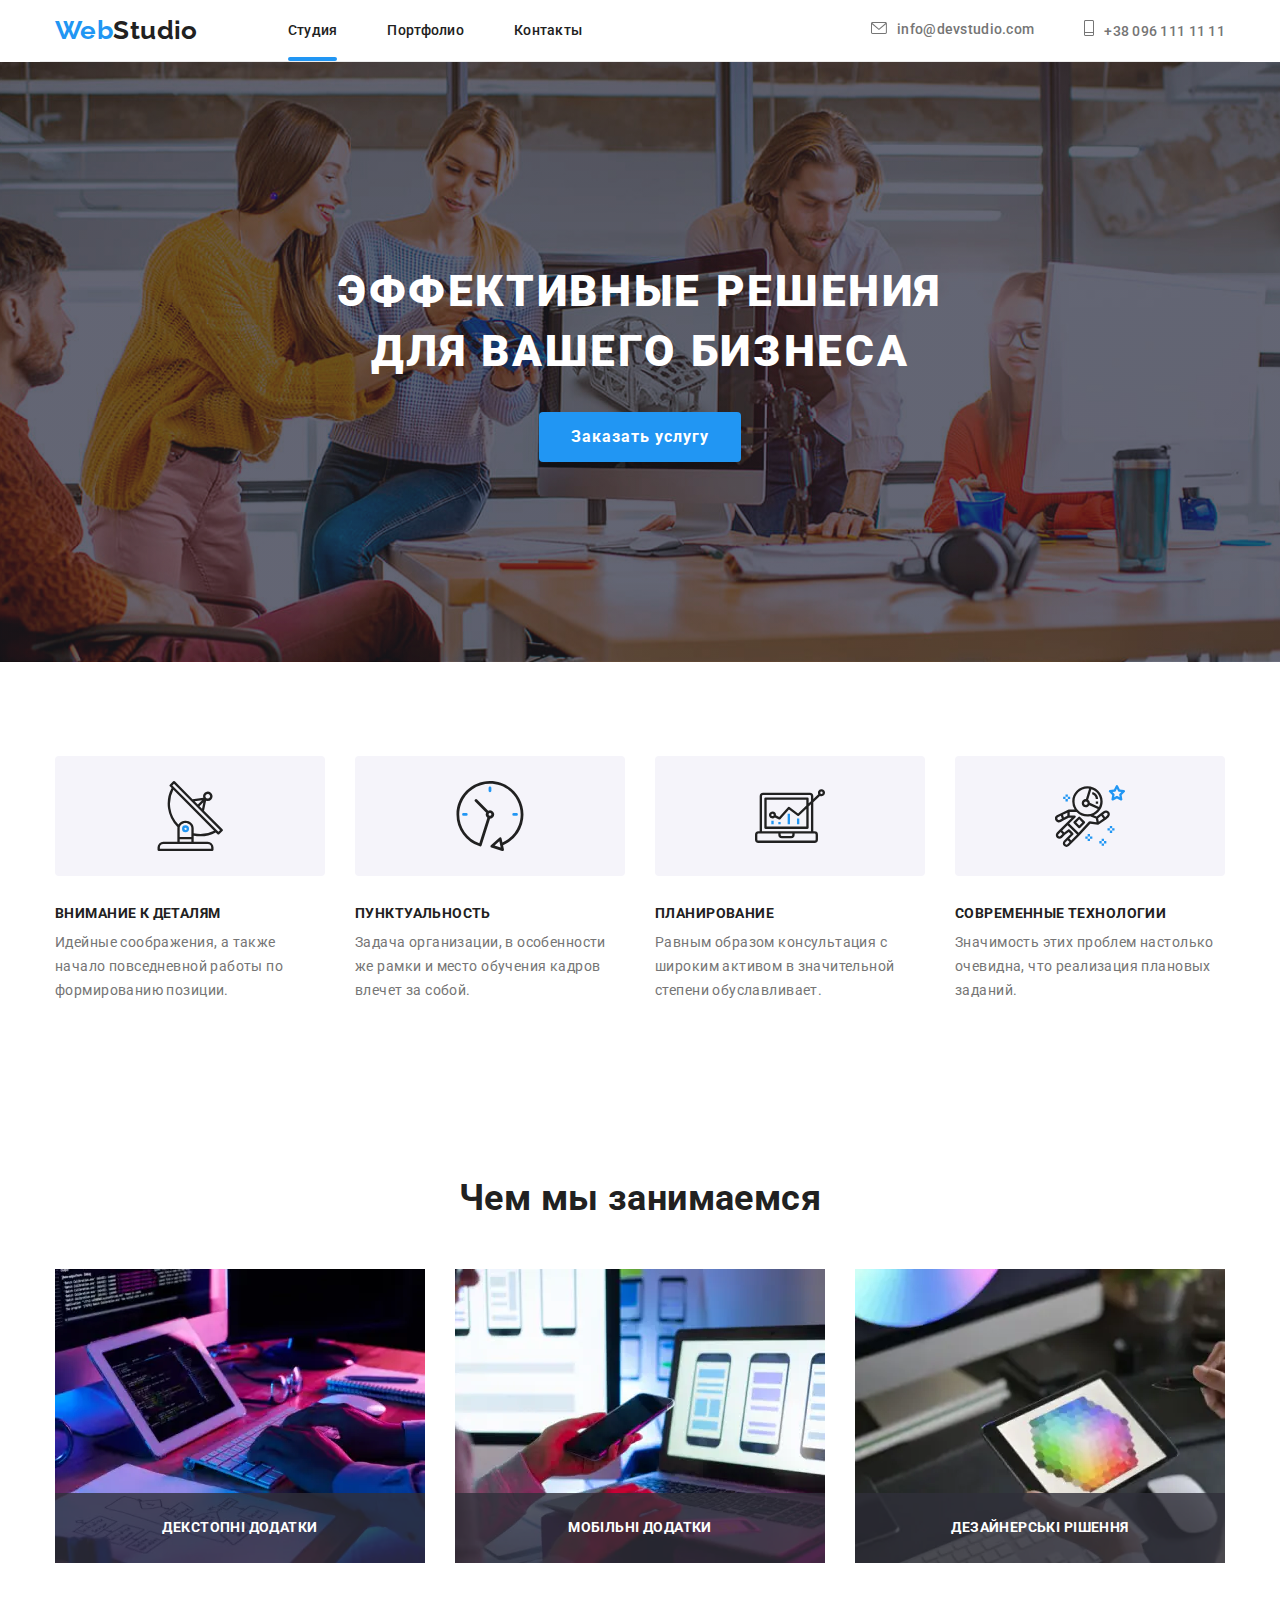
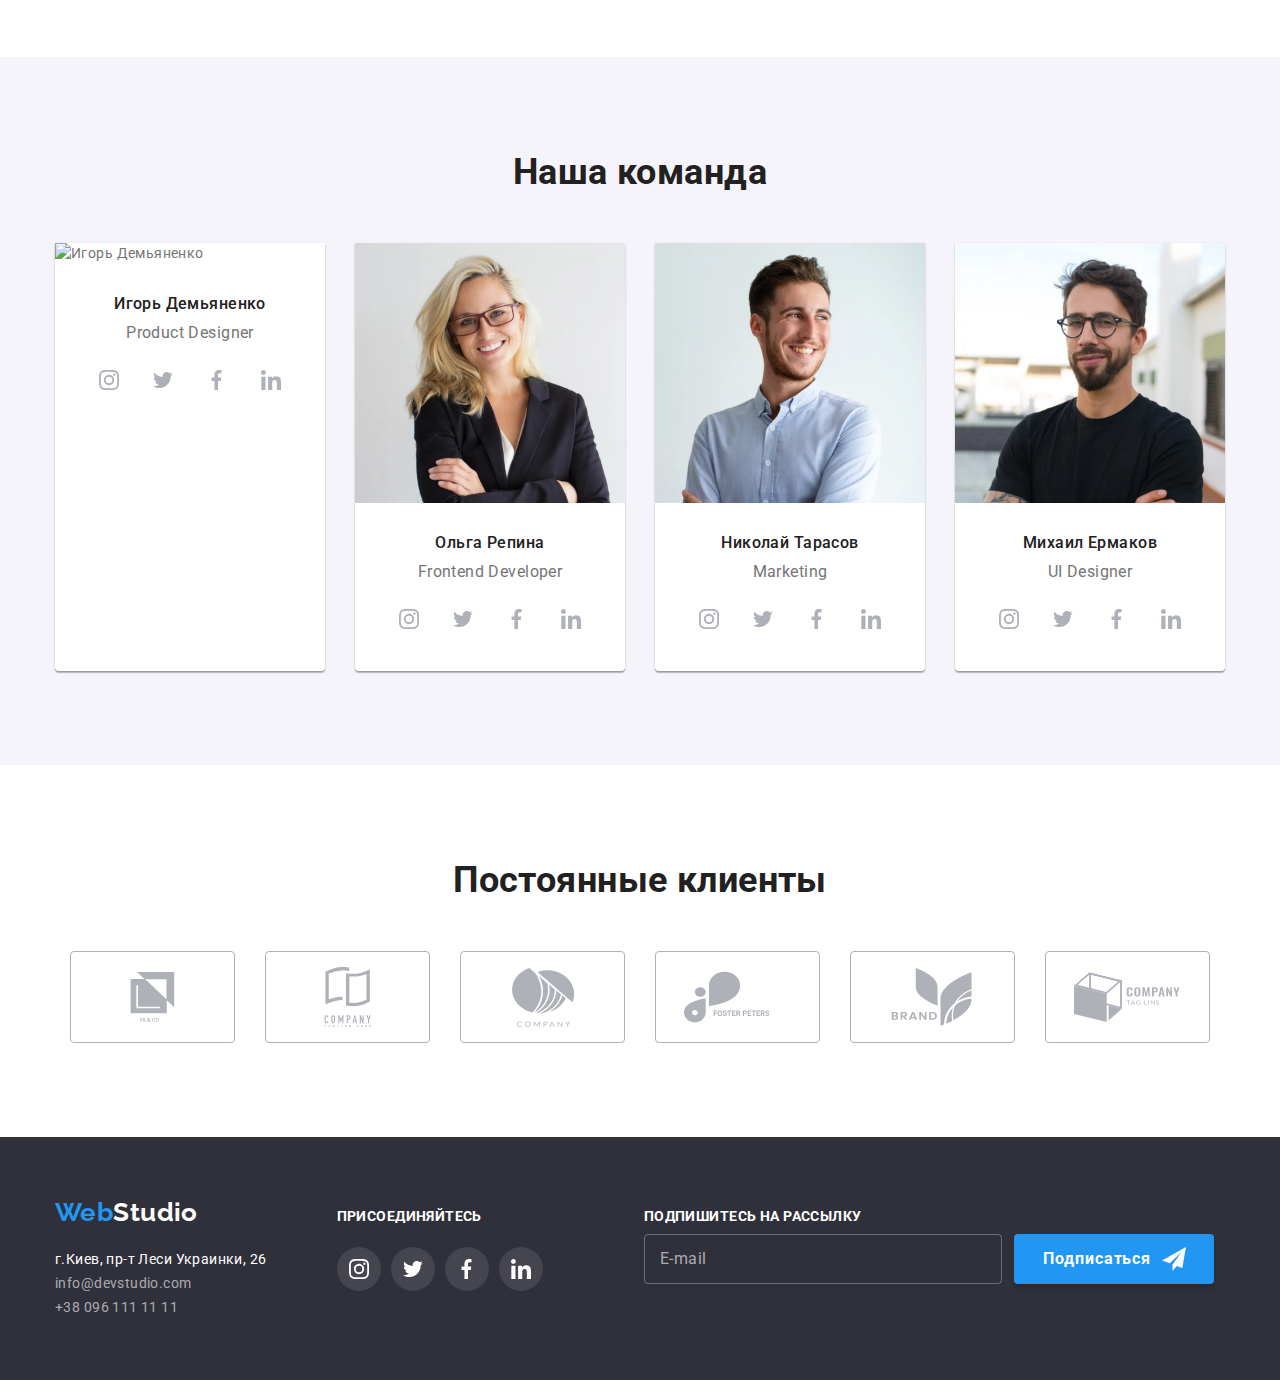
==== commit 3851c27a: "ДЗ №8" ====
--- a/index.html
+++ b/index.html
@@ -235,8 +235,6 @@
                 <ul class="command-list">
                     <li class="command-list__item">
                         <picture>
-                            <source srcset="./images/desktop/webp/igor.webp 1x, ./images/desktop/webp/igor@2x.webp 2x"
-                                media="(min-width: 1200px)" type="image/webp" />
                             <source srcset="./images/desktop/igor.jpg 1x, ./images/desktop/igor@2x.jpg 2x"
                                 media="(min-width: 1200px)" />
                             <source srcset="./images/tab/webp/igor-tab.webp 1x, ./images/tab/webp/igor-tab@2x.webp 2x"
--- a/css/main.min.css
+++ b/css/main.min.css
@@ -1 +1 @@
-:root{--primary-text-color: #757575;--title-text-color: #212121;--accent-color: #2196f3;--primary-white-color: #ffffff;--background-color: #2f303a;--icon-color: #afb1b8;--background-feature: #f5f4fa}.visually-hidden{position:absolute;width:1px;height:1px;padding:0;margin:-1px;overflow:hidden;clip:rect(0, 0, 0, 0);white-space:nowrap;border:0}.section{padding:60px 0;margin-right:auto;margin-left:auto}@media(max-width: 1199px){.section-works{display:none}}.section-works{padding-bottom:94px}@media(min-width: 1199px){.section-feature{padding:94px 0}}@media(min-width: 1200px){.section-command{padding:94px 0}}@media(min-width: 1200px){.section.client{padding:94px 0}}body{color:var(--primary-text-color);font-family:roboto,sans-serif;letter-spacing:.03em;font-size:14px;font-weight:400}.container{padding:0 15px;margin:0 auto}@media screen and (min-width: 480px){.container{max-width:480px}}@media screen and (min-width: 768px){.container{max-width:768px}}@media screen and (min-width: 1200px){.container{max-width:1200px}}.backdrop{position:fixed;top:0;left:0;width:100%;height:100%;background-color:rgba(0,0,0,.2);opacity:1;transition:opacity 250ms cubic-bezier(0.4, 0, 0.2, 1),visibility 250ms cubic-bezier(0.4, 0, 0.2, 1)}.backdrop.is-hidden{opacity:0;pointer-events:none}.mobile-menu{position:fixed;width:100%;height:100%;z-index:1000;top:0;left:0;background-color:var(--primary-white-color);opacity:0;visibility:hidden;pointer-events:none;transition:opacity 250ms linear,visibility 250ms linear}@media screen and (min-width: 768px){.mobile-menu{display:none}}@media screen and (min-width: 768px){.mobile-menu-open{display:none}}.mobile-menu.is-open{opacity:1;visibility:visible;pointer-events:auto}.mobile-menu__container{position:relative;padding-left:25px;padding-top:48px;padding-bottom:48px}.mobile-menu__close-btn{position:absolute;top:21px;right:25px;background-color:rgba(0,0,0,0);border:none;padding:0;line-height:0;cursor:pointer}.mobile-menu__close-btn:hover,.mobile-menu__close-btn:focus{fill:var(--accent-color)}.mobile-menu__item{margin-bottom:36px}.mobile-menu__item:nth-child(3n){margin-bottom:0}.mobile-menu__link{color:var(--title-text-color);font-size:40px;font-weight:500;line-height:1.17;letter-spacing:.02em;transition:color 250ms cubic-bezier(0.4, 0, 0.2, 1)}.mobile-menu__link:hover,.mobile-menu__link:focus{color:var(--accent-color)}.mobile-menu__link-current{color:var(--accent-color)}.mobile-menu__contacts{padding-top:302px}.mobile-menu__link-tel{color:var(--accent-color);font-size:34px;font-weight:500;line-height:1.18;letter-spacing:.02em}.mobile-menu__link-mail{color:var(--primary-text-color);font-size:24px;font-weight:500;line-height:1.17;letter-spacing:.02em}.mobile-menu__tel{margin-bottom:32px}.social-menu{display:flex;padding-top:64px}.social-menu__item-border::after{content:"";margin-left:10px;margin-right:10px;width:22px;height:0px;background-color:var(--primary-text-color);border:1px solid rgba(33,33,33,.2);transform:rotate(90deg)}.social-menu__link{color:var(--accent-color)}.submit{width:200px;height:50px;margin-top:30px;box-shadow:0px 4px 4px rgba(0,0,0,.15);border-radius:4px;background:var(--accent-color);border:none;font-size:16px;font-weight:700;line-height:1.87;letter-spacing:.06em;color:var(--primary-white-color);cursor:pointer;transition:background-color 250ms ubic-bezier(0.4, 0, 0.2, 1)}.submit:hover{background:#188ce8}.form-button{display:flex;justify-content:center}.contacts-header__link{display:block;color:var(--primary-text-color);font-size:12px;font-weight:500;line-height:1.14;letter-spacing:.02em}.contacts-header__link:hover,.contacts-header__link:focus{color:var(--accent-color)}.contacts-header__link{transition:color 250ms cubic-bezier(0.4, 0, 0.2, 1)}.contacts-header__link{transition:color 250ms cubic-bezier(0.4, 0, 0.2, 1)}@media(min-width: 1200px){.contacts-header__link{font-size:14px;font-weight:500}}.contacts-header{display:flex}@media(max-width: 1199px){.contacts-header{display:block;margin-left:auto;align-items:center}}@media(max-width: 767px){.contacts-header{display:none}}@media(min-width: 1200px){.contacts-header{display:flex;margin-left:auto;align-items:center;text-align:center}}@media(max-width: 1199px){.contacts-header__item+.contacts-header__item{margin-top:10px}}@media(min-width: 1199px){.contacts-header__item+.contacts-header__item{margin-left:50px}}.contacts-header__icon{display:inline-block;margin-right:10px;fill:currentColor}.section-title{margin-bottom:50px;color:var(--title-text-color);font-size:36px;font-weight:700;line-height:1.17;text-align:center}.modal{position:absolute;top:50%;left:50%;transform:translate(-50%, -50%);box-shadow:0px 1px 3px rgba(0,0,0,.12),0px 1px 1px rgba(0,0,0,.14),0px 2px 1px rgba(0,0,0,.2);border-radius:4px;min-width:528px;min-height:581px;background-color:var(--primary-white-color)}.modal-close{position:absolute;display:inline-flex;right:8px;top:8px;align-items:center;justify-content:center;width:30px;height:30px;border-radius:50%;background-color:var(--primary-white-color);border:1px solid rgba(0,0,0,.1);box-sizing:border-box;cursor:pointer}.form{display:flex;flex-direction:column;margin:0 auto;padding:40px}.form-title{display:block;margin-bottom:12px;font-size:20px;font-weight:700;line-height:23px;text-align:center;color:var(--title-text-color)}.form-field{margin-bottom:10px;justify-content:center}.form-field label{display:block;margin-bottom:4px;color:var(--primary-text-color);font-size:12px;font-weight:400;line-height:1.16;letter-spacing:.01em}.input-box{position:relative}.form-field input{width:100%;margin:0;padding:6px 10px;padding-left:42px;border:1px solid rgba(33,33,33,.2);border-radius:4px;height:40px;cursor:pointer;background-color:rgba(0,0,0,0);outline:rgba(0,0,0,0);transition:border 250ms cubic-bezier(0.4, 0, 0.2, 1)}.form-input:focus{border-color:var(--accent-color)}.form-input:focus+.input-icon{fill:var(--accent-color)}.input-icon{position:absolute;left:15px;top:50%;transform:translateY(-50%)}.backdrop-icon:hover{fill:var(--accent-color)}.backdrop-icon:focus{color:var(--accent-color)}textarea{width:100%;height:120px;border:1px solid rgba(33,33,33,.2);border-radius:4px;padding:12px 16px;resize:none;outline:none;transition:border 250ms cubic-bezier(0.4, 0, 0.2, 1)}.form-field textarea::-moz-placeholder{font-size:12px;font-weight:400;line-height:1.16;letter-spacing:.01em;color:rgba(117,117,117,.5)}.form-field textarea:-ms-input-placeholder{font-size:12px;font-weight:400;line-height:1.16;letter-spacing:.01em;color:rgba(117,117,117,.5)}.form-field textarea::placeholder{font-size:12px;font-weight:400;line-height:1.16;letter-spacing:.01em;color:rgba(117,117,117,.5)}.topic-option{display:flex;align-items:center}.topic-option label{font-size:14px;font-weight:400;line-height:1.71;color:var(--primary-text-color)}.option{-webkit-appearance:none;-moz-appearance:none;appearance:none;position:absolute}.option:checked+.check-text::before{border-color:var(--accent-color);background-color:var(--accent-color);background-image:url(../images/svg/checkon.svg)}.check-text{display:flex;align-items:center;padding-left:12px}.check-text span{display:flex;align-items:center;justify-content:center;margin-right:7px;width:16px;height:15px;border-radius:2px;border:2px solid var(--main-title-color)}.check-text::before{content:"";display:block;width:16px;height:15px;border:2px solid var(--title-text-color);border-radius:2px;cursor:pointer;margin-right:9px;background-size:contain;transition:background-color 250ms cubic-bezier(0.4, 0, 0.2, 1)}.check-link{color:var(--accent-color);text-decoration:underline}.check-icon{fill:rgba(0,0,0,0)}.site-nav{display:flex;margin-left:90px}@media(max-width: 767px){.site-nav{display:none}}.site-nav__link{position:relative}.site-nav__item+.site-nav__item{margin-left:50px}.site-nav__link-current{color:var(--accent-color)}.site-nav__link-current::after{position:absolute;display:block;content:"";width:100%;height:4px;top:76px;bottom:-1px;background-color:var(--accent-color);border-radius:2px}@media screen and (min-width: 1200px){.site-nav__link-current::after{top:67px}}.site-nav__link{padding-top:32px;padding-bottom:32px;color:var(--title-text-color);font-size:14px;font-weight:500;line-height:1.14;letter-spacing:.02em;transition:color 250ms cubic-bezier(0.4, 0, 0.2, 1)}.site-nav__link:hover,.site-nav__link:focus{color:var(--accent-color)}.page-header{border-bottom:1px;border:1px solid #ececec;padding-top:15px;padding-bottom:15px;margin:0 auto}.page-header-container{display:flex;align-items:center;justify-content:space-between}@media screen and (min-width: 1200px){.page-header{max-width:1200px;border:none}}.main-nav{display:flex;align-items:center}.logo{color:var(--accent-color);font-family:raleway,sans-serif;font-size:26px;font-weight:700;line-height:1.19}.logo:hover{color:var(--accent-color)}.logo__second-part{color:var(--title-text-color)}.mobile-menu-open{background-color:rgba(0,0,0,0);border:none;padding:0;line-height:0}.hero{text-align:center;background:#2f303a;margin-left:auto;margin-right:auto;background-repeat:no-repeat;background-position:center}@media screen and (min-device-pixel-ratio: 2)and (max-width: 767px),screen and (-webkit-min-device-pixel-ratio: 2)and (max-width: 767px),screen and (min-resolution: 192dpi)and (max-width: 767px),screen and (min-resolution: 2dppx)and (max-width: 767px){.hero{background-image:linear-gradient(to right, rgba(47, 48, 58, 0.4), rgba(47, 48, 58, 0.4)),url(..//../images/mob/hero-mob@2x.jpg);padding:118px 0;max-width:480px;min-height:400px}}@media screen and (max-width: 767px){.hero{background-image:linear-gradient(to right, rgba(47, 48, 58, 0.4), rgba(47, 48, 58, 0.4)),url(..//../images/mob/hero-mob.jpg)}}@media screen and (min-device-pixel-ratio: 2)and (min-width: 768px),screen and (-webkit-min-device-pixel-ratio: 2)and (min-width: 768px),screen and (min-resolution: 192dpi)and (min-width: 768px),screen and (min-resolution: 2dppx)and (min-width: 768px){.hero{background-image:linear-gradient(to right, rgba(47, 48, 58, 0.4), rgba(47, 48, 58, 0.4)),url(..//../images/tab/hero-tab@2x.jpg);padding:118px 0;max-width:768px;min-height:400px}}@media screen and (min-width: 768px){.hero{background-image:linear-gradient(to right, rgba(47, 48, 58, 0.4), rgba(47, 48, 58, 0.4)),url(..//../images/tab/hero-tab.jpg)}}@media screen and (min-device-pixel-ratio: 2)and (min-width: 1200px),screen and (-webkit-min-device-pixel-ratio: 2)and (min-width: 1200px),screen and (min-resolution: 192dpi)and (min-width: 1200px),screen and (min-resolution: 2dppx)and (min-width: 1200px){.hero{background-image:linear-gradient(to right, rgba(47, 48, 58, 0.4), rgba(47, 48, 58, 0.4)),url(..//../images/desktop/hero-desk@2x.jpg);padding:200px 0;max-width:1600px;min-height:600px}}@media screen and (min-width: 1200px){.hero{background-image:linear-gradient(to right, rgba(47, 48, 58, 0.4), rgba(47, 48, 58, 0.4)),url(..//../images/desktop/hero-desk.jpg);padding-top:200px;padding-bottom:200px}}.hero__title{max-width:650px;color:var(--primary-white-color);font-size:44px;font-weight:900;line-height:1.36;text-align:center;letter-spacing:.06em;text-transform:uppercase;margin:0 auto}@media screen and (max-width: 1199px){.hero__title{font-size:26px;font-weight:900;line-height:1.62}}.hero__button{border:none;border-radius:4px;padding:10px 32px;color:var(--primary-white-color);font-size:16px;font-weight:700;line-height:1.87;letter-spacing:.06em;background-color:var(--accent-color);margin-top:30px;box-shadow:0px 4px 4px rgba(0,0,0,.15);transition:background-color 250ms cubic-bezier(0.4, 0, 0.2, 1)}.hero__button:hover{background-color:#188ce8}@media screen and (min-width: 768px){.feature-list{display:flex;flex-wrap:wrap;margin:-15px;justify-content:center}}@media screen and (min-width: 1200px){.feature-list{margin:-15px}}.feature-list__item{text-align:center}@media screen and (max-width: 767px){.feature-list__item:nth-child(4n){margin-right:0}}@media screen and (min-width: 768px){.feature-list__item{width:354px;height:120px;margin:15px;margin-bottom:136px}}@media screen and (min-width: 1200px){.feature-list__item{width:270px;height:120px;margin:15px;margin-bottom:222px}}@media screen and (max-width: 767px){.feature-list__item{height:120px;margin-bottom:136px}}.feature-list__picture{display:flex;justify-content:center;align-items:center;margin-bottom:30px;background-color:#f5f4fa;border-radius:4px;height:120px}.feature-list__svg{margin:0 auto;justify-content:center}.feature-list__title{color:var(--title-text-color);font-size:14px;font-weight:700;line-height:1.14;text-transform:uppercase;margin-bottom:10px}@media screen and (min-width: 768px){.feature-list__title{text-align:left}}.feature-list__text{font-size:14px;font-weight:400;line-height:1.71;margin-bottom:30px;text-align:left}.item-section{display:flex;justify-content:center}.item-section .image{margin-right:30px}.item-section .image:nth-child(3n){margin-right:0}.img-text{position:relative;display:flex;justify-content:center;align-items:center}.img-title{display:flex;align-items:center;justify-content:center;position:absolute;width:100%;height:70px;background-color:rgba(47,48,58,.8);font-size:14px;font-weight:700;line-height:1.14;text-align:center;text-transform:uppercase;color:var(--primary-white-color);bottom:0}.section-command{background:#f5f4fa}.section-title{text-align:center}@media(min-width: 480px){.section-title{margin-bottom:30px}}@media(min-width: 1199px){.section-title{margin-bottom:50px}}.command-list{justify-content:center;align-content:inherit}@media screen and (min-width: 768px){.command-list{display:flex;flex-wrap:wrap;margin:-15px}}@media screen and (max-width: 767px){.command-list__item{display:block;background:var(--primary-white-color);box-shadow:0px 1px 3px rgba(0,0,0,.12),0px 1px 1px rgba(0,0,0,.14),0px 2px 1px rgba(0,0,0,.2);border-radius:0px 0px 4px 4px;height:622px;margin-bottom:30px}.command-list__item:nth-child(4){margin:0}}@media screen and (min-width: 768px){.command-list__item{display:block;background:var(--primary-white-color);box-shadow:0px 1px 3px rgba(0,0,0,.12),0px 1px 1px rgba(0,0,0,.14),0px 2px 1px rgba(0,0,0,.2);border-radius:0px 0px 4px 4px;height:622px;margin-bottom:30px;margin:15px;height:536px}}@media screen and (min-width: 1200px){.command-list__item{background:var(--primary-white-color);box-shadow:0px 1px 3px rgba(0,0,0,.12),0px 1px 1px rgba(0,0,0,.14),0px 2px 1px rgba(0,0,0,.2);border-radius:0px 0px 4px 4px;height:428px}}.command-list__title{margin-bottom:10px;text-align:center;color:var(--title-text-color);font-size:16px;font-weight:500;line-height:1.19;text-align:center}.command-list__text{text-align:center;font-size:16px;font-weight:400;line-height:1.19;margin-bottom:16px}.command-list__box{padding-top:30px;padding-bottom:30px}.icon-list{display:flex;align-items:center;justify-content:space-between;width:206px;height:44px;margin-left:auto;margin-right:auto}.icon-list__link{display:flex;align-items:center;justify-content:center;width:100%;height:100%;border-radius:50%;background-color:#fff;color:var(--main-icons-color);fill:#afb1b8;transition:background-color 250ms cubic-bezier(0.4, 0, 0.2, 1),color 250ms cubic-bezier(0.4, 0, 0.2, 1)}.icon-list__link:hover,.icon-list__link:focus{background-color:var(--accent-color);fill:var(--primary-white-color)}.icon-list__box{width:44px;height:44px;margin-left:10px;fill:#afb1b8}.icon-list__box:first-child{margin-left:0}.icon-list__svg{color:currentColor}@media screen and (min-width: 480px){.command-list__img{width:450px}}@media screen and (min-width: 768px){.command-list__img{width:354px}}@media screen and (min-width: 1200px){.command-list__img{width:270px}}.container.client{color:var(--title-text-color);font-size:36px;font-weight:700;line-height:1.17;text-align:center}@media screen and (max-width: 768px){.container.client{max-width:768px}}@media screen and (max-width: 1199px){.client-head{margin-bottom:30px}}@media screen and (min-width: 1200px){.client-head{margin-bottom:50px}}.client-list{margin:-15px;padding-left:0}@media screen and (max-width: 767px){.client-list{display:flex;flex-wrap:wrap;gap:30px;margin:0}}@media screen and (max-width: 1199px){.client-list{display:flex;flex-wrap:wrap;gap:30px;margin:0;justify-content:center}}@media screen and (min-width: 1200px){.client-list{display:flex;gap:30px;margin:0;justify-content:center}}@media screen and (max-width: 767px){.client-box{flex-basis:calc((100% - 30px)/2);width:100%;height:92px}}@media screen and (min-width: 768px){.client-box{flex-basis:calc((100% - 90px)/3);width:100%;height:92px}}@media screen and (min-width: 1200px){.client-box{flex-basis:calc((100% - 180px)/6);width:100%;height:92px}}.client-link{display:flex;align-items:center;justify-content:center;width:100%;height:100%;border:1px solid #afb1b8;border-radius:4px;color:#afb1b8;transition:color 250ms cubic-bezier(0.4, 0, 0.2, 1),border-color 250ms cubic-bezier(0.4, 0, 0.2, 1)}.client-link:hover{background-color:var(--primary-white-color);color:var(--accent-color);border-color:var(--accent-color)}.client-link:focus{background-color:var(--primary-white-color);color:var(--accent-color);border-color:var(--accent-color)}.icons{fill:currentColor}footer{padding-top:60px;padding-bottom:60px;background-color:#2f303a;text-align:center}@media screen and (min-width: 1200px){footer{text-align:left;margin:0 auto}}.container.footer{text-align:center}@media screen and (min-width: 480px){.container.footer{display:block;justify-content:space-between}}@media screen and (min-width: 768px){.container.footer{display:flex;flex-wrap:wrap;justify-content:space-around}}@media screen and (min-width: 1200px){.container.footer{padding-left:15px;padding-right:15px;text-align:left;max-width:1200px;align-items:baseline}}.container.footer .footer-address{margin-bottom:60px}@media screen and (min-width: 480px){.container.footer .footer-address{text-align:center}}@media screen and (min-width: 1200px){.container.footer .footer-address{margin-right:70px;margin-bottom:0;text-align:left}}.container.footer .logo.footer{display:inline-block;margin-bottom:20px}.container.footer span{color:var(--primary-white-color)}.container.footer .footer .link{color:var(--primary-white-color)}.container.footer .footer .link{font-style:normal;font-size:14px;font-weight:400;line-height:1.71;color:rgba(255,255,255,.6);transition:color 250ms cubic-bezier(0.4, 0, 0.2, 1)}.container.footer .footer .links :hover,.container.footer .footer .links :focus{color:var(--accent-color)}.container.footer .adress{transition:color 250ms cubic-bezier(0.4, 0, 0.2, 1)}@media screen and (max-width: 768px){.footer-social{display:block;text-align:center;margin-bottom:60px}}@media screen and (min-width: 1200px){.footer-social{margin-right:90px;margin-bottom:0;text-align:left}}.footer-title{text-transform:uppercase;color:var(--primary-white-color);font-size:14px;font-weight:700;line-height:16px;margin-bottom:10px}.soclist{display:flex;justify-content:center;margin-top:20px}.socitem{width:44px;height:44px;margin-left:10px}.socitem:first-child{margin-left:0}.soclink{display:flex;align-items:center;justify-content:center;width:100%;height:100%;border-radius:50%;background-color:rgba(255,255,255,.1);fill:var(--primary-white-color);transition:background-color 250ms cubic-bezier(0.4, 0, 0.2, 1)}.soclink:hover,.soclink:focus{background-color:var(--accent-color)}.online-form{margin-top:10px}@media screen and (min-width: 768px){.online-form{min-width:450px;margin:auto}}@media screen and (min-width: 1200px){.online-form{display:flex}}.online-label{display:block}@media screen and (min-width: 1200px){.online-label{margin-right:12px;margin-bottom:0}}@media screen and (max-width: 1199px){.online-label{margin-bottom:20px}}.online-input{width:100%;color:var(--primary-white-color);padding:16px 15px;border-radius:4px;border:1px solid rgba(255,255,255,.3);background-color:rgba(0,0,0,0);transition:border-color 250ms cubic-bezier(0.4, 0, 0.2, 1)}.online-input::-moz-placeholder{font-size:16px;line-height:1.25;letter-spacing:.03em;color:rgba(255,255,255,.6);-moz-transition:color 250ms cubic-bezier(0.4, 0, 0.2, 1);transition:color 250ms cubic-bezier(0.4, 0, 0.2, 1)}.online-input:-ms-input-placeholder{font-size:16px;line-height:1.25;letter-spacing:.03em;color:rgba(255,255,255,.6);-ms-transition:color 250ms cubic-bezier(0.4, 0, 0.2, 1);transition:color 250ms cubic-bezier(0.4, 0, 0.2, 1)}.online-input::placeholder{font-size:16px;line-height:1.25;letter-spacing:.03em;color:rgba(255,255,255,.6);transition:color 250ms cubic-bezier(0.4, 0, 0.2, 1)}.online-input:focus{border-color:var(--accent-color)}.online-input:focus::-moz-placeholder{color:var(--main-footer-color)}.online-input:focus:-ms-input-placeholder{color:var(--main-footer-color)}.online-input:focus::placeholder{color:var(--main-footer-color)}@media screen and (min-width: 1200px){.online-input{min-width:358px}}.online-button{position:relative;display:block;margin-left:auto;margin-right:auto;min-width:200px;min-height:50px;border-radius:4px;border:none;background-color:var(--accent-color);box-shadow:0px 4px 4px rgba(0,0,0,.15);cursor:pointer;padding-left:29px;padding-right:29px;text-align:left;font-size:16px;font-weight:700;line-height:1.88;letter-spacing:.06em;color:var(--primary-white-color);transition:background-color 250ms cubic-bezier(0.4, 0, 0.2, 1)}@media screen and (max-width: 767px){.online-button{margin-top:20px}}.online-button:hover{background-color:#188ce8}.online-icon{position:absolute;right:28px;top:50%;transform:translateY(-50%)}@media screen and (min-width: 768px){.footer-form{min-width:450px;margin:0 auto}}.footer-title .portfolio{margin-bottom:10px}.button{display:flex;justify-content:flex-start;margin-bottom:50px;-moz-column-gap:8px;column-gap:8px;row-gap:15px;flex-wrap:wrap}@media screen and (min-width: 768px){.button{justify-content:center}}.content>button{font-family:inherit;cursor:pointer;border-radius:4px;padding:6px 22px;display:inline-block;border:none;color:var(--title-text-color);background-color:#f5f4fa;font-size:16px;font-weight:500;line-height:1.53;transition:color 250ms cubic-bezier(0.4, 0, 0.2, 1),background-color 250ms cubic-bezier(0.4, 0, 0.2, 1),box-shadow 250ms cubic-bezier(0.4, 0, 0.2, 1)}.content>button:hover,.content>button:focus{background-color:var(--accent-color);color:var(--primary-white-color);box-shadow:0px 3px 1px rgba(0,0,0,.1),0px 1px 2px rgba(0,0,0,.08),0px 2px 2px rgba(0,0,0,.12)}.content:nth-child(5n){margin-right:0}.picture-nav{display:flex;flex-wrap:wrap;gap:30px}@media screen and (min-width: 1200px){.picture-nav{justify-content:center}}.picture-nav .link{color:var(--title-text-color);font-size:18px;font-weight:700;line-height:2;letter-spacing:.06em}.picture-nav .text{color:var(--primary-text-color);font-size:16px;font-weight:400;line-height:1.87}.picture-nav .headin{font-size:18px;font-weight:700;line-height:2;letter-spacing:.06em}.item-nav{margin-bottom:30px}@media screen and (min-width: 768px){.item-nav{flex-basis:calc((100% - 30px)/2)}}@media screen and (min-width: 1200px){.item-nav{flex-basis:calc((100% - 60px)/3)}}.item-nav:hover{box-shadow:0px 1px 1px rgba(0,0,0,.12),0px 4px 4px rgba(0,0,0,.06),1px 4px 6px rgba(0,0,0,.16)}.link.wrap:hover .text-wrap{transform:translateY(0)}.box-wrap{position:relative;overflow:hidden}.text-wrap{position:absolute;top:0;height:100%;padding:63px 24px;font-size:18px;line-height:1.56;color:var(--primary-white-color);text-align:left;background-color:rgba(33,150,243,.9);transform:translateY(101%);transition:transform 250ms cubic-bezier(0.4, 0, 0.2, 1)}.text-box{padding:24px 20px;background-color:var(--primary-white-color);border:1px solid #eee}.headin{margin-bottom:4px}img{display:block;max-width:100%;height:auto}/*# sourceMappingURL=main.min.css.map */+:root{--primary-text-color: #757575;--title-text-color: #212121;--accent-color: #2196f3;--primary-white-color: #ffffff;--background-color: #2f303a;--icon-color: #afb1b8;--background-feature: #f5f4fa}.visually-hidden{position:absolute;width:1px;height:1px;padding:0;margin:-1px;overflow:hidden;clip:rect(0, 0, 0, 0);white-space:nowrap;border:0}.section{padding:60px 0;margin-right:auto;margin-left:auto}@media(max-width: 1199px){.section-works{display:none}}.section-works{padding-bottom:94px}@media(min-width: 1199px){.section-feature{padding:94px 0}}@media(min-width: 1200px){.section-command{padding:94px 0}}@media(min-width: 1200px){.section.client{padding:94px 0}}body{color:var(--primary-text-color);font-family:roboto,sans-serif;letter-spacing:.03em;font-size:14px;font-weight:400}.container{padding:0 15px;margin:0 auto}@media screen and (min-width: 480px){.container{max-width:480px}}@media screen and (min-width: 768px){.container{max-width:768px}}@media screen and (min-width: 1200px){.container{max-width:1200px}}.backdrop{position:fixed;top:0;left:0;width:100%;height:100%;background-color:rgba(0,0,0,.2);opacity:1;transition:opacity 250ms cubic-bezier(0.4, 0, 0.2, 1),visibility 250ms cubic-bezier(0.4, 0, 0.2, 1)}.backdrop.is-hidden{opacity:0;pointer-events:none}.mobile-menu{position:fixed;width:100%;height:100%;z-index:1000;top:0;left:0;background-color:var(--primary-white-color);opacity:0;visibility:hidden;pointer-events:none;transition:opacity 250ms linear,visibility 250ms linear}@media screen and (min-width: 768px){.mobile-menu{display:none}}@media screen and (min-width: 768px){.mobile-menu-open{display:none}}.mobile-menu.is-open{opacity:1;visibility:visible;pointer-events:auto}.mobile-menu__container{position:relative;padding-left:25px;padding-top:48px;padding-bottom:48px}.mobile-menu__close-btn{position:absolute;top:21px;right:25px;background-color:rgba(0,0,0,0);border:none;padding:0;line-height:0;cursor:pointer}.mobile-menu__close-btn:hover,.mobile-menu__close-btn:focus{fill:var(--accent-color)}.mobile-menu__item{margin-bottom:36px}.mobile-menu__item:nth-child(3n){margin-bottom:0}.mobile-menu__link{color:var(--title-text-color);font-size:40px;font-weight:500;line-height:1.17;letter-spacing:.02em;transition:color 250ms cubic-bezier(0.4, 0, 0.2, 1)}.mobile-menu__link:hover,.mobile-menu__link:focus{color:var(--accent-color)}.mobile-menu__link-current{color:var(--accent-color)}.mobile-menu__contacts{padding-top:302px}.mobile-menu__link-tel{color:var(--accent-color);font-size:34px;font-weight:500;line-height:1.18;letter-spacing:.02em}.mobile-menu__link-mail{color:var(--primary-text-color);font-size:24px;font-weight:500;line-height:1.17;letter-spacing:.02em}.mobile-menu__tel{margin-bottom:32px}.social-menu{display:flex;padding-top:64px}.social-menu__item-border::after{content:"";margin-left:10px;margin-right:10px;width:22px;height:0px;background-color:var(--primary-text-color);border:1px solid rgba(33,33,33,.2);transform:rotate(90deg)}.social-menu__link{color:var(--accent-color)}.submit{width:200px;height:50px;margin-top:30px;box-shadow:0px 4px 4px rgba(0,0,0,.15);border-radius:4px;background:var(--accent-color);border:none;font-size:16px;font-weight:700;line-height:1.87;letter-spacing:.06em;color:var(--primary-white-color);cursor:pointer;transition:background-color 250ms ubic-bezier(0.4, 0, 0.2, 1)}.submit:hover{background:#188ce8}.form-button{display:flex;justify-content:center}.contacts-header__link{display:block;color:var(--primary-text-color);font-size:12px;font-weight:500;line-height:1.14;letter-spacing:.02em}.contacts-header__link:hover,.contacts-header__link:focus{color:var(--accent-color)}.contacts-header__link{transition:color 250ms cubic-bezier(0.4, 0, 0.2, 1)}.contacts-header__link{transition:color 250ms cubic-bezier(0.4, 0, 0.2, 1)}@media(min-width: 1200px){.contacts-header__link{font-size:14px;font-weight:500}}.contacts-header{display:flex}@media(max-width: 1199px){.contacts-header{display:block;margin-left:auto;align-items:center}}@media(max-width: 767px){.contacts-header{display:none}}@media(min-width: 1200px){.contacts-header{display:flex;margin-left:auto;align-items:center;text-align:center}}@media(max-width: 1199px){.contacts-header__item+.contacts-header__item{margin-top:10px}}@media(min-width: 1199px){.contacts-header__item+.contacts-header__item{margin-left:50px}}.contacts-header__icon{display:inline-block;margin-right:10px;fill:currentColor}.section-title{margin-bottom:50px;color:var(--title-text-color);font-size:36px;font-weight:700;line-height:1.17;text-align:center}.modal{position:absolute;top:50%;left:50%;transform:translate(-50%, -50%);box-shadow:0px 1px 3px rgba(0,0,0,.12),0px 1px 1px rgba(0,0,0,.14),0px 2px 1px rgba(0,0,0,.2);border-radius:4px;min-width:528px;min-height:581px;background-color:var(--primary-white-color)}.modal-close{position:absolute;display:inline-flex;right:8px;top:8px;align-items:center;justify-content:center;width:30px;height:30px;border-radius:50%;background-color:var(--primary-white-color);border:1px solid rgba(0,0,0,.1);box-sizing:border-box;cursor:pointer}.form{display:flex;flex-direction:column;margin:0 auto;padding:40px}.form-title{display:block;margin-bottom:12px;font-size:20px;font-weight:700;line-height:23px;text-align:center;color:var(--title-text-color)}.form-field{margin-bottom:10px;justify-content:center}.form-field label{display:block;margin-bottom:4px;color:var(--primary-text-color);font-size:12px;font-weight:400;line-height:1.16;letter-spacing:.01em}.input-box{position:relative}.form-field input{width:100%;margin:0;padding:6px 10px;padding-left:42px;border:1px solid rgba(33,33,33,.2);border-radius:4px;height:40px;cursor:pointer;background-color:rgba(0,0,0,0);outline:rgba(0,0,0,0);transition:border 250ms cubic-bezier(0.4, 0, 0.2, 1)}.form-input:focus{border-color:var(--accent-color)}.form-input:focus+.input-icon{fill:var(--accent-color)}.input-icon{position:absolute;left:15px;top:50%;transform:translateY(-50%)}.backdrop-icon:hover{fill:var(--accent-color)}.backdrop-icon:focus{color:var(--accent-color)}textarea{width:100%;height:120px;border:1px solid rgba(33,33,33,.2);border-radius:4px;padding:12px 16px;resize:none;outline:none;transition:border 250ms cubic-bezier(0.4, 0, 0.2, 1)}.form-field textarea::-moz-placeholder{font-size:12px;font-weight:400;line-height:1.16;letter-spacing:.01em;color:rgba(117,117,117,.5)}.form-field textarea:-ms-input-placeholder{font-size:12px;font-weight:400;line-height:1.16;letter-spacing:.01em;color:rgba(117,117,117,.5)}.form-field textarea::placeholder{font-size:12px;font-weight:400;line-height:1.16;letter-spacing:.01em;color:rgba(117,117,117,.5)}.topic-option{display:flex;align-items:center}.topic-option label{font-size:14px;font-weight:400;line-height:1.71;color:var(--primary-text-color)}.option{-webkit-appearance:none;-moz-appearance:none;appearance:none;position:absolute}.option:checked+.check-text::before{border-color:var(--accent-color);background-color:var(--accent-color);background-image:url(../images/svg/checkon.svg)}.check-text{display:flex;align-items:center;padding-left:12px}.check-text span{display:flex;align-items:center;justify-content:center;margin-right:7px;width:16px;height:15px;border-radius:2px;border:2px solid var(--main-title-color)}.check-text::before{content:"";display:block;width:16px;height:15px;border:2px solid var(--title-text-color);border-radius:2px;cursor:pointer;margin-right:9px;background-size:contain;transition:background-color 250ms cubic-bezier(0.4, 0, 0.2, 1)}.check-link{color:var(--accent-color);text-decoration:underline}.check-icon{fill:rgba(0,0,0,0)}.site-nav{display:flex;margin-left:90px}@media(max-width: 767px){.site-nav{display:none}}.site-nav__link{position:relative}.site-nav__item+.site-nav__item{margin-left:50px}.site-nav__link-current{color:var(--accent-color)}.site-nav__link-current::after{position:absolute;display:block;content:"";width:100%;height:4px;top:76px;bottom:-1px;background-color:var(--accent-color);border-radius:2px}@media screen and (min-width: 1200px){.site-nav__link-current::after{top:67px}}.site-nav__link{padding-top:32px;padding-bottom:32px;color:var(--title-text-color);font-size:14px;font-weight:500;line-height:1.14;letter-spacing:.02em;transition:color 250ms cubic-bezier(0.4, 0, 0.2, 1)}.site-nav__link:hover,.site-nav__link:focus{color:var(--accent-color)}.page-header{border-bottom:1px;border:1px solid #ececec;padding-top:15px;padding-bottom:15px;margin:0 auto}.page-header-container{display:flex;align-items:center;justify-content:space-between}@media screen and (min-width: 1200px){.page-header{max-width:1200px;border:none;border-bottom:solid 1px #ececec}}.main-nav{display:flex;align-items:center}.logo{color:var(--accent-color);font-family:raleway,sans-serif;font-size:26px;font-weight:700;line-height:1.19}.logo:hover{color:var(--accent-color)}.logo__second-part{color:var(--title-text-color)}.mobile-menu-open{background-color:rgba(0,0,0,0);border:none;padding:0;line-height:0}.hero{text-align:center;background:#2f303a;margin-left:auto;margin-right:auto;background-repeat:no-repeat;background-position:center}@media screen and (min-device-pixel-ratio: 2)and (max-width: 767px),screen and (-webkit-min-device-pixel-ratio: 2)and (max-width: 767px),screen and (min-resolution: 192dpi)and (max-width: 767px),screen and (min-resolution: 2dppx)and (max-width: 767px){.hero{background-image:linear-gradient(to right, rgba(47, 48, 58, 0.4), rgba(47, 48, 58, 0.4)),url(..//../images/mob/hero-mob@2x.jpg);padding:118px 0;max-width:480px;min-height:400px}}@media screen and (max-width: 767px){.hero{background-image:linear-gradient(to right, rgba(47, 48, 58, 0.4), rgba(47, 48, 58, 0.4)),url(..//../images/mob/hero-mob.jpg)}}@media screen and (min-device-pixel-ratio: 2)and (min-width: 768px),screen and (-webkit-min-device-pixel-ratio: 2)and (min-width: 768px),screen and (min-resolution: 192dpi)and (min-width: 768px),screen and (min-resolution: 2dppx)and (min-width: 768px){.hero{background-image:linear-gradient(to right, rgba(47, 48, 58, 0.4), rgba(47, 48, 58, 0.4)),url(..//../images/tab/hero-tab@2x.jpg);padding:118px 0;max-width:768px;min-height:400px}}@media screen and (min-width: 768px){.hero{background-image:linear-gradient(to right, rgba(47, 48, 58, 0.4), rgba(47, 48, 58, 0.4)),url(..//../images/tab/hero-tab.jpg)}}@media screen and (min-device-pixel-ratio: 2)and (min-width: 1200px),screen and (-webkit-min-device-pixel-ratio: 2)and (min-width: 1200px),screen and (min-resolution: 192dpi)and (min-width: 1200px),screen and (min-resolution: 2dppx)and (min-width: 1200px){.hero{background-image:linear-gradient(to right, rgba(47, 48, 58, 0.4), rgba(47, 48, 58, 0.4)),url(..//../images/desktop/hero-desk@2x.jpg);padding:200px 0;max-width:1600px;min-height:600px}}@media screen and (min-width: 1200px){.hero{background-image:linear-gradient(to right, rgba(47, 48, 58, 0.4), rgba(47, 48, 58, 0.4)),url(..//../images/desktop/hero-desk.jpg);padding-top:200px;padding-bottom:200px}}.hero__title{max-width:650px;color:var(--primary-white-color);font-size:44px;font-weight:900;line-height:1.36;text-align:center;letter-spacing:.06em;text-transform:uppercase;margin:0 auto}@media screen and (max-width: 1199px){.hero__title{font-size:26px;font-weight:900;line-height:1.62}}.hero__button{border:none;border-radius:4px;padding:10px 32px;color:var(--primary-white-color);font-size:16px;font-weight:700;line-height:1.87;letter-spacing:.06em;background-color:var(--accent-color);margin-top:30px;box-shadow:0px 4px 4px rgba(0,0,0,.15);transition:background-color 250ms cubic-bezier(0.4, 0, 0.2, 1)}.hero__button:hover{background-color:#188ce8}@media screen and (min-width: 768px){.feature-list{display:flex;flex-wrap:wrap;margin:-15px;justify-content:center}}@media screen and (min-width: 1200px){.feature-list{margin:-15px}}.feature-list__item{text-align:center}@media screen and (max-width: 767px){.feature-list__item:nth-child(4n){margin-right:0}}@media screen and (min-width: 768px){.feature-list__item{width:354px;height:120px;margin:15px;margin-bottom:136px}}@media screen and (min-width: 1200px){.feature-list__item{width:270px;height:120px;margin:15px;margin-bottom:222px}}@media screen and (max-width: 767px){.feature-list__item{height:120px;margin-bottom:136px}}.feature-list__picture{display:flex;justify-content:center;align-items:center;margin-bottom:30px;background-color:#f5f4fa;border-radius:4px;height:120px}.feature-list__svg{margin:0 auto;justify-content:center}.feature-list__title{color:var(--title-text-color);font-size:14px;font-weight:700;line-height:1.14;text-transform:uppercase;margin-bottom:10px}@media screen and (min-width: 768px){.feature-list__title{text-align:left}}.feature-list__text{font-size:14px;font-weight:400;line-height:1.71;margin-bottom:30px;text-align:left}.item-section{display:flex;justify-content:center}.item-section .image{margin-right:30px}.item-section .image:nth-child(3n){margin-right:0}.img-text{position:relative;display:flex;justify-content:center;align-items:center}.img-title{display:flex;align-items:center;justify-content:center;position:absolute;width:100%;height:70px;background-color:rgba(47,48,58,.8);font-size:14px;font-weight:700;line-height:1.14;text-align:center;text-transform:uppercase;color:var(--primary-white-color);bottom:0}.section-command{background:#f5f4fa}.section-title{text-align:center}@media(min-width: 480px){.section-title{margin-bottom:30px}}@media(min-width: 1199px){.section-title{margin-bottom:50px}}.command-list{justify-content:center;align-content:inherit}@media screen and (min-width: 768px){.command-list{display:flex;flex-wrap:wrap;margin:-15px}}@media screen and (max-width: 767px){.command-list__item{display:block;background:var(--primary-white-color);box-shadow:0px 1px 3px rgba(0,0,0,.12),0px 1px 1px rgba(0,0,0,.14),0px 2px 1px rgba(0,0,0,.2);border-radius:0px 0px 4px 4px;height:622px;margin-bottom:30px}.command-list__item:nth-child(4){margin:0}}@media screen and (min-width: 768px){.command-list__item{display:block;background:var(--primary-white-color);box-shadow:0px 1px 3px rgba(0,0,0,.12),0px 1px 1px rgba(0,0,0,.14),0px 2px 1px rgba(0,0,0,.2);border-radius:0px 0px 4px 4px;height:622px;margin-bottom:30px;margin:15px;height:536px}}@media screen and (min-width: 1200px){.command-list__item{background:var(--primary-white-color);box-shadow:0px 1px 3px rgba(0,0,0,.12),0px 1px 1px rgba(0,0,0,.14),0px 2px 1px rgba(0,0,0,.2);border-radius:0px 0px 4px 4px;height:428px}}.command-list__title{margin-bottom:10px;text-align:center;color:var(--title-text-color);font-size:16px;font-weight:500;line-height:1.19;text-align:center}.command-list__text{text-align:center;font-size:16px;font-weight:400;line-height:1.19;margin-bottom:16px}.command-list__box{padding-top:30px;padding-bottom:30px}.icon-list{display:flex;align-items:center;justify-content:space-between;width:206px;height:44px;margin-left:auto;margin-right:auto}.icon-list__link{display:flex;align-items:center;justify-content:center;width:100%;height:100%;border-radius:50%;background-color:#fff;color:var(--main-icons-color);fill:#afb1b8;transition:background-color 250ms cubic-bezier(0.4, 0, 0.2, 1),color 250ms cubic-bezier(0.4, 0, 0.2, 1)}.icon-list__link:hover,.icon-list__link:focus{background-color:var(--accent-color);fill:var(--primary-white-color)}.icon-list__box{width:44px;height:44px;margin-left:10px;fill:#afb1b8}.icon-list__box:first-child{margin-left:0}.icon-list__svg{color:currentColor}@media screen and (min-width: 480px){.command-list__img{width:450px}}@media screen and (min-width: 768px){.command-list__img{width:354px}}@media screen and (min-width: 1200px){.command-list__img{width:270px}}.container.client{color:var(--title-text-color);font-size:36px;font-weight:700;line-height:1.17;text-align:center}@media screen and (max-width: 768px){.container.client{max-width:768px}}@media screen and (max-width: 1199px){.client-head{margin-bottom:30px}}@media screen and (min-width: 1200px){.client-head{margin-bottom:50px}}.client-list{margin:-15px;padding-left:0}@media screen and (max-width: 767px){.client-list{display:flex;flex-wrap:wrap;gap:30px;margin:0}}@media screen and (max-width: 1199px){.client-list{display:flex;flex-wrap:wrap;gap:30px;margin:0;justify-content:center}}@media screen and (min-width: 1200px){.client-list{display:flex;gap:30px;margin:0;justify-content:center}}@media screen and (max-width: 767px){.client-box{flex-basis:calc((100% - 30px)/2);width:100%;height:92px}}@media screen and (min-width: 768px){.client-box{flex-basis:calc((100% - 90px)/3);width:100%;height:92px}}@media screen and (min-width: 1200px){.client-box{flex-basis:calc((100% - 180px)/6);width:100%;height:92px}}.client-link{display:flex;align-items:center;justify-content:center;width:100%;height:100%;border:1px solid #afb1b8;border-radius:4px;color:#afb1b8;transition:color 250ms cubic-bezier(0.4, 0, 0.2, 1),border-color 250ms cubic-bezier(0.4, 0, 0.2, 1)}.client-link:hover{background-color:var(--primary-white-color);color:var(--accent-color);border-color:var(--accent-color)}.client-link:focus{background-color:var(--primary-white-color);color:var(--accent-color);border-color:var(--accent-color)}.icons{fill:currentColor}footer{padding-top:60px;padding-bottom:60px;background-color:#2f303a;text-align:center}@media screen and (min-width: 1200px){footer{text-align:left;margin:0 auto}}.container.footer{text-align:center}@media screen and (min-width: 480px){.container.footer{display:block;justify-content:space-between}}@media screen and (min-width: 768px){.container.footer{display:flex;flex-wrap:wrap;justify-content:space-around}}@media screen and (min-width: 1200px){.container.footer{padding-left:15px;padding-right:15px;text-align:left;max-width:1200px;align-items:baseline}}.container.footer .footer-address{margin-bottom:60px}@media screen and (min-width: 480px){.container.footer .footer-address{text-align:center}}@media screen and (min-width: 1200px){.container.footer .footer-address{margin-right:70px;margin-bottom:0;text-align:left}}.container.footer .logo.footer{display:inline-block;margin-bottom:20px}.container.footer span{color:var(--primary-white-color)}.container.footer .footer .link{color:var(--primary-white-color)}.container.footer .footer .link{font-style:normal;font-size:14px;font-weight:400;line-height:1.71;color:rgba(255,255,255,.6);transition:color 250ms cubic-bezier(0.4, 0, 0.2, 1)}.container.footer .footer .links :hover,.container.footer .footer .links :focus{color:var(--accent-color)}.container.footer .adress{transition:color 250ms cubic-bezier(0.4, 0, 0.2, 1)}@media screen and (max-width: 768px){.footer-social{display:block;text-align:center;margin-bottom:60px}}@media screen and (min-width: 1200px){.footer-social{margin-right:90px;margin-bottom:0;text-align:left}}.footer-title{text-transform:uppercase;color:var(--primary-white-color);font-size:14px;font-weight:700;line-height:16px;margin-bottom:10px}.soclist{display:flex;justify-content:center;margin-top:20px}.socitem{width:44px;height:44px;margin-left:10px}.socitem:first-child{margin-left:0}.soclink{display:flex;align-items:center;justify-content:center;width:100%;height:100%;border-radius:50%;background-color:rgba(255,255,255,.1);fill:var(--primary-white-color);transition:background-color 250ms cubic-bezier(0.4, 0, 0.2, 1)}.soclink:hover,.soclink:focus{background-color:var(--accent-color)}.online-form{margin-top:10px}@media screen and (min-width: 768px){.online-form{min-width:450px;margin:auto}}@media screen and (min-width: 1200px){.online-form{display:flex}}.online-label{display:block}@media screen and (min-width: 1200px){.online-label{margin-right:12px;margin-bottom:0}}@media screen and (max-width: 1199px){.online-label{margin-bottom:20px}}.online-input{width:100%;color:var(--primary-white-color);padding:16px 15px;border-radius:4px;border:1px solid rgba(255,255,255,.3);background-color:rgba(0,0,0,0);transition:border-color 250ms cubic-bezier(0.4, 0, 0.2, 1)}.online-input::-moz-placeholder{font-size:16px;line-height:1.25;letter-spacing:.03em;color:rgba(255,255,255,.6);-moz-transition:color 250ms cubic-bezier(0.4, 0, 0.2, 1);transition:color 250ms cubic-bezier(0.4, 0, 0.2, 1)}.online-input:-ms-input-placeholder{font-size:16px;line-height:1.25;letter-spacing:.03em;color:rgba(255,255,255,.6);-ms-transition:color 250ms cubic-bezier(0.4, 0, 0.2, 1);transition:color 250ms cubic-bezier(0.4, 0, 0.2, 1)}.online-input::placeholder{font-size:16px;line-height:1.25;letter-spacing:.03em;color:rgba(255,255,255,.6);transition:color 250ms cubic-bezier(0.4, 0, 0.2, 1)}.online-input:focus{border-color:var(--accent-color)}.online-input:focus::-moz-placeholder{color:var(--main-footer-color)}.online-input:focus:-ms-input-placeholder{color:var(--main-footer-color)}.online-input:focus::placeholder{color:var(--main-footer-color)}@media screen and (min-width: 1200px){.online-input{min-width:358px}}.online-button{position:relative;display:block;margin-left:auto;margin-right:auto;min-width:200px;min-height:50px;border-radius:4px;border:none;background-color:var(--accent-color);box-shadow:0px 4px 4px rgba(0,0,0,.15);cursor:pointer;padding-left:29px;padding-right:29px;text-align:left;font-size:16px;font-weight:700;line-height:1.88;letter-spacing:.06em;color:var(--primary-white-color);transition:background-color 250ms cubic-bezier(0.4, 0, 0.2, 1)}@media screen and (max-width: 767px){.online-button{margin-top:20px}}.online-button:hover{background-color:#188ce8}.online-icon{position:absolute;right:28px;top:50%;transform:translateY(-50%)}@media screen and (min-width: 768px){.footer-form{min-width:450px;margin:0 auto}}.footer-title .portfolio{margin-bottom:10px}.button{display:flex;justify-content:flex-start;margin-bottom:50px;-moz-column-gap:8px;column-gap:8px;row-gap:15px;flex-wrap:wrap}@media screen and (min-width: 768px){.button{justify-content:center}}.content>button{font-family:inherit;cursor:pointer;border-radius:4px;padding:6px 22px;display:inline-block;border:none;color:var(--title-text-color);background-color:#f5f4fa;font-size:16px;font-weight:500;line-height:1.53;transition:color 250ms cubic-bezier(0.4, 0, 0.2, 1),background-color 250ms cubic-bezier(0.4, 0, 0.2, 1),box-shadow 250ms cubic-bezier(0.4, 0, 0.2, 1)}.content>button:hover,.content>button:focus{background-color:var(--accent-color);color:var(--primary-white-color);box-shadow:0px 3px 1px rgba(0,0,0,.1),0px 1px 2px rgba(0,0,0,.08),0px 2px 2px rgba(0,0,0,.12)}.content:nth-child(5n){margin-right:0}.picture-nav{display:flex;flex-wrap:wrap;gap:30px}@media screen and (min-width: 1200px){.picture-nav{justify-content:center}}.picture-nav .link{color:var(--title-text-color);font-size:18px;font-weight:700;line-height:2;letter-spacing:.06em}.picture-nav .text{color:var(--primary-text-color);font-size:16px;font-weight:400;line-height:1.87}.picture-nav .headin{font-size:18px;font-weight:700;line-height:2;letter-spacing:.06em}.item-nav{margin-bottom:30px}@media screen and (min-width: 768px){.item-nav{flex-basis:calc((100% - 30px)/2)}}@media screen and (min-width: 1200px){.item-nav{flex-basis:calc((100% - 60px)/3)}}.item-nav:hover{box-shadow:0px 1px 1px rgba(0,0,0,.12),0px 4px 4px rgba(0,0,0,.06),1px 4px 6px rgba(0,0,0,.16)}.link.wrap:hover .text-wrap{transform:translateY(0)}.box-wrap{position:relative;overflow:hidden}.text-wrap{position:absolute;top:0;height:100%;padding:63px 24px;font-size:18px;line-height:1.56;color:var(--primary-white-color);text-align:left;background-color:rgba(33,150,243,.9);transform:translateY(101%);transition:transform 250ms cubic-bezier(0.4, 0, 0.2, 1)}.text-box{padding:24px 20px;background-color:var(--primary-white-color);border:1px solid #eee}.headin{margin-bottom:4px}img{display:block;max-width:100%;height:auto}/*# sourceMappingURL=main.min.css.map */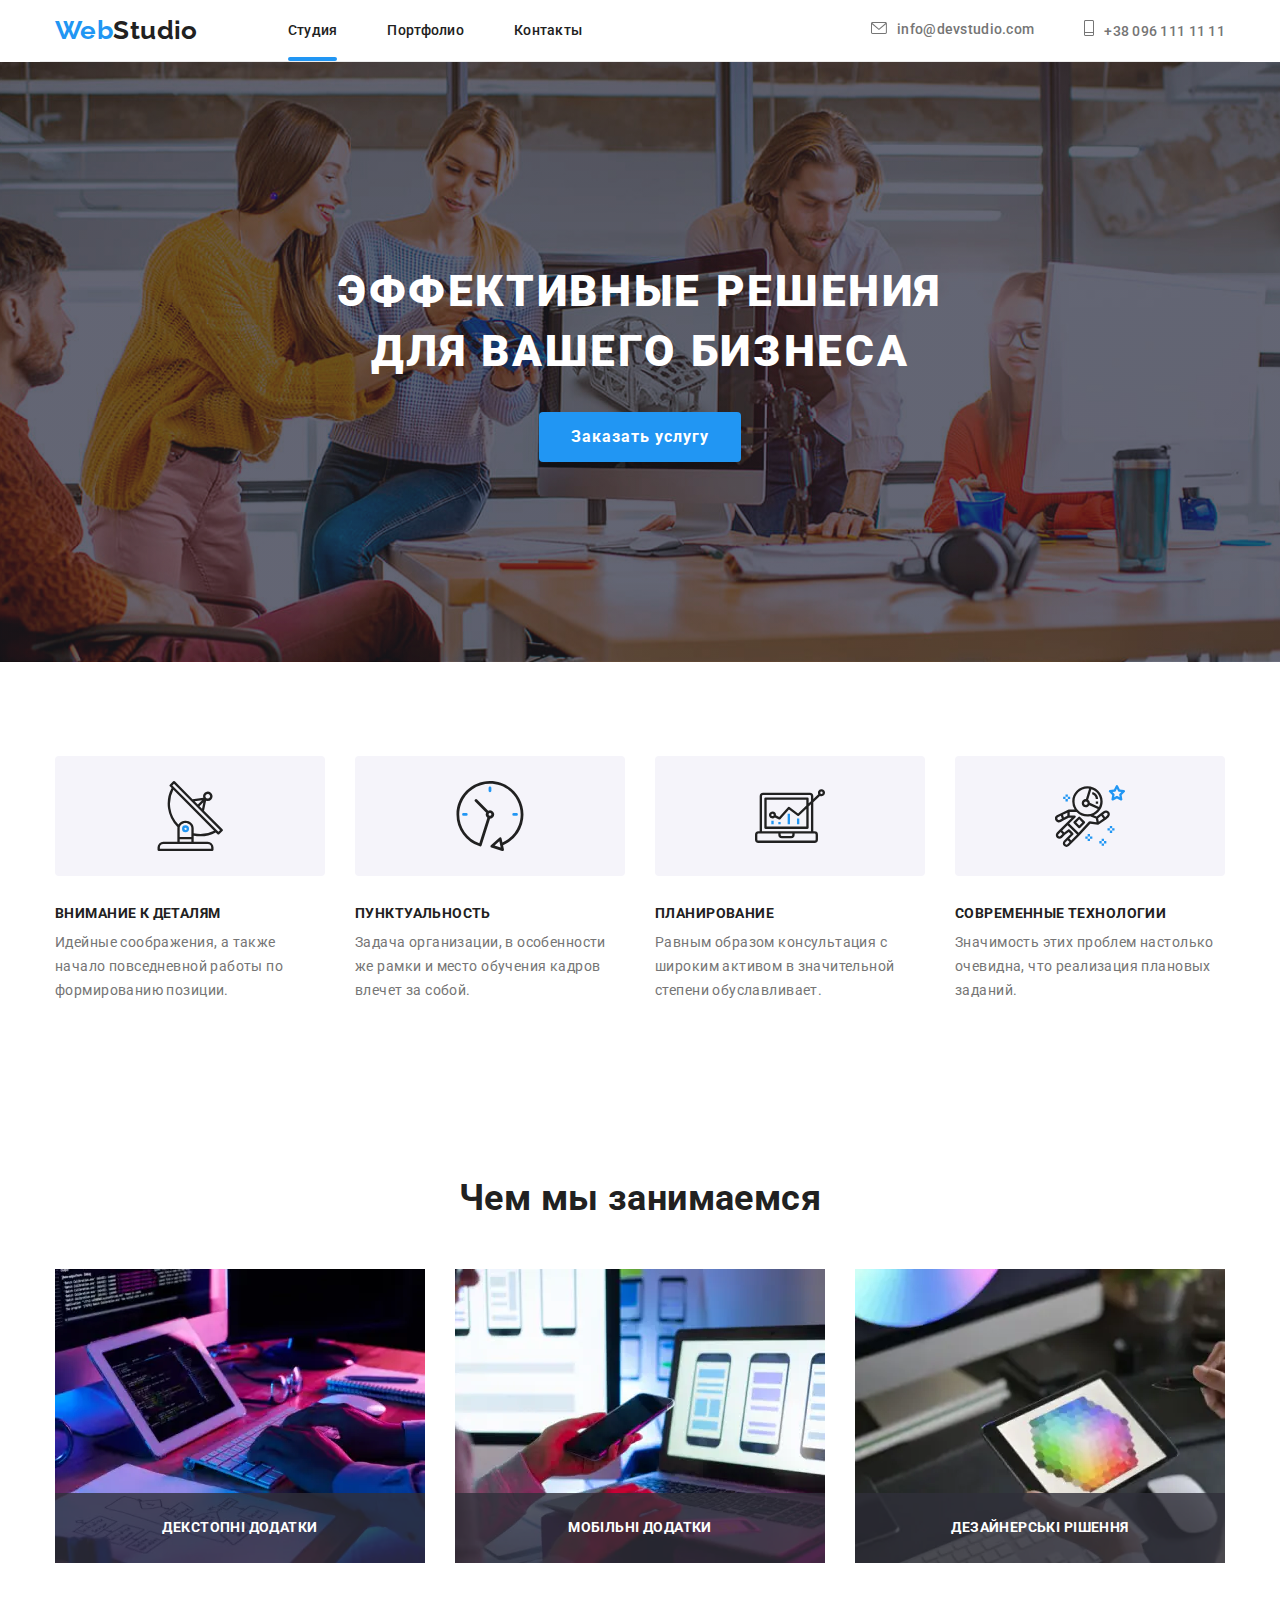
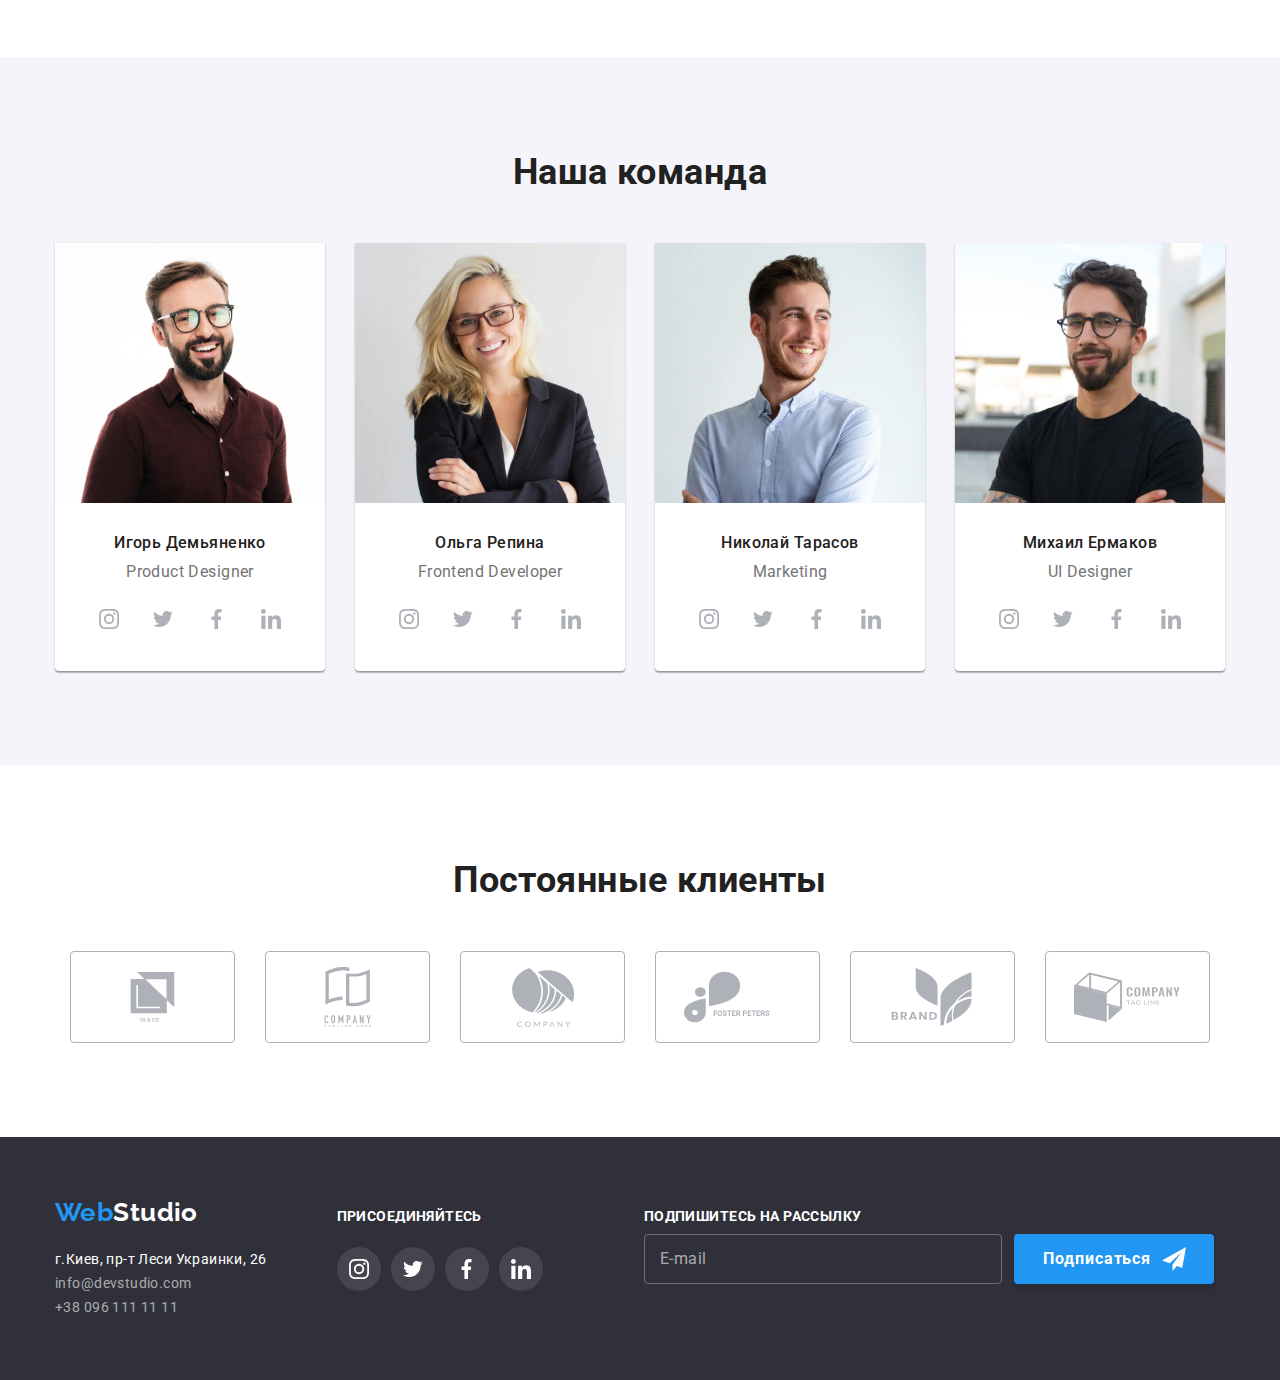
==== commit 47d914b6: "ДЗ №8" ====
--- a/index.html
+++ b/index.html
@@ -199,7 +199,7 @@
                                 <source
                                     srcset="./images/desktop/adaptetion.jpg 1x, ./images/desktop/adaptetion@2x.jpg 2x"
                                     media="(min-width: 1200px)" />
-                                <img srcset="./images/2x/adaptetion.jpg" src="./images/imgadaptetion.jpg"
+                                <img srcset="./images/desktop/adaptetion.jpg" src="./images/desktop/adaptetion@2x.jpg"
                                     alt="адаптация" />
                             </picture>
 
@@ -235,7 +235,7 @@
                 <ul class="command-list">
                     <li class="command-list__item">
                         <picture>
-                            <source srcset="./images/desktop/igor.jpg 1x, ./images/desktop/igor@2x.jpg 2x"
+                            <source srcset="./images/desktop/igor-dekstop.jpg 1x, ./images/desktop/igor@2x.jpg 2x"
                                 media="(min-width: 1200px)" />
                             <source srcset="./images/tab/webp/igor-tab.webp 1x, ./images/tab/webp/igor-tab@2x.webp 2x"
                                 media="(min-width: 768px)" type="image/webp" />
@@ -245,7 +245,7 @@
                                 media="(max-width: 767px)" type="image/webp" />
                             <source srcset="./images/mob/igor-mob.jpg 1x, ./images/mob/igor-mob@2x.jpg 2x"
                                 media="(max-width: 767px)" />
-                            <img class="command-list__img" src="./images/mob/igor-mob.jpg" alt="Игорь Демьяненко" />
+                            <img class="command-list__img" src="/images/mob/igor-mob.jpg" alt="Игорь Демьяненко" />
                         </picture>
 
 
